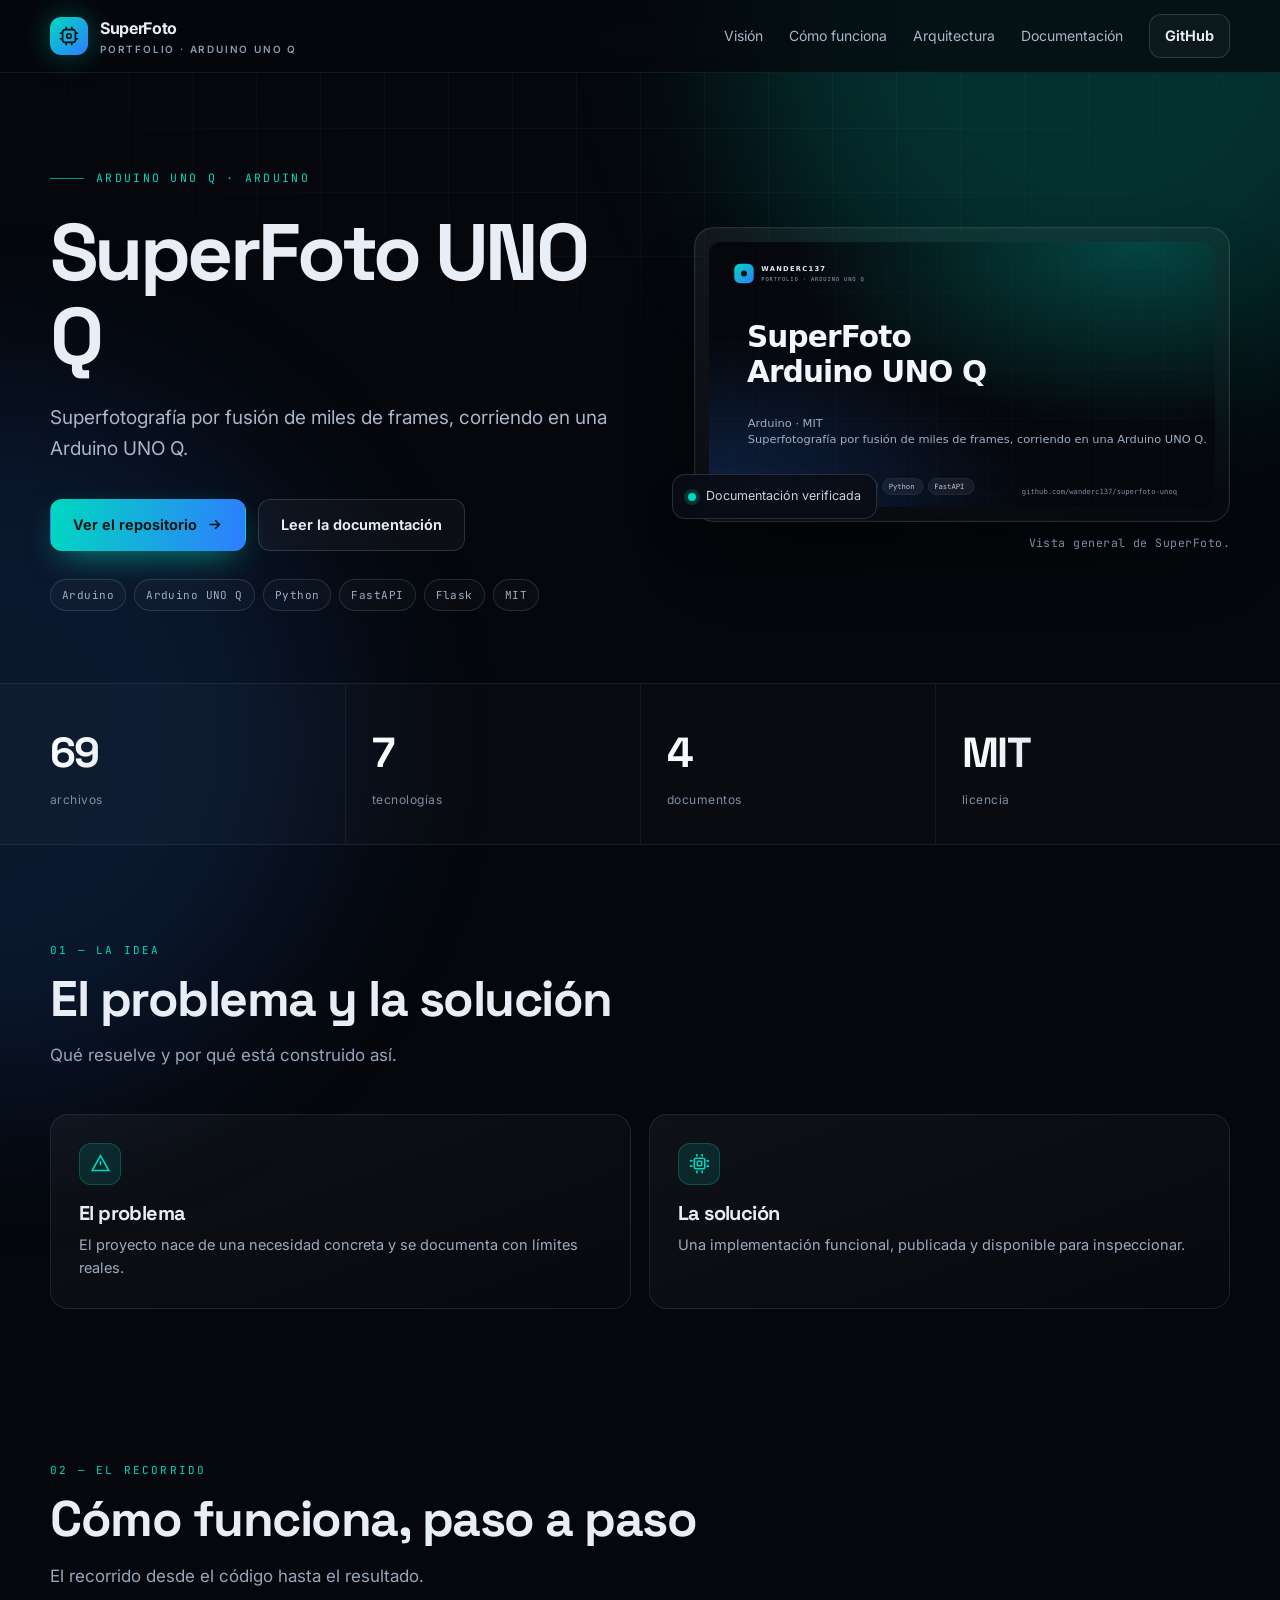
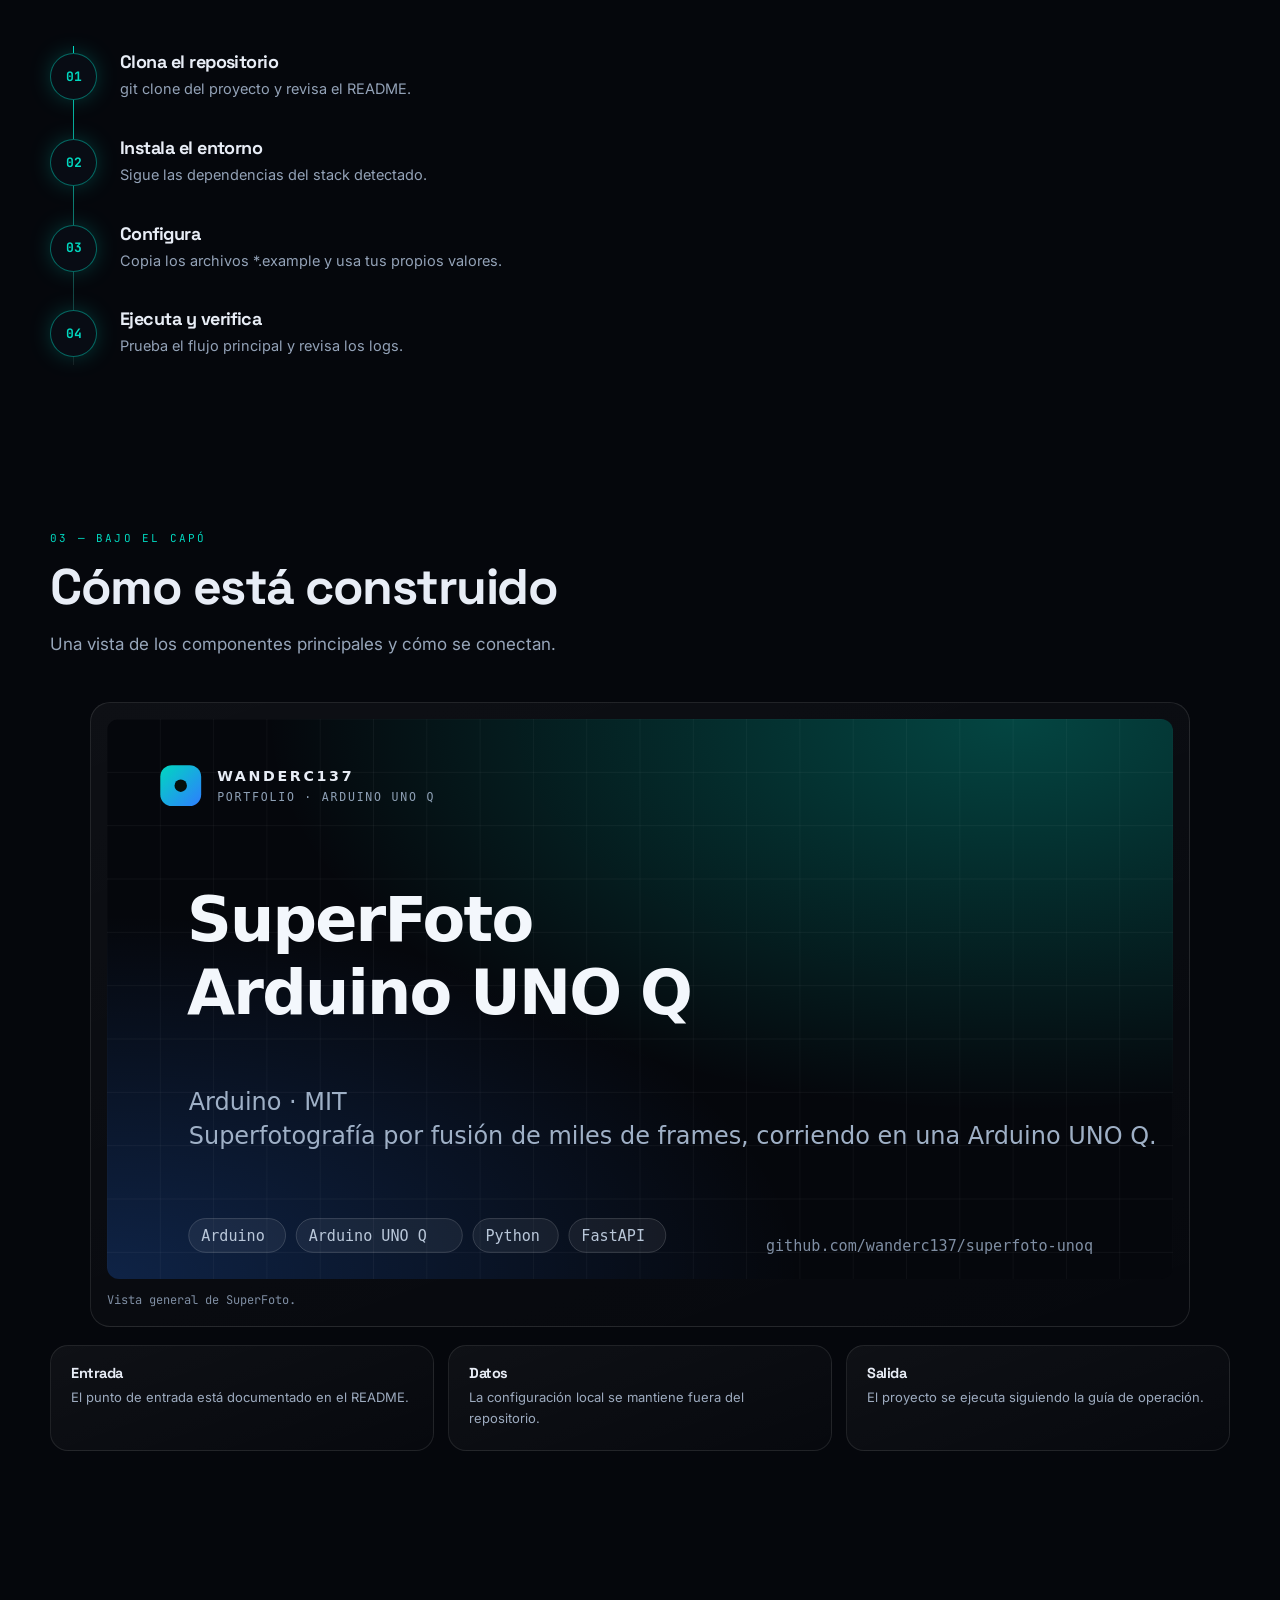
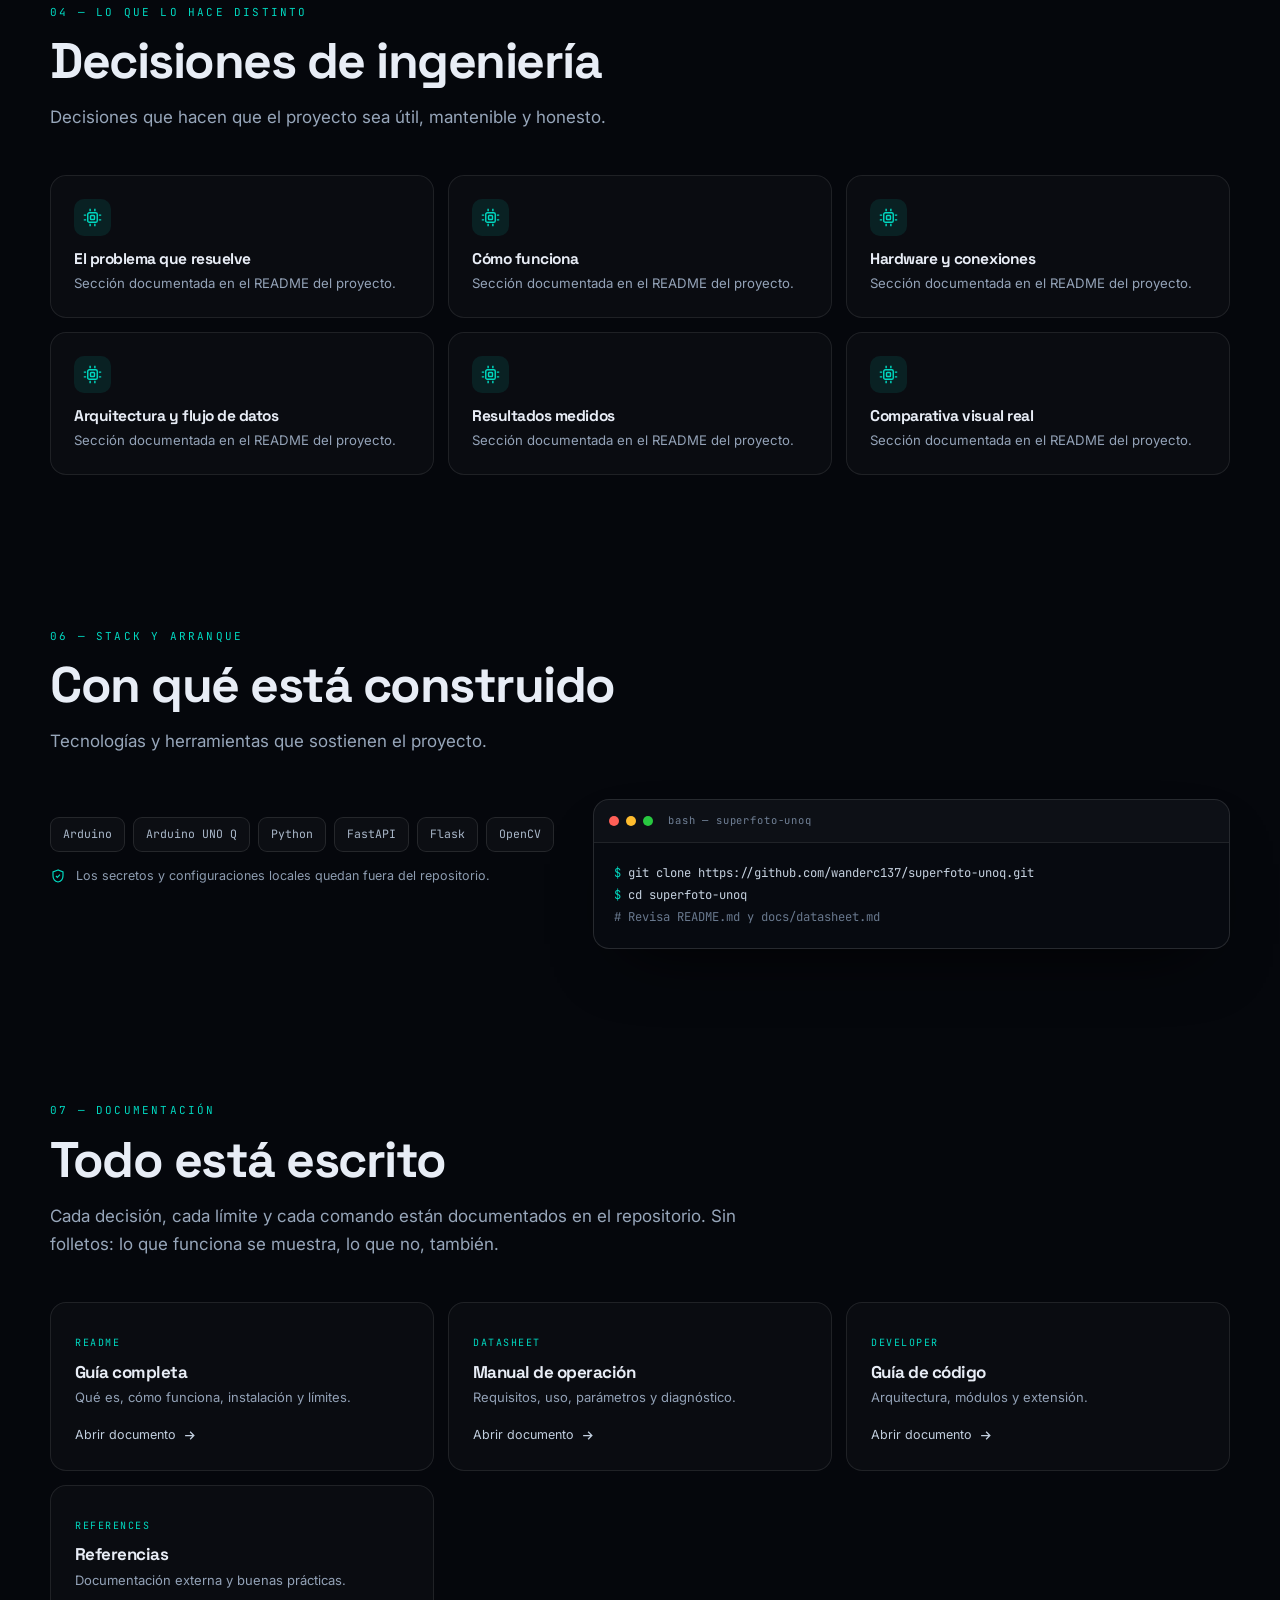
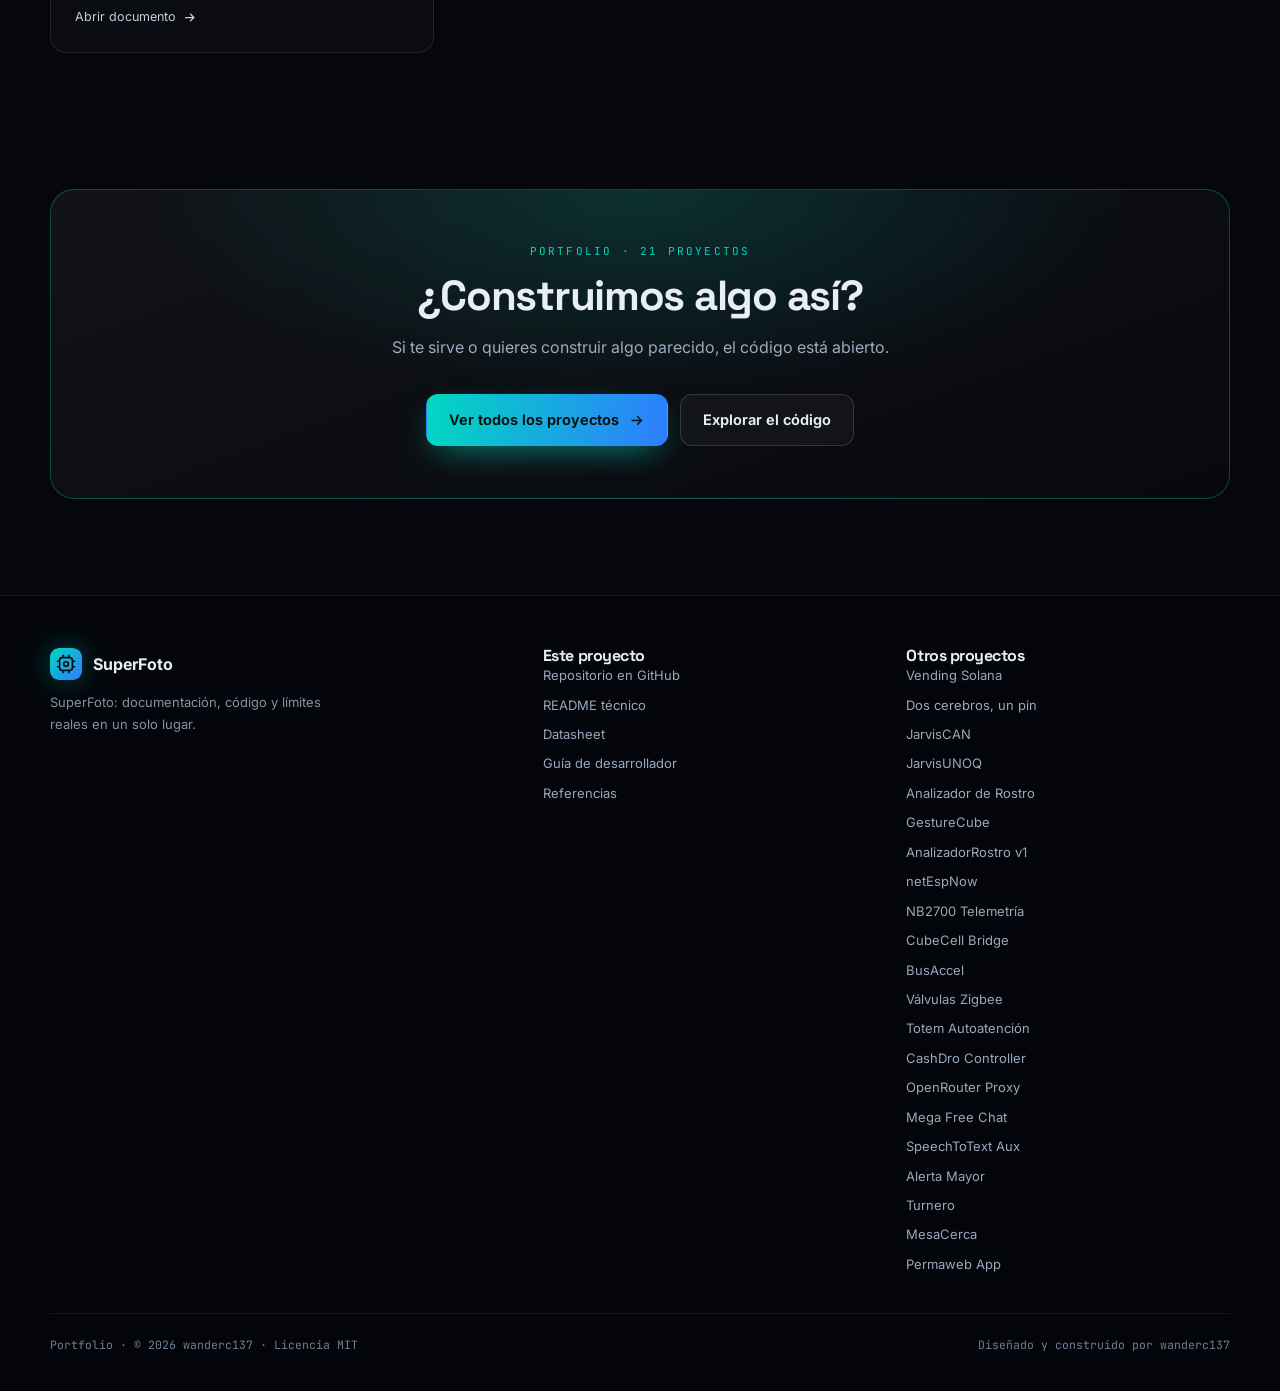
==== docs/index.html @ d6bd8f5e "docs: guía completa, sitio de presentación y licencia MIT" ====
<!doctype html>
<html lang="es">
<head>
<meta charset="utf-8">
<meta name="viewport" content="width=device-width, initial-scale=1">
<title>SuperFoto UNO Q · SuperFoto</title>
<meta name="description" content="Superfotografía por fusión de miles de frames, corriendo en una Arduino UNO Q.">
<meta name="author" content="wanderc137">
<meta property="og:type" content="website">
<meta property="og:title" content="SuperFoto UNO Q · SuperFoto">
<meta property="og:description" content="Superfotografía por fusión de miles de frames, corriendo en una Arduino UNO Q.">
<meta property="og:url" content="https://wanderc137.github.io/superfoto-unoq/">
<meta property="og:image" content="https://wanderc137.github.io/superfoto-unoq/assets/og.png">
<meta name="twitter:card" content="summary_large_image">
<meta name="twitter:title" content="SuperFoto UNO Q · SuperFoto">
<meta name="twitter:description" content="Superfotografía por fusión de miles de frames, corriendo en una Arduino UNO Q.">
<meta name="twitter:image" content="https://wanderc137.github.io/superfoto-unoq/assets/og.png">
<link rel="icon" href="data:image/svg+xml,<svg xmlns='http://www.w3.org/2000/svg' viewBox='0 0 100 100'><rect width='100' height='100' rx='22' fill='%2305070c'/><rect x='22' y='22' width='56' height='56' rx='12' fill='none' stroke='%2300D8C0' stroke-width='7'/><circle cx='50' cy='50' r='9' fill='%2300D8C0'/></svg>">
<link rel="preconnect" href="https://fonts.googleapis.com">
<link rel="preconnect" href="https://fonts.gstatic.com" crossorigin>
<link href="https://fonts.googleapis.com/css2?family=Inter:wght@400;500;600;700&family=JetBrains+Mono:wght@400;500;600&family=Space+Grotesk:wght@500;600;700&display=swap" rel="stylesheet">
<style>
*,*::before,*::after{box-sizing:border-box}
html{scroll-behavior:smooth;scrollbar-width:none}
::-webkit-scrollbar{width:0;height:0}
::-webkit-scrollbar-track{background:#05070c}
::-webkit-scrollbar-thumb{background:#2a3448;border-radius:999px;border:2px solid #05070c}
::-webkit-scrollbar-thumb:hover{background:#3a4a66}
body{
  margin:0;background:#05070c;color:#e8edf6;
  font-family:'Inter',system-ui,-apple-system,'Segoe UI',sans-serif;
  font-size:16px;line-height:1.65;-webkit-font-smoothing:antialiased;
  overflow-x:hidden;
}
::selection{background:var(--accent);color:#04110c}
a{color:inherit;text-decoration:none}
img{max-width:100%;display:block}
h1,h2,h3,h4{font-family:'Space Grotesk','Inter',sans-serif;line-height:1.05;letter-spacing:-.03em;margin:0}
p{margin:0}
.mono{font-family:'JetBrains Mono',ui-monospace,SFMono-Regular,Menlo,monospace}
.wrap{width:min(1180px,calc(100% - 48px));margin:0 auto}
.grid-overlay{
  position:fixed;inset:0;z-index:0;pointer-events:none;
  background-image:linear-gradient(rgba(255,255,255,.035) 1px,transparent 1px),linear-gradient(90deg,rgba(255,255,255,.035) 1px,transparent 1px);
  background-size:64px 64px;
  mask-image:radial-gradient(ellipse 80% 60% at 50% 0%,#000 30%,transparent 78%);
  -webkit-mask-image:radial-gradient(ellipse 80% 60% at 50% 0%,#000 30%,transparent 78%);
}
.glow{
  position:fixed;z-index:0;pointer-events:none;filter:blur(90px);opacity:.20;
  width:720px;height:720px;border-radius:50%;
}
.glow.one{top:-340px;right:-180px;background:var(--accent)}
.glow.two{top:380px;left:-380px;background:var(--accent2);opacity:.14}
.nav{
  position:sticky;top:0;z-index:50;
  backdrop-filter:blur(18px);-webkit-backdrop-filter:blur(18px);
  background:rgba(5,7,12,.72);border-bottom:1px solid rgba(255,255,255,.07);
}
.nav-inner{display:flex;align-items:center;justify-content:space-between;height:72px}
.brand{display:flex;align-items:center;gap:12px;font-weight:700;letter-spacing:-.02em}
.brand-mark{
  width:38px;height:38px;border-radius:11px;display:grid;place-items:center;
  background:linear-gradient(135deg,var(--accent),var(--accent2));color:#05100c;
  box-shadow:0 0 30px color-mix(in srgb,var(--accent) 35%,transparent);
}
.brand-mark svg{width:22px;height:22px;stroke:#05100c;fill:none;stroke-width:1.8}
.brand small{display:block;font-size:10px;letter-spacing:.18em;color:#8b9ab0;font-weight:600;text-transform:uppercase}
.nav-links{display:flex;align-items:center;gap:26px;font-size:14px;color:#a9b6c8}
.nav-links a:hover{color:#fff}
.btn{
  display:inline-flex;align-items:center;justify-content:center;gap:9px;
  padding:13px 22px;border-radius:12px;font-weight:650;font-size:14.5px;
  border:1px solid transparent;transition:transform .2s ease,box-shadow .2s ease,background .2s ease;
  white-space:nowrap;
}
.btn:hover{transform:translateY(-2px)}
.btn-primary{
  background:linear-gradient(100deg,var(--accent),var(--accent2));color:#04110c;
  box-shadow:0 12px 34px -12px color-mix(in srgb,var(--accent) 70%,transparent);
}
.btn-primary:hover{box-shadow:0 18px 44px -12px color-mix(in srgb,var(--accent) 80%,transparent)}
.btn-ghost{background:rgba(255,255,255,.035);border-color:rgba(255,255,255,.14);color:#e8edf6}
.btn-ghost:hover{background:rgba(255,255,255,.07)}
.btn svg{width:17px;height:17px;stroke:currentColor;fill:none;stroke-width:2}
.hero{position:relative;z-index:1;padding:96px 0 72px}
.hero-grid{display:grid;grid-template-columns:1.04fr .96fr;gap:64px;align-items:center}
.eyebrow{
  font-family:'JetBrains Mono',monospace;font-size:11.5px;letter-spacing:.2em;
  text-transform:uppercase;color:var(--accent);display:flex;align-items:center;gap:12px;margin-bottom:22px;
}
.eyebrow::before{content:"";width:34px;height:1px;background:var(--accent);opacity:.7}
h1{font-size:clamp(42px,6.4vw,80px);font-weight:700;letter-spacing:-.045em}
.grad{background:linear-gradient(100deg,var(--accent),var(--accent2));-webkit-background-clip:text;background-clip:text;color:transparent}
.lead{font-size:clamp(17px,1.5vw,19px);color:#aab7c9;margin-top:24px;max-width:60ch}
.hero-actions{display:flex;flex-wrap:wrap;gap:12px;margin-top:34px}
.hero-badges{display:flex;flex-wrap:wrap;gap:8px;margin-top:28px}
.badge{
  font-family:'JetBrains Mono',monospace;font-size:11px;letter-spacing:.04em;
  padding:6px 11px;border-radius:999px;border:1px solid rgba(255,255,255,.12);
  color:#9fb0c4;background:rgba(255,255,255,.025);
}
.hero-visual{position:relative}
.visual-frame{
  border:1px solid rgba(255,255,255,.11);border-radius:20px;overflow:hidden;
  background:linear-gradient(160deg,rgba(255,255,255,.055),rgba(255,255,255,.012));
  box-shadow:0 40px 90px -40px rgba(0,0,0,.9),0 0 0 1px rgba(255,255,255,.02) inset;
  padding:14px;
}
.visual-frame img{border-radius:12px;width:100%}
.visual-caption{font-size:11.5px;color:#7f8ea3;margin-top:12px;text-align:right;font-family:'JetBrains Mono',monospace;letter-spacing:.04em}
.float-chip{
  position:absolute;left:-22px;bottom:34px;display:flex;align-items:center;gap:10px;
  background:rgba(9,13,21,.92);border:1px solid rgba(255,255,255,.14);border-radius:13px;
  padding:11px 15px;font-size:12.5px;color:#c7d3e2;backdrop-filter:blur(10px);
  box-shadow:0 20px 50px -20px #000;
}
.float-chip b{color:var(--accent);font-family:'Space Grotesk',sans-serif;font-size:16px}
.live-dot{width:8px;height:8px;border-radius:50%;background:var(--accent);box-shadow:0 0 0 4px color-mix(in srgb,var(--accent) 18%,transparent);animation:pulse 2.4s infinite}
@keyframes pulse{0%,100%{opacity:1}50%{opacity:.35}}
/* vending kiosk */
.kiosk{
  border:1px solid rgba(255,255,255,.13);border-radius:22px;padding:18px;
  background:linear-gradient(165deg,#0b1019,#070a11 60%,#0a0f18);
  box-shadow:0 45px 100px -45px #000,0 0 0 1px rgba(255,255,255,.02) inset;
}
.kiosk-head{display:flex;align-items:center;gap:9px;font-family:'JetBrains Mono',monospace;font-size:10.5px;letter-spacing:.12em;color:#8494a9;padding:2px 4px 14px;border-bottom:1px solid rgba(255,255,255,.07)}
.kiosk-head .timer{margin-left:auto;color:var(--accent)}
.kiosk-grid{display:grid;grid-template-columns:1fr 1fr;gap:10px;padding:14px 0}
.prod{background:rgba(255,255,255,.035);border:1px solid rgba(255,255,255,.075);border-radius:13px;padding:12px;display:flex;align-items:center;gap:11px}
.prod img{width:44px;height:44px;object-fit:contain;filter:drop-shadow(0 6px 10px rgba(0,0,0,.5))}
.prod span{font-size:11.5px;color:#c3cfdd;display:block;line-height:1.25}
.prod b{font-family:'JetBrains Mono',monospace;font-size:11px;color:var(--accent)}
.kiosk-pay{display:flex;align-items:center;gap:12px;border:1px solid color-mix(in srgb,var(--accent) 30%,transparent);background:color-mix(in srgb,var(--accent) 7%,transparent);border-radius:13px;padding:12px 14px}
.kiosk-pay .sol{width:38px;height:38px;border-radius:10px;display:grid;place-items:center;background:linear-gradient(135deg,var(--accent),var(--accent2));color:#04110c;font-size:23px;font-weight:800}
.kiosk-pay small{display:block;font-family:'JetBrains Mono',monospace;font-size:9.5px;letter-spacing:.1em;color:#8ea0b5}
.kiosk-pay strong{font-size:15px}
.kiosk-pay .pill{margin-left:auto;font-family:'JetBrains Mono',monospace;font-size:10px;letter-spacing:.12em;background:var(--accent);color:#04110c;padding:7px 11px;border-radius:8px;font-weight:700}
.stats{position:relative;z-index:1;border-top:1px solid rgba(255,255,255,.07);border-bottom:1px solid rgba(255,255,255,.07);background:rgba(255,255,255,.018)}
.stats-grid{display:grid;grid-template-columns:repeat(4,1fr);gap:0}
.stat{padding:34px 26px;border-left:1px solid rgba(255,255,255,.06)}
.stat:first-child{border-left:0;padding-left:0}
.stat-value{font-family:'Space Grotesk',sans-serif;font-size:clamp(28px,3.4vw,42px);font-weight:700;letter-spacing:-.04em;background:linear-gradient(100deg,#fff,#a9b8cc);-webkit-background-clip:text;background-clip:text;color:transparent}
.stat-label{font-size:12px;color:#7f8ea3;letter-spacing:.04em;margin-top:3px}
.section{position:relative;z-index:1;padding:96px 0}
.section.tight{padding-top:56px}
.section-head{max-width:780px;margin-bottom:44px}
.kicker{font-family:'JetBrains Mono',monospace;font-size:11px;letter-spacing:.2em;text-transform:uppercase;color:var(--accent);margin-bottom:14px}
h2{font-size:clamp(30px,4.1vw,50px);font-weight:700}
.section-sub{color:#97a6ba;font-size:17px;margin-top:16px;max-width:68ch}
.split{display:grid;grid-template-columns:1fr 1fr;gap:18px}
.card{
  border:1px solid rgba(255,255,255,.09);border-radius:18px;padding:28px;
  background:linear-gradient(160deg,rgba(255,255,255,.045),rgba(255,255,255,.012));
}
.card .icon{width:42px;height:42px;border-radius:12px;display:grid;place-items:center;background:color-mix(in srgb,var(--accent) 12%,transparent);border:1px solid color-mix(in srgb,var(--accent) 25%,transparent);margin-bottom:18px}
.card .icon svg{width:21px;height:21px;stroke:var(--accent);fill:none;stroke-width:1.8}
.card h3{font-size:20px;margin-bottom:9px}
.card p{color:#9dabbf;font-size:14.5px}
.timeline{position:relative;margin-top:10px}
.timeline::before{content:"";position:absolute;left:23px;top:12px;bottom:12px;width:1px;background:linear-gradient(var(--accent),rgba(255,255,255,.08))}
.step{display:grid;grid-template-columns:48px 1fr;gap:22px;padding:19px 0;align-items:start}
.step-num{
  width:47px;height:47px;border-radius:50%;display:grid;place-items:center;
  border:1px solid color-mix(in srgb,var(--accent) 45%,transparent);
  background:#080c14;color:var(--accent);font-family:'JetBrains Mono',monospace;font-size:13px;font-weight:700;
  position:relative;z-index:1;box-shadow:0 0 26px -6px color-mix(in srgb,var(--accent) 45%,transparent);
}
.step-body h3{font-size:18px;margin-bottom:5px}
.step-body p{color:#93a2b7;font-size:14.5px;max-width:78ch}
.figure{
  border:1px solid rgba(255,255,255,.1);border-radius:20px;padding:16px;
  background:linear-gradient(160deg,rgba(255,255,255,.04),rgba(255,255,255,.008));
}
.figure img{width:100%;border-radius:12px}
.figure figcaption{font-size:12px;color:#7f8ea3;margin-top:12px;font-family:'JetBrains Mono',monospace}
.arch-points{display:grid;grid-template-columns:repeat(3,1fr);gap:14px;margin-top:18px}
.arch-points .card{padding:20px}
.arch-points .card h4{font-size:14.5px;margin-bottom:5px}
.arch-points .card p{font-size:13px}
.features{display:grid;grid-template-columns:repeat(3,1fr);gap:14px}
.feature{border:1px solid rgba(255,255,255,.085);border-radius:16px;padding:23px;background:rgba(255,255,255,.022);transition:border-color .2s,background .2s,transform .2s}
.feature:hover{border-color:color-mix(in srgb,var(--accent) 38%,transparent);background:rgba(255,255,255,.038);transform:translateY(-3px)}
.feature .icon{width:37px;height:37px;border-radius:10px;display:grid;place-items:center;background:color-mix(in srgb,var(--accent) 10%,transparent);margin-bottom:15px}
.feature .icon svg{width:19px;height:19px;stroke:var(--accent);fill:none;stroke-width:1.8}
.feature h3{font-size:15.5px;margin-bottom:6px}
.feature p{font-size:13.2px;color:#94a3b8;line-height:1.55}
.stack-grid{display:grid;grid-template-columns:.9fr 1.1fr;gap:22px;align-items:start}
.chips{display:flex;flex-wrap:wrap;gap:8px;margin-top:18px}
.chip{font-family:'JetBrains Mono',monospace;font-size:11.5px;padding:7px 12px;border-radius:9px;border:1px solid rgba(255,255,255,.1);background:rgba(255,255,255,.03);color:#aab8ca}
.terminal{border:1px solid rgba(255,255,255,.13);border-radius:16px;overflow:hidden;background:#070a10;box-shadow:0 30px 70px -35px #000}
.terminal-bar{display:flex;align-items:center;gap:7px;padding:12px 15px;border-bottom:1px solid rgba(255,255,255,.08);background:rgba(255,255,255,.025)}
.terminal-bar i{width:10px;height:10px;border-radius:50%;background:#ff5f57;display:block}
.terminal-bar i:nth-child(2){background:#febc2e}
.terminal-bar i:nth-child(3){background:#28c840}
.terminal-bar span{margin-left:8px;font-family:'JetBrains Mono',monospace;font-size:10.5px;color:#718197;letter-spacing:.08em}
.terminal pre{margin:0;padding:20px;overflow:auto;font-family:'JetBrains Mono',monospace;font-size:12.2px;line-height:1.8;color:#c6d2e0}
.terminal .p{color:var(--accent)}
.terminal .c{color:#68788d}
.note{display:flex;gap:10px;align-items:flex-start;margin-top:14px;font-size:12.5px;color:#8d9cb0;line-height:1.55}
.note svg{width:16px;height:16px;stroke:var(--accent);fill:none;stroke-width:1.8;flex:0 0 auto;margin-top:2px}
.docs-grid{display:grid;grid-template-columns:repeat(3,1fr);gap:14px}
.doc-card{display:block;border:1px solid rgba(255,255,255,.09);border-radius:16px;padding:24px;background:rgba(255,255,255,.022);transition:border-color .2s,transform .2s,background .2s}
.doc-card:hover{border-color:color-mix(in srgb,var(--accent) 40%,transparent);transform:translateY(-3px);background:rgba(255,255,255,.04)}
.doc-card .tag{font-family:'JetBrains Mono',monospace;font-size:10px;letter-spacing:.15em;color:var(--accent);text-transform:uppercase}
.doc-card h3{font-size:17px;margin:10px 0 6px}
.doc-card p{font-size:13px;color:#93a2b7}
.doc-card .arrow{display:flex;align-items:center;gap:6px;margin-top:16px;font-size:12.5px;color:#c2cfdf}
.doc-card .arrow svg{width:15px;height:15px;stroke:currentColor;fill:none;stroke-width:2;transition:transform .2s}
.doc-card:hover .arrow svg{transform:translateX(4px)}
.gallery{display:grid;grid-template-columns:1fr 1fr;gap:16px}
.gallery .figure{margin:0}
.cta{position:relative;z-index:1;padding:40px 0 96px}
.cta-card{
  border-radius:24px;padding:52px;text-align:center;position:relative;overflow:hidden;
  border:1px solid color-mix(in srgb,var(--accent) 30%,transparent);
  background:
    radial-gradient(700px 300px at 50% 0%,color-mix(in srgb,var(--accent) 16%,transparent),transparent 70%),
    linear-gradient(160deg,rgba(255,255,255,.05),rgba(255,255,255,.012));
}
.cta-card h2{font-size:clamp(28px,3.7vw,42px)}
.cta-card p{color:#9dabbf;max-width:62ch;margin:16px auto 0}
.cta-card .hero-actions{justify-content:center}
footer{position:relative;z-index:1;border-top:1px solid rgba(255,255,255,.08);padding:52px 0 36px;background:rgba(4,6,10,.6)}
.foot-grid{display:grid;grid-template-columns:1.4fr 1fr 1fr;gap:40px}
.foot-brand{display:flex;align-items:center;gap:11px;font-weight:700;margin-bottom:12px}
.foot-brand .brand-mark{width:32px;height:32px;border-radius:9px}
.foot-p{font-size:13px;color:#8493a7;max-width:38ch}
.foot h4{font-family:'JetBrains Mono',monospace;font-size:10.5px;letter-spacing:.16em;text-transform:uppercase;color:#718197;margin-bottom:13px;font-weight:500}
.foot-links{display:flex;flex-direction:column;gap:8px;font-size:13px;color:#9aa9bc}
.foot-links a:hover{color:#fff}
.foot-bottom{display:flex;justify-content:space-between;gap:20px;flex-wrap:wrap;border-top:1px solid rgba(255,255,255,.07);margin-top:38px;padding-top:22px;font-size:11.5px;color:#6f7f93;font-family:'JetBrains Mono',monospace}
.reveal{opacity:1;transform:none;transition:opacity .7s ease,transform .7s ease}
.reveal.in{opacity:1;transform:none}
@media (prefers-reduced-motion:reduce){.reveal{opacity:1;transform:none;transition:none}.live-dot{animation:none}html{scroll-behavior:auto}}
@media (max-width:980px){
  .hero-grid,.split,.stack-grid,.gallery{grid-template-columns:1fr}
  .hero{padding-top:64px}
  .hero-visual{order:-1}
  .features{grid-template-columns:1fr 1fr}
  .arch-points{grid-template-columns:1fr}
  .stats-grid{grid-template-columns:1fr 1fr}
  .stat:nth-child(3){border-left:0;padding-left:0}
  .stat{border-top:1px solid rgba(255,255,255,.06)}
  .stat:nth-child(-n+2){border-top:0}
  .docs-grid{grid-template-columns:1fr}
  .foot-grid{grid-template-columns:1fr 1fr}
  .nav-links{display:none}
}
@media (max-width:620px){
  .wrap{width:calc(100% - 32px)}
  .features{grid-template-columns:1fr}
  .stats-grid{grid-template-columns:1fr 1fr}
  .stat{padding:24px 16px}
  .cta-card{padding:34px 22px}
  .float-chip{left:8px;bottom:16px}
  .foot-grid{grid-template-columns:1fr}
  .section{padding:72px 0}
}
</style>
</head>
<body style="--accent:#00D8C0;--accent2:#2E7DFF">
<div class="grid-overlay"></div>
<div class="glow one"></div>
<div class="glow two"></div>

<header class="nav">
  <div class="wrap nav-inner">
    <a class="brand" href="#top">
      <span class="brand-mark"><svg viewBox="0 0 24 24"><rect x="5" y="5" width="14" height="14" rx="3"/><path d="M9 2v3M15 2v3M9 19v3M15 19v3M2 9h3M2 15h3M19 9h3M19 15h3"/><circle cx="12" cy="12" r="2.5"/></svg></span>
      <span>SuperFoto<small>Portfolio · Arduino UNO Q</small></span>
    </a>
    <nav class="nav-links" aria-label="Navegación">
      <a href="#problema">Visión</a>
      <a href="#como">Cómo funciona</a>
      <a href="#arquitectura">Arquitectura</a>
      <a href="#docs">Documentación</a>
      <a class="btn btn-ghost" style="padding:9px 15px" href="https://github.com/wanderc137/superfoto-unoq" target="_blank" rel="noopener">GitHub</a>
    </nav>
  </div>
</header>

<main id="top">
<section class="hero">
  <div class="wrap hero-grid">
    <div class="hero-copy">
      <div class="eyebrow">Arduino UNO Q · Arduino</div>
      <h1>SuperFoto UNO Q</h1>
      <p class="lead">Superfotografía por fusión de miles de frames, corriendo en una Arduino UNO Q.</p>
      <div class="hero-actions">
        <a class="btn btn-primary" href="https://github.com/wanderc137/superfoto-unoq" target="_blank" rel="noopener">Ver el repositorio <svg viewBox="0 0 24 24"><path d="M5 12h14M13 6l6 6-6 6"/></svg></a>
        <a class="btn btn-ghost" href="https://github.com/wanderc137/superfoto-unoq#readme" target="_blank" rel="noopener">Leer la documentación</a>
      </div>
      <div class="hero-badges"><span class="badge">Arduino</span><span class="badge">Arduino UNO Q</span><span class="badge">Python</span><span class="badge">FastAPI</span><span class="badge">Flask</span><span class="badge">MIT</span></div>
    </div>
    <div class="hero-visual">
      <div class="visual-frame"><img src="assets/og.svg" alt="Arquitectura de SuperFoto"></div>
      <div class="visual-caption">Vista general de SuperFoto.</div>
      <div class="float-chip"><span class="live-dot"></span>Documentación verificada</div>
    </div>
  </div>
</section>

<section class="stats"><div class="wrap stats-grid"><div class="stat"><div class="stat-value">69</div><div class="stat-label">archivos</div></div><div class="stat"><div class="stat-value">7</div><div class="stat-label">tecnologías</div></div><div class="stat"><div class="stat-value">4</div><div class="stat-label">documentos</div></div><div class="stat"><div class="stat-value">MIT</div><div class="stat-label">licencia</div></div></div></section>

<section class="section" id="problema">
  <div class="wrap">
    <div class="section-head reveal">
      <div class="kicker">01 — La idea</div>
      <h2>El problema y la solución</h2>
      <p class="section-sub">Qué resuelve y por qué está construido así.</p>
    </div>
    <div class="split">
      <div class="card reveal"><div class="icon"><svg viewBox="0 0 24 24" aria-hidden="true"><path d="M12 3 2.5 20h19L12 3Z"/><path d="M12 9v5M12 17v.01"/></svg></div><h3>El problema</h3><p>El proyecto nace de una necesidad concreta y se documenta con límites reales.</p></div>
      <div class="card reveal"><div class="icon"><svg viewBox="0 0 24 24" aria-hidden="true"><rect x="6" y="6" width="12" height="12" rx="2"/><path d="M9 1v3M15 1v3M9 20v3M15 20v3M1 9h3M1 15h3M20 9h3M20 15h3"/><rect x="9.5" y="9.5" width="5" height="5" rx="1"/></svg></div><h3>La solución</h3><p>Una implementación funcional, publicada y disponible para inspeccionar.</p></div>
    </div>
  </div>
</section>

<section class="section tight" id="como">
  <div class="wrap">
    <div class="section-head reveal">
      <div class="kicker">02 — El recorrido</div>
      <h2>Cómo funciona, paso a paso</h2>
      <p class="section-sub">El recorrido desde el código hasta el resultado.</p>
    </div>
    <div class="timeline reveal"><div class="step"><div class="step-num">01</div><div class="step-body"><h3>Clona el repositorio</h3><p>git clone del proyecto y revisa el README.</p></div></div><div class="step"><div class="step-num">02</div><div class="step-body"><h3>Instala el entorno</h3><p>Sigue las dependencias del stack detectado.</p></div></div><div class="step"><div class="step-num">03</div><div class="step-body"><h3>Configura</h3><p>Copia los archivos *.example y usa tus propios valores.</p></div></div><div class="step"><div class="step-num">04</div><div class="step-body"><h3>Ejecuta y verifica</h3><p>Prueba el flujo principal y revisa los logs.</p></div></div></div>
  </div>
</section>

<section class="section tight" id="arquitectura">
  <div class="wrap">
    <div class="section-head reveal">
      <div class="kicker">03 — Bajo el capó</div>
      <h2>Cómo está construido</h2>
      <p class="section-sub">Una vista de los componentes principales y cómo se conectan.</p>
    </div>
    <figure class="figure reveal"><img src="assets/og.svg" alt="Arquitectura de SuperFoto" loading="lazy"><figcaption>Vista general de SuperFoto.</figcaption></figure>
    <div class="arch-points reveal"><div class="card"><h4>Entrada</h4><p>El punto de entrada está documentado en el README.</p></div><div class="card"><h4>Datos</h4><p>La configuración local se mantiene fuera del repositorio.</p></div><div class="card"><h4>Salida</h4><p>El proyecto se ejecuta siguiendo la guía de operación.</p></div></div>
  </div>
</section>

<section class="section tight">
  <div class="wrap">
    <div class="section-head reveal">
      <div class="kicker">04 — Lo que lo hace distinto</div>
      <h2>Decisiones de ingeniería</h2>
      <p class="section-sub">Decisiones que hacen que el proyecto sea útil, mantenible y honesto.</p>
    </div>
    <div class="features reveal"><div class="feature"><div class="icon"><svg viewBox="0 0 24 24" aria-hidden="true"><rect x="6" y="6" width="12" height="12" rx="2"/><path d="M9 1v3M15 1v3M9 20v3M15 20v3M1 9h3M1 15h3M20 9h3M20 15h3"/><rect x="9.5" y="9.5" width="5" height="5" rx="1"/></svg></div><h3>El problema que resuelve</h3><p>Sección documentada en el README del proyecto.</p></div><div class="feature"><div class="icon"><svg viewBox="0 0 24 24" aria-hidden="true"><rect x="6" y="6" width="12" height="12" rx="2"/><path d="M9 1v3M15 1v3M9 20v3M15 20v3M1 9h3M1 15h3M20 9h3M20 15h3"/><rect x="9.5" y="9.5" width="5" height="5" rx="1"/></svg></div><h3>Cómo funciona</h3><p>Sección documentada en el README del proyecto.</p></div><div class="feature"><div class="icon"><svg viewBox="0 0 24 24" aria-hidden="true"><rect x="6" y="6" width="12" height="12" rx="2"/><path d="M9 1v3M15 1v3M9 20v3M15 20v3M1 9h3M1 15h3M20 9h3M20 15h3"/><rect x="9.5" y="9.5" width="5" height="5" rx="1"/></svg></div><h3>Hardware y conexiones</h3><p>Sección documentada en el README del proyecto.</p></div><div class="feature"><div class="icon"><svg viewBox="0 0 24 24" aria-hidden="true"><rect x="6" y="6" width="12" height="12" rx="2"/><path d="M9 1v3M15 1v3M9 20v3M15 20v3M1 9h3M1 15h3M20 9h3M20 15h3"/><rect x="9.5" y="9.5" width="5" height="5" rx="1"/></svg></div><h3>Arquitectura y flujo de datos</h3><p>Sección documentada en el README del proyecto.</p></div><div class="feature"><div class="icon"><svg viewBox="0 0 24 24" aria-hidden="true"><rect x="6" y="6" width="12" height="12" rx="2"/><path d="M9 1v3M15 1v3M9 20v3M15 20v3M1 9h3M1 15h3M20 9h3M20 15h3"/><rect x="9.5" y="9.5" width="5" height="5" rx="1"/></svg></div><h3>Resultados medidos</h3><p>Sección documentada en el README del proyecto.</p></div><div class="feature"><div class="icon"><svg viewBox="0 0 24 24" aria-hidden="true"><rect x="6" y="6" width="12" height="12" rx="2"/><path d="M9 1v3M15 1v3M9 20v3M15 20v3M1 9h3M1 15h3M20 9h3M20 15h3"/><rect x="9.5" y="9.5" width="5" height="5" rx="1"/></svg></div><h3>Comparativa visual real</h3><p>Sección documentada en el README del proyecto.</p></div></div>
  </div>
</section>



<section class="section tight">
  <div class="wrap">
    <div class="section-head reveal">
      <div class="kicker">06 — Stack y arranque</div>
      <h2>Con qué está construido</h2>
      <p class="section-sub">Tecnologías y herramientas que sostienen el proyecto.</p>
    </div>
    <div class="stack-grid">
      <div class="reveal">
        <div class="chips"><span class="chip">Arduino</span><span class="chip">Arduino UNO Q</span><span class="chip">Python</span><span class="chip">FastAPI</span><span class="chip">Flask</span><span class="chip">OpenCV</span></div>
        <div class="note"><svg viewBox="0 0 24 24" aria-hidden="true"><path d="M12 3 4.5 6v5.5c0 4.6 3.2 8.4 7.5 9.5 4.3-1.1 7.5-4.9 7.5-9.5V6L12 3Z"/><path d="m9 12 2 2 4-4"/></svg><span>Los secretos y configuraciones locales quedan fuera del repositorio.</span></div>
      </div>
      <div class="terminal reveal">
        <div class="terminal-bar"><i></i><i></i><i></i><span>bash — superfoto-unoq</span></div>
        <pre><span class="p">$</span> git clone https://github.com/wanderc137/superfoto-unoq.git
<span class="p">$</span> cd superfoto-unoq
<span class="c"># Revisa README.md y docs/datasheet.md</span></pre>
      </div>
    </div>
  </div>
</section>

<section class="section tight" id="docs">
  <div class="wrap">
    <div class="section-head reveal">
      <div class="kicker">07 — Documentación</div>
      <h2>Todo está escrito</h2>
      <p class="section-sub">Cada decisión, cada límite y cada comando están documentados en el repositorio. Sin folletos: lo que funciona se muestra, lo que no, también.</p>
    </div>
    <div class="docs-grid reveal"><a class="doc-card" href="https://github.com/wanderc137/superfoto-unoq/blob/main/README.md" target="_blank" rel="noopener"><span class="tag">README</span><h3>Guía completa</h3><p>Qué es, cómo funciona, instalación y límites.</p><span class="arrow">Abrir documento <svg viewBox="0 0 24 24"><path d="M5 12h14M13 6l6 6-6 6"/></svg></span></a><a class="doc-card" href="https://github.com/wanderc137/superfoto-unoq/blob/main/docs/datasheet.md" target="_blank" rel="noopener"><span class="tag">DATASHEET</span><h3>Manual de operación</h3><p>Requisitos, uso, parámetros y diagnóstico.</p><span class="arrow">Abrir documento <svg viewBox="0 0 24 24"><path d="M5 12h14M13 6l6 6-6 6"/></svg></span></a><a class="doc-card" href="https://github.com/wanderc137/superfoto-unoq/blob/main/docs/developer.md" target="_blank" rel="noopener"><span class="tag">DEVELOPER</span><h3>Guía de código</h3><p>Arquitectura, módulos y extensión.</p><span class="arrow">Abrir documento <svg viewBox="0 0 24 24"><path d="M5 12h14M13 6l6 6-6 6"/></svg></span></a><a class="doc-card" href="https://github.com/wanderc137/superfoto-unoq/blob/main/docs/REFERENCES.md" target="_blank" rel="noopener"><span class="tag">REFERENCES</span><h3>Referencias</h3><p>Documentación externa y buenas prácticas.</p><span class="arrow">Abrir documento <svg viewBox="0 0 24 24"><path d="M5 12h14M13 6l6 6-6 6"/></svg></span></a></div>
  </div>
</section>

<section class="cta">
  <div class="wrap">
    <div class="cta-card reveal">
      <div class="kicker" style="justify-content:center">Portfolio · 21 proyectos</div>
      <h2>¿Construimos algo así?</h2>
      <p>Si te sirve o quieres construir algo parecido, el código está abierto.</p>
      <div class="hero-actions">
        <a class="btn btn-primary" href="https://wanderc137.github.io/" target="_blank" rel="noopener">Ver todos los proyectos <svg viewBox="0 0 24 24"><path d="M5 12h14M13 6l6 6-6 6"/></svg></a>
        <a class="btn btn-ghost" href="https://github.com/wanderc137/superfoto-unoq" target="_blank" rel="noopener">Explorar el código</a>
      </div>
    </div>
  </div>
</section>
</main>

<footer>
  <div class="wrap">
    <div class="foot-grid">
      <div>
        <div class="foot-brand"><span class="brand-mark"><svg viewBox="0 0 24 24"><rect x="5" y="5" width="14" height="14" rx="3"/><path d="M9 2v3M15 2v3M9 19v3M15 19v3M2 9h3M2 15h3M19 9h3M19 15h3"/><circle cx="12" cy="12" r="2.5"/></svg></span>SuperFoto</div>
        <p class="foot-p">SuperFoto: documentación, código y límites reales en un solo lugar.</p>
      </div>
      <div>
        <h4>Este proyecto</h4>
        <div class="foot-links">
          <a href="https://github.com/wanderc137/superfoto-unoq" target="_blank" rel="noopener">Repositorio en GitHub</a>
          <a href="https://github.com/wanderc137/superfoto-unoq/blob/main/README.md" target="_blank" rel="noopener">README técnico</a>
          <a href="https://github.com/wanderc137/superfoto-unoq/blob/main/docs/datasheet.md" target="_blank" rel="noopener">Datasheet</a>
          <a href="https://github.com/wanderc137/superfoto-unoq/blob/main/docs/developer.md" target="_blank" rel="noopener">Guía de desarrollador</a>
          <a href="https://github.com/wanderc137/superfoto-unoq/blob/main/docs/REFERENCES.md" target="_blank" rel="noopener">Referencias</a>
        </div>
      </div>
      <div>
        <h4>Otros proyectos</h4>
        <div class="foot-links"><a href="https://wanderc137.github.io/vending-solana-unoq/">Vending Solana</a><a href="https://wanderc137.github.io/UnoQ/">Dos cerebros, un pin</a><a href="https://wanderc137.github.io/JarvisCAN/">JarvisCAN</a><a href="https://wanderc137.github.io/JarvisUNOQ/">JarvisUNOQ</a><a href="https://wanderc137.github.io/AnalizadorRostroUNOQ-v2/">Analizador de Rostro</a><a href="https://wanderc137.github.io/GestureCubeUNOQ/">GestureCube</a><a href="https://wanderc137.github.io/AnalizadorRostroUNOQ/">AnalizadorRostro v1</a><a href="https://wanderc137.github.io/netEspNow-v1.4/">netEspNow</a><a href="https://wanderc137.github.io/nb2700-telemetria/">NB2700 Telemetría</a><a href="https://wanderc137.github.io/CubeCell-LoRaWAN-Node-v1.3/">CubeCell Bridge</a><a href="https://wanderc137.github.io/BusAccel-8266-v4/">BusAccel</a><a href="https://wanderc137.github.io/valvulas-zigbee/">Válvulas Zigbee</a><a href="https://wanderc137.github.io/TotemAutoatencion/">Totem Autoatención</a><a href="https://wanderc137.github.io/CashDroController/">CashDro Controller</a><a href="https://wanderc137.github.io/proxy-openrouter-ia-chinas/">OpenRouter Proxy</a><a href="https://wanderc137.github.io/mega-free-chat/">Mega Free Chat</a><a href="https://wanderc137.github.io/SpeechToTextAuxPy/">SpeechToText Aux</a><a href="https://wanderc137.github.io/teleAsistenciaV1.3/">Alerta Mayor</a><a href="https://wanderc137.github.io/turnero/">Turnero</a><a href="https://wanderc137.github.io/mesacerca/">MesaCerca</a><a href="https://wanderc137.github.io/permaweb-app/">Permaweb App</a></div>
      </div>
    </div>
    <div class="foot-bottom">
      <span><a href="https://wanderc137.github.io/">Portfolio</a> · © 2026 wanderc137 · Licencia MIT</span>
      <span>Diseñado y construido por wanderc137</span>
    </div>
  </div>
</footer>

<script>
(function(){
  var io = new IntersectionObserver(function(entries){
    entries.forEach(function(entry){
      if (entry.isIntersecting) {
        entry.target.classList.add('in');
        io.unobserve(entry.target);
      }
    });
  }, {threshold: 0.12});
  document.querySelectorAll('.reveal').forEach(function(el){ io.observe(el); });
})();
</script>
</body>
</html>
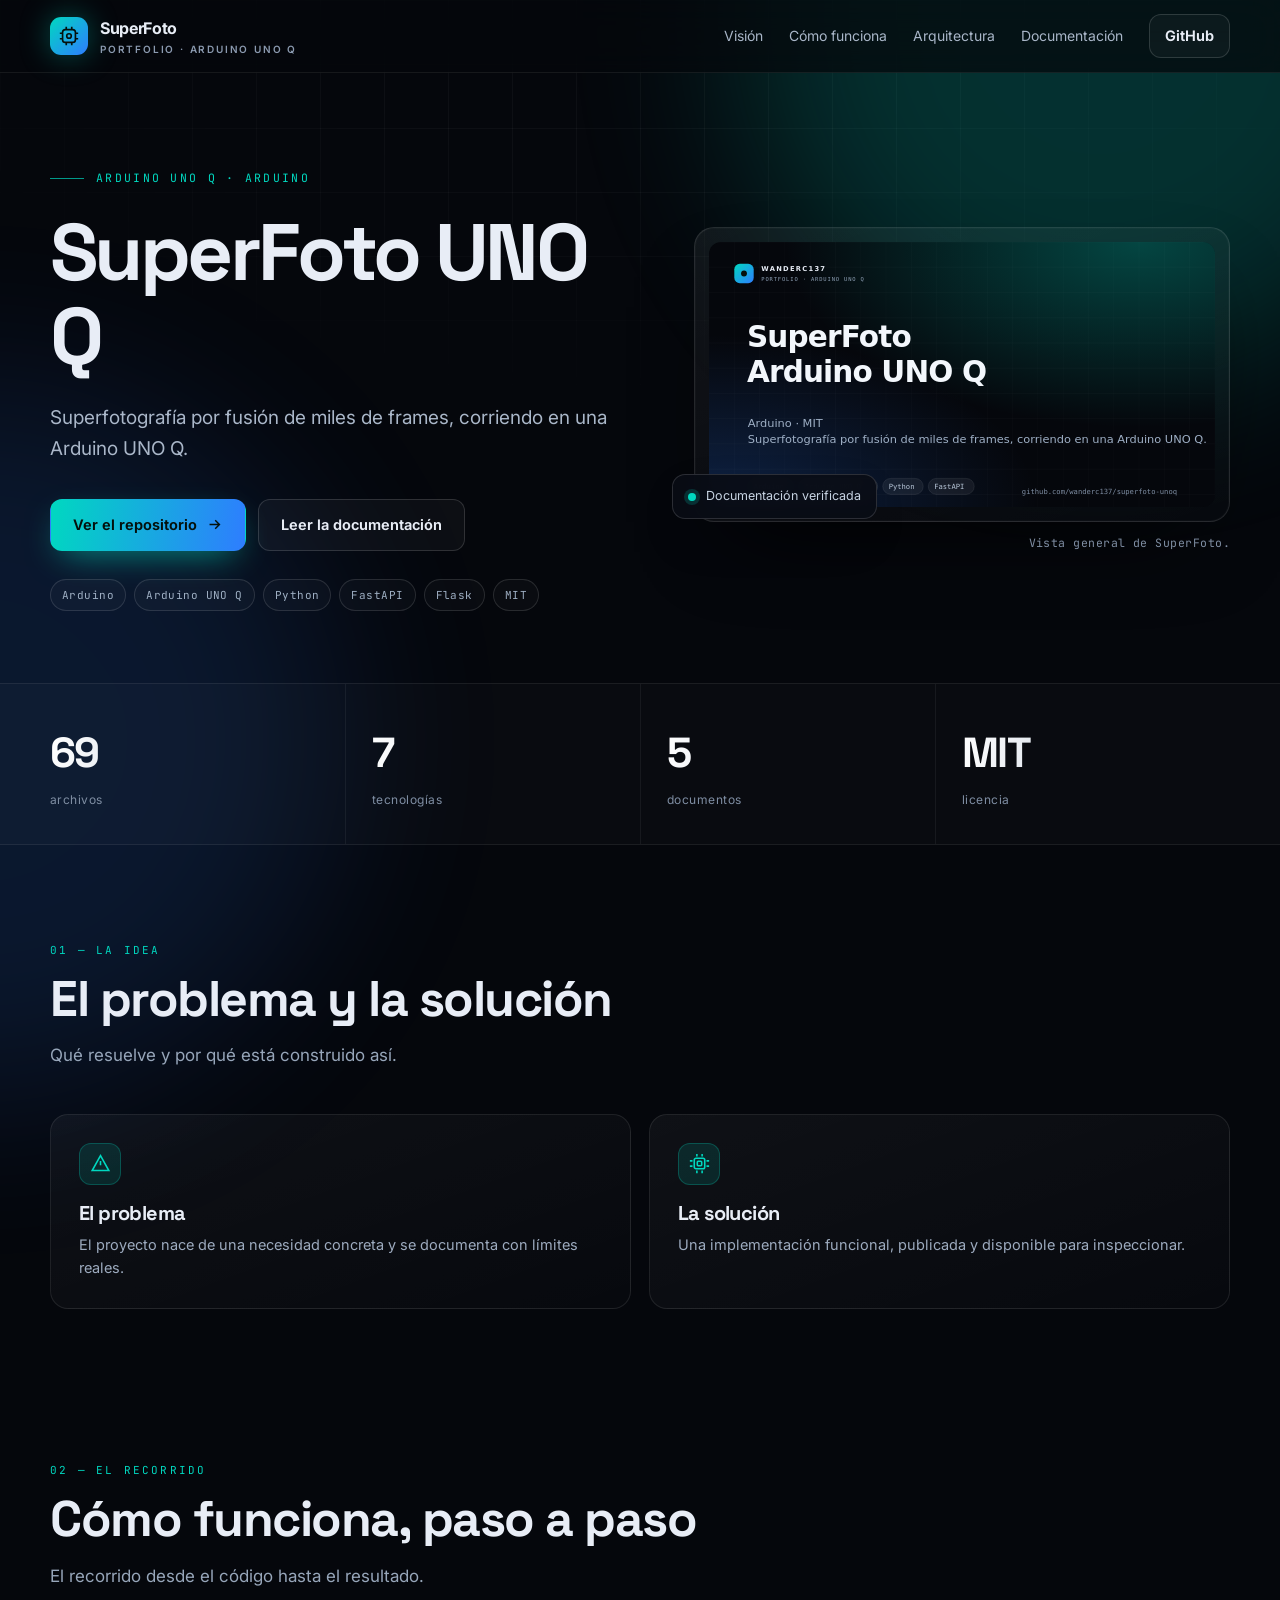
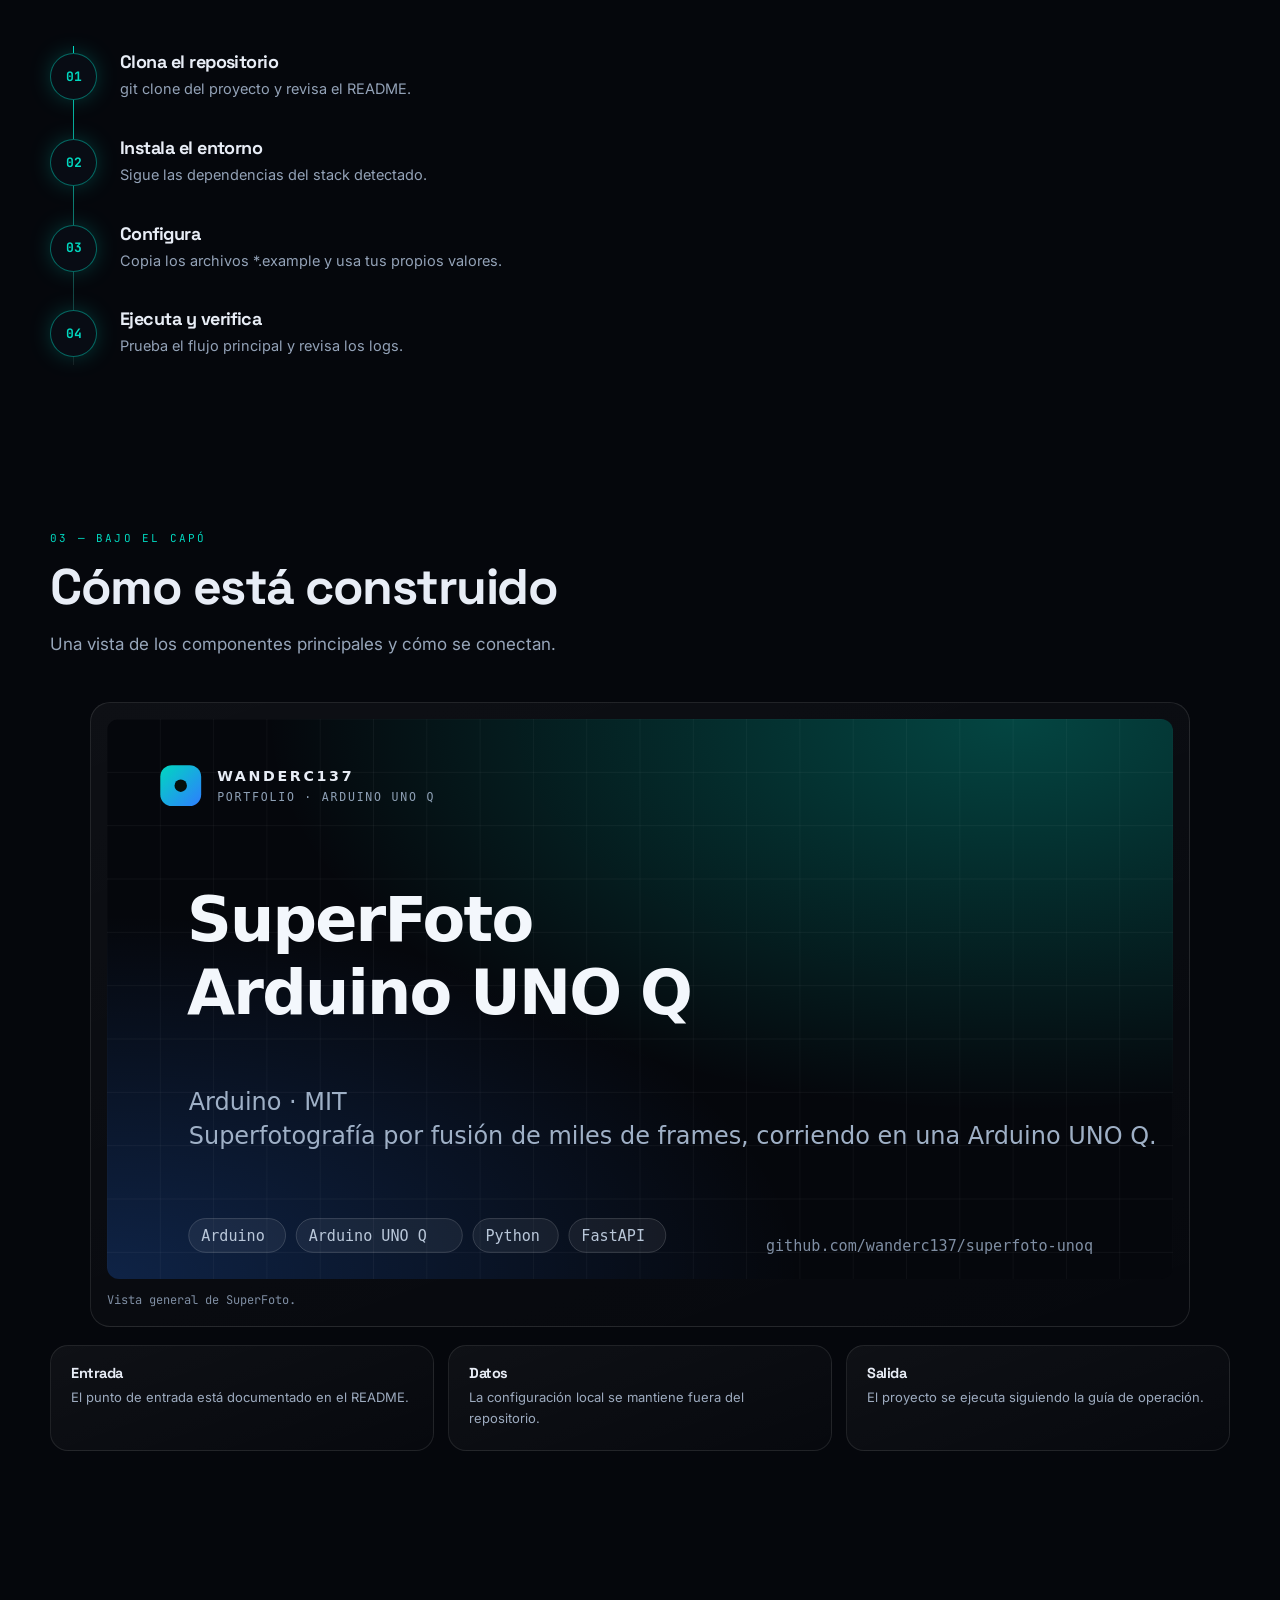
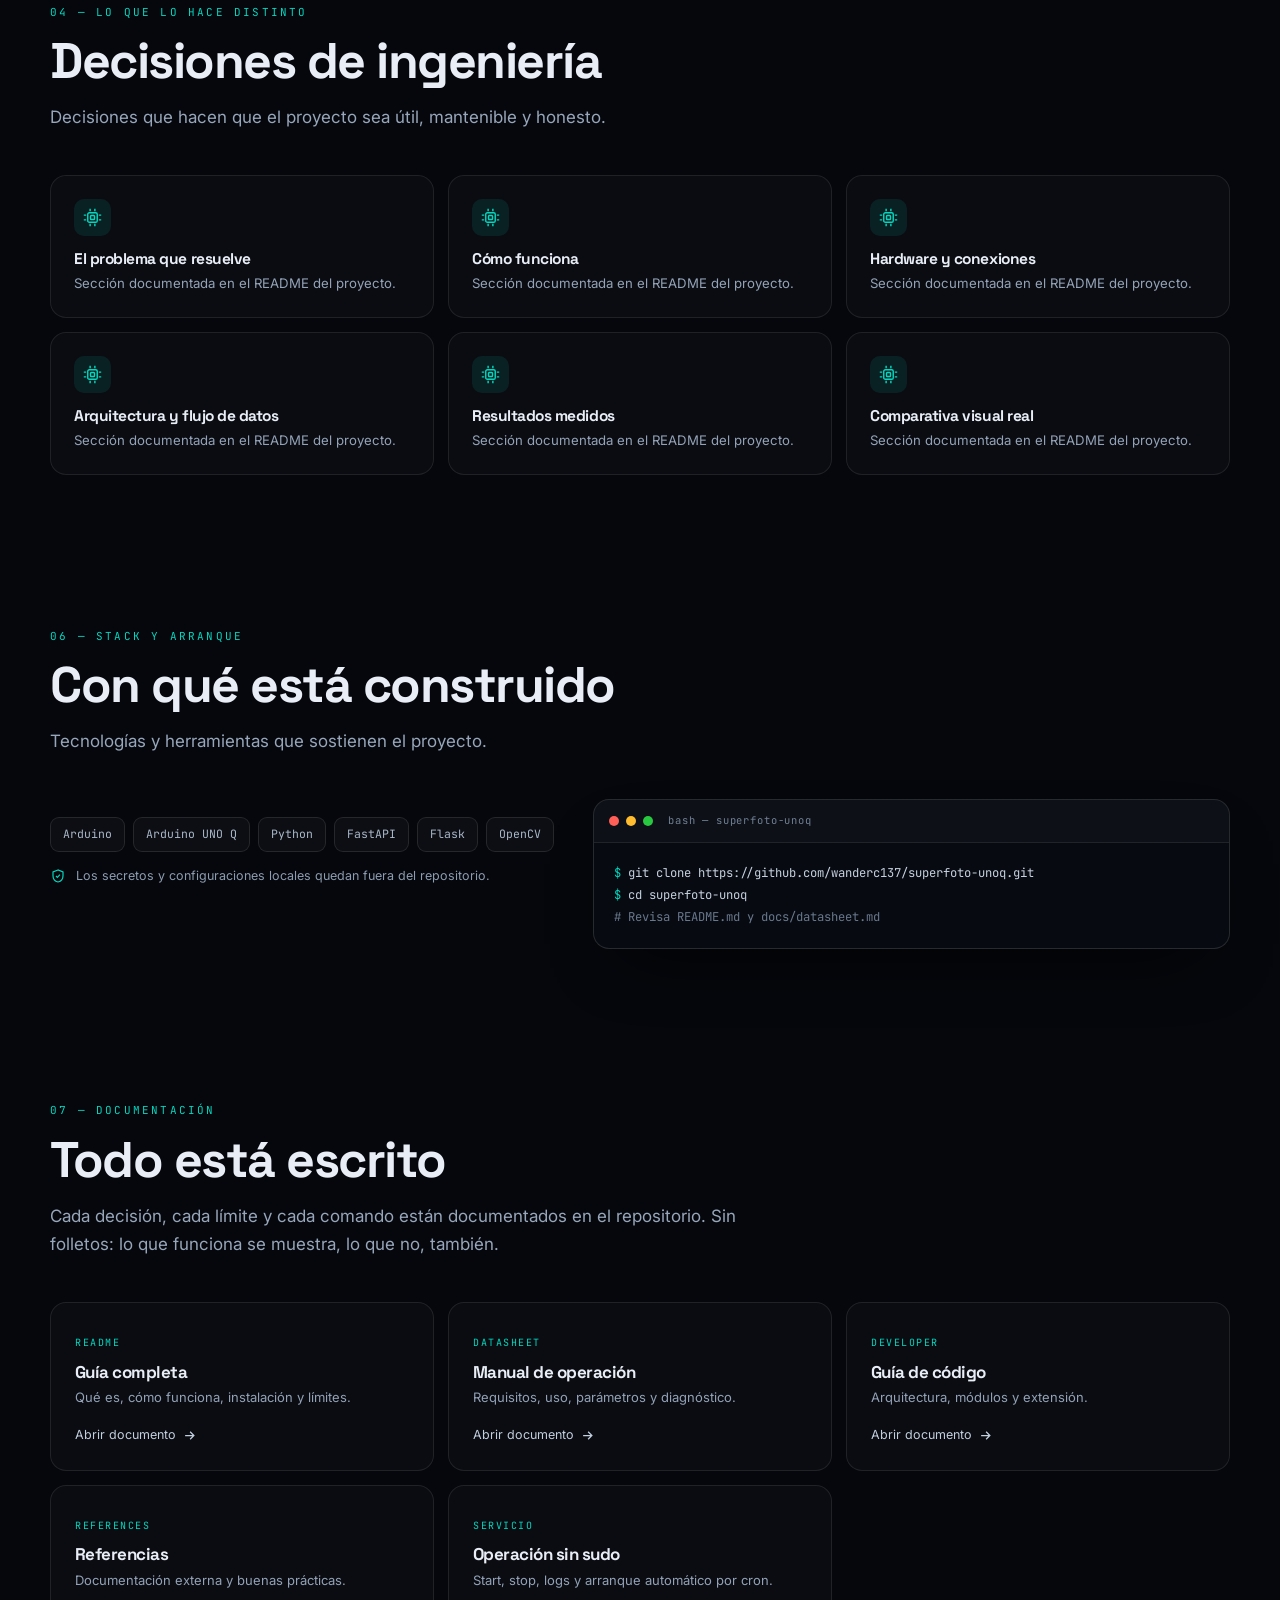
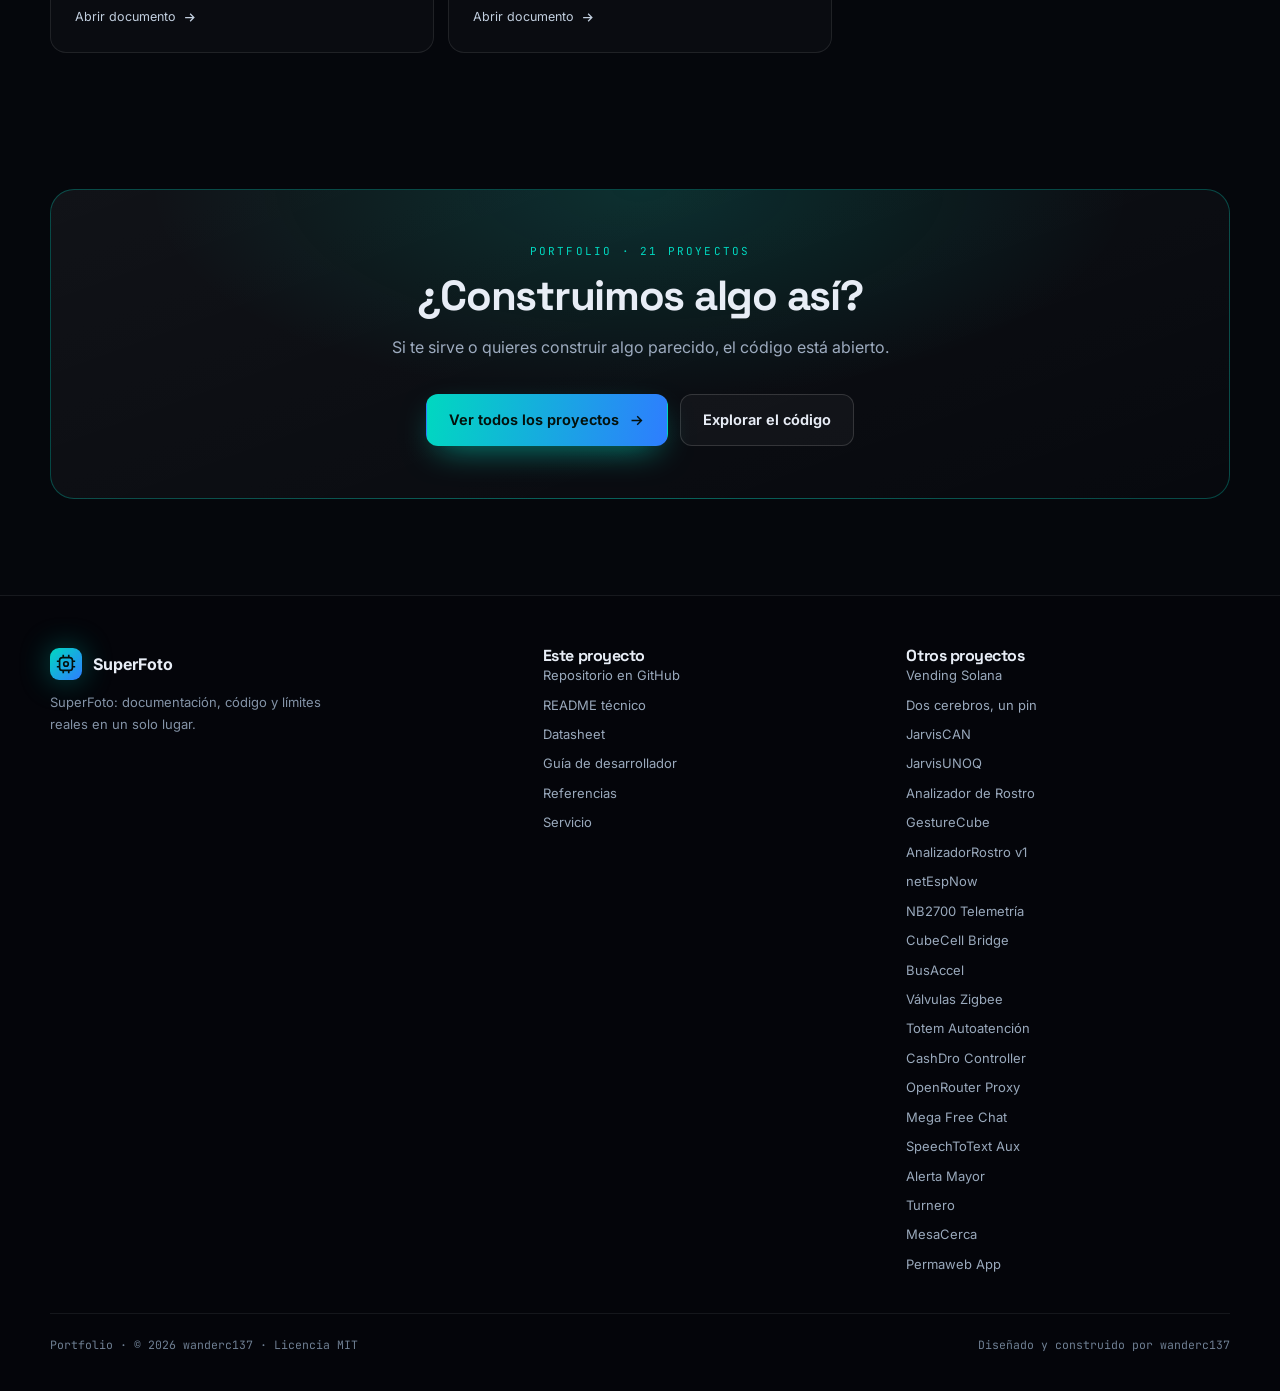
==== commit a2339715: "Servicio sin sudo: script start/stop, arranque por cron y documentacion completa" ====
--- a/docs/index.html
+++ b/docs/index.html
@@ -301,7 +301,7 @@
   </div>
 </section>
 
-<section class="stats"><div class="wrap stats-grid"><div class="stat"><div class="stat-value">69</div><div class="stat-label">archivos</div></div><div class="stat"><div class="stat-value">7</div><div class="stat-label">tecnologías</div></div><div class="stat"><div class="stat-value">4</div><div class="stat-label">documentos</div></div><div class="stat"><div class="stat-value">MIT</div><div class="stat-label">licencia</div></div></div></section>
+<section class="stats"><div class="wrap stats-grid"><div class="stat"><div class="stat-value">69</div><div class="stat-label">archivos</div></div><div class="stat"><div class="stat-value">7</div><div class="stat-label">tecnologías</div></div><div class="stat"><div class="stat-value">5</div><div class="stat-label">documentos</div></div><div class="stat"><div class="stat-value">MIT</div><div class="stat-label">licencia</div></div></div></section>
 
 <section class="section" id="problema">
   <div class="wrap">
@@ -382,7 +382,7 @@
       <h2>Todo está escrito</h2>
       <p class="section-sub">Cada decisión, cada límite y cada comando están documentados en el repositorio. Sin folletos: lo que funciona se muestra, lo que no, también.</p>
     </div>
-    <div class="docs-grid reveal"><a class="doc-card" href="https://github.com/wanderc137/superfoto-unoq/blob/main/README.md" target="_blank" rel="noopener"><span class="tag">README</span><h3>Guía completa</h3><p>Qué es, cómo funciona, instalación y límites.</p><span class="arrow">Abrir documento <svg viewBox="0 0 24 24"><path d="M5 12h14M13 6l6 6-6 6"/></svg></span></a><a class="doc-card" href="https://github.com/wanderc137/superfoto-unoq/blob/main/docs/datasheet.md" target="_blank" rel="noopener"><span class="tag">DATASHEET</span><h3>Manual de operación</h3><p>Requisitos, uso, parámetros y diagnóstico.</p><span class="arrow">Abrir documento <svg viewBox="0 0 24 24"><path d="M5 12h14M13 6l6 6-6 6"/></svg></span></a><a class="doc-card" href="https://github.com/wanderc137/superfoto-unoq/blob/main/docs/developer.md" target="_blank" rel="noopener"><span class="tag">DEVELOPER</span><h3>Guía de código</h3><p>Arquitectura, módulos y extensión.</p><span class="arrow">Abrir documento <svg viewBox="0 0 24 24"><path d="M5 12h14M13 6l6 6-6 6"/></svg></span></a><a class="doc-card" href="https://github.com/wanderc137/superfoto-unoq/blob/main/docs/REFERENCES.md" target="_blank" rel="noopener"><span class="tag">REFERENCES</span><h3>Referencias</h3><p>Documentación externa y buenas prácticas.</p><span class="arrow">Abrir documento <svg viewBox="0 0 24 24"><path d="M5 12h14M13 6l6 6-6 6"/></svg></span></a></div>
+    <div class="docs-grid reveal"><a class="doc-card" href="https://github.com/wanderc137/superfoto-unoq/blob/main/README.md" target="_blank" rel="noopener"><span class="tag">README</span><h3>Guía completa</h3><p>Qué es, cómo funciona, instalación y límites.</p><span class="arrow">Abrir documento <svg viewBox="0 0 24 24"><path d="M5 12h14M13 6l6 6-6 6"/></svg></span></a><a class="doc-card" href="https://github.com/wanderc137/superfoto-unoq/blob/main/docs/datasheet.md" target="_blank" rel="noopener"><span class="tag">DATASHEET</span><h3>Manual de operación</h3><p>Requisitos, uso, parámetros y diagnóstico.</p><span class="arrow">Abrir documento <svg viewBox="0 0 24 24"><path d="M5 12h14M13 6l6 6-6 6"/></svg></span></a><a class="doc-card" href="https://github.com/wanderc137/superfoto-unoq/blob/main/docs/developer.md" target="_blank" rel="noopener"><span class="tag">DEVELOPER</span><h3>Guía de código</h3><p>Arquitectura, módulos y extensión.</p><span class="arrow">Abrir documento <svg viewBox="0 0 24 24"><path d="M5 12h14M13 6l6 6-6 6"/></svg></span></a><a class="doc-card" href="https://github.com/wanderc137/superfoto-unoq/blob/main/docs/REFERENCES.md" target="_blank" rel="noopener"><span class="tag">REFERENCES</span><h3>Referencias</h3><p>Documentación externa y buenas prácticas.</p><span class="arrow">Abrir documento <svg viewBox="0 0 24 24"><path d="M5 12h14M13 6l6 6-6 6"/></svg></span></a><a class="doc-card" href="https://github.com/wanderc137/superfoto-unoq/blob/main/docs/servicio.md" target="_blank" rel="noopener"><span class="tag">SERVICIO</span><h3>Operación sin sudo</h3><p>Start, stop, logs y arranque automático por cron.</p><span class="arrow">Abrir documento <svg viewBox="0 0 24 24"><path d="M5 12h14M13 6l6 6-6 6"/></svg></span></a></div>
   </div>
 </section>
 
@@ -416,6 +416,7 @@
           <a href="https://github.com/wanderc137/superfoto-unoq/blob/main/docs/datasheet.md" target="_blank" rel="noopener">Datasheet</a>
           <a href="https://github.com/wanderc137/superfoto-unoq/blob/main/docs/developer.md" target="_blank" rel="noopener">Guía de desarrollador</a>
           <a href="https://github.com/wanderc137/superfoto-unoq/blob/main/docs/REFERENCES.md" target="_blank" rel="noopener">Referencias</a>
+          <a href="https://github.com/wanderc137/superfoto-unoq/blob/main/docs/servicio.md" target="_blank" rel="noopener">Servicio</a>
         </div>
       </div>
       <div>
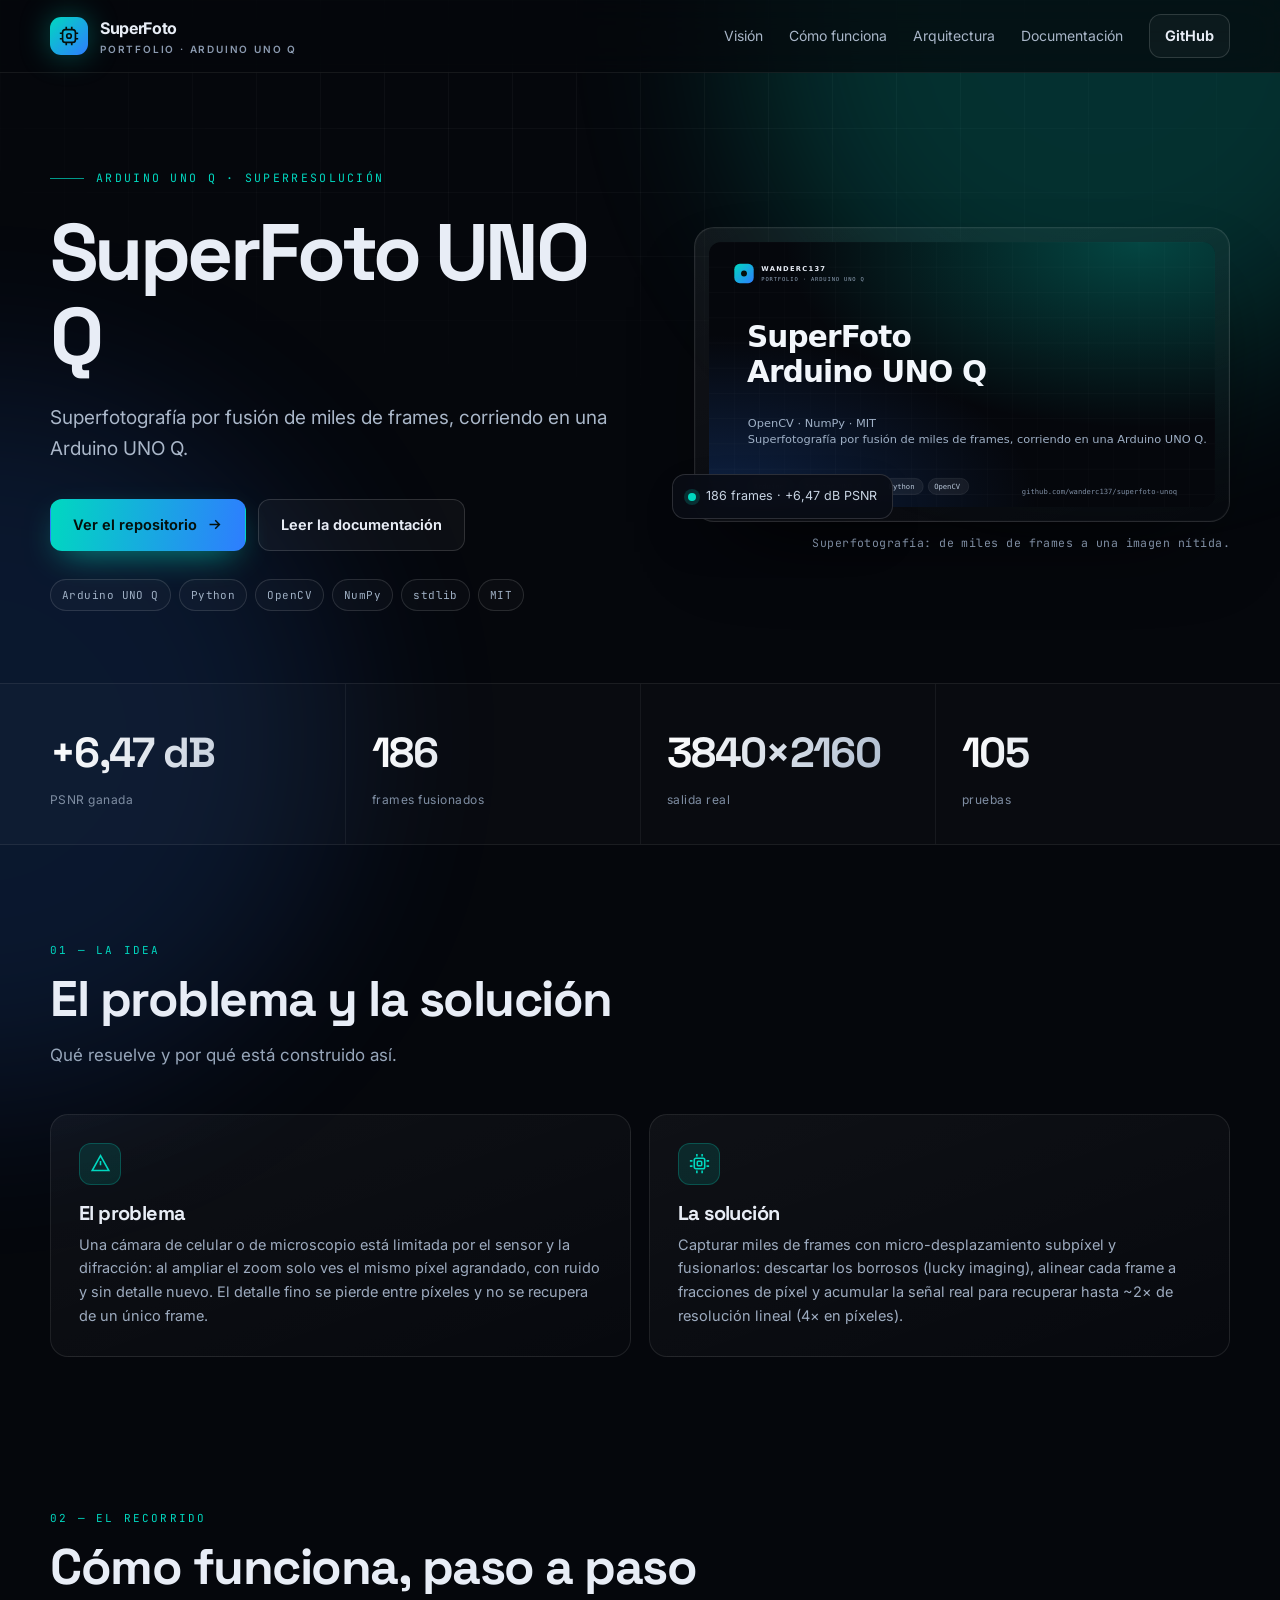
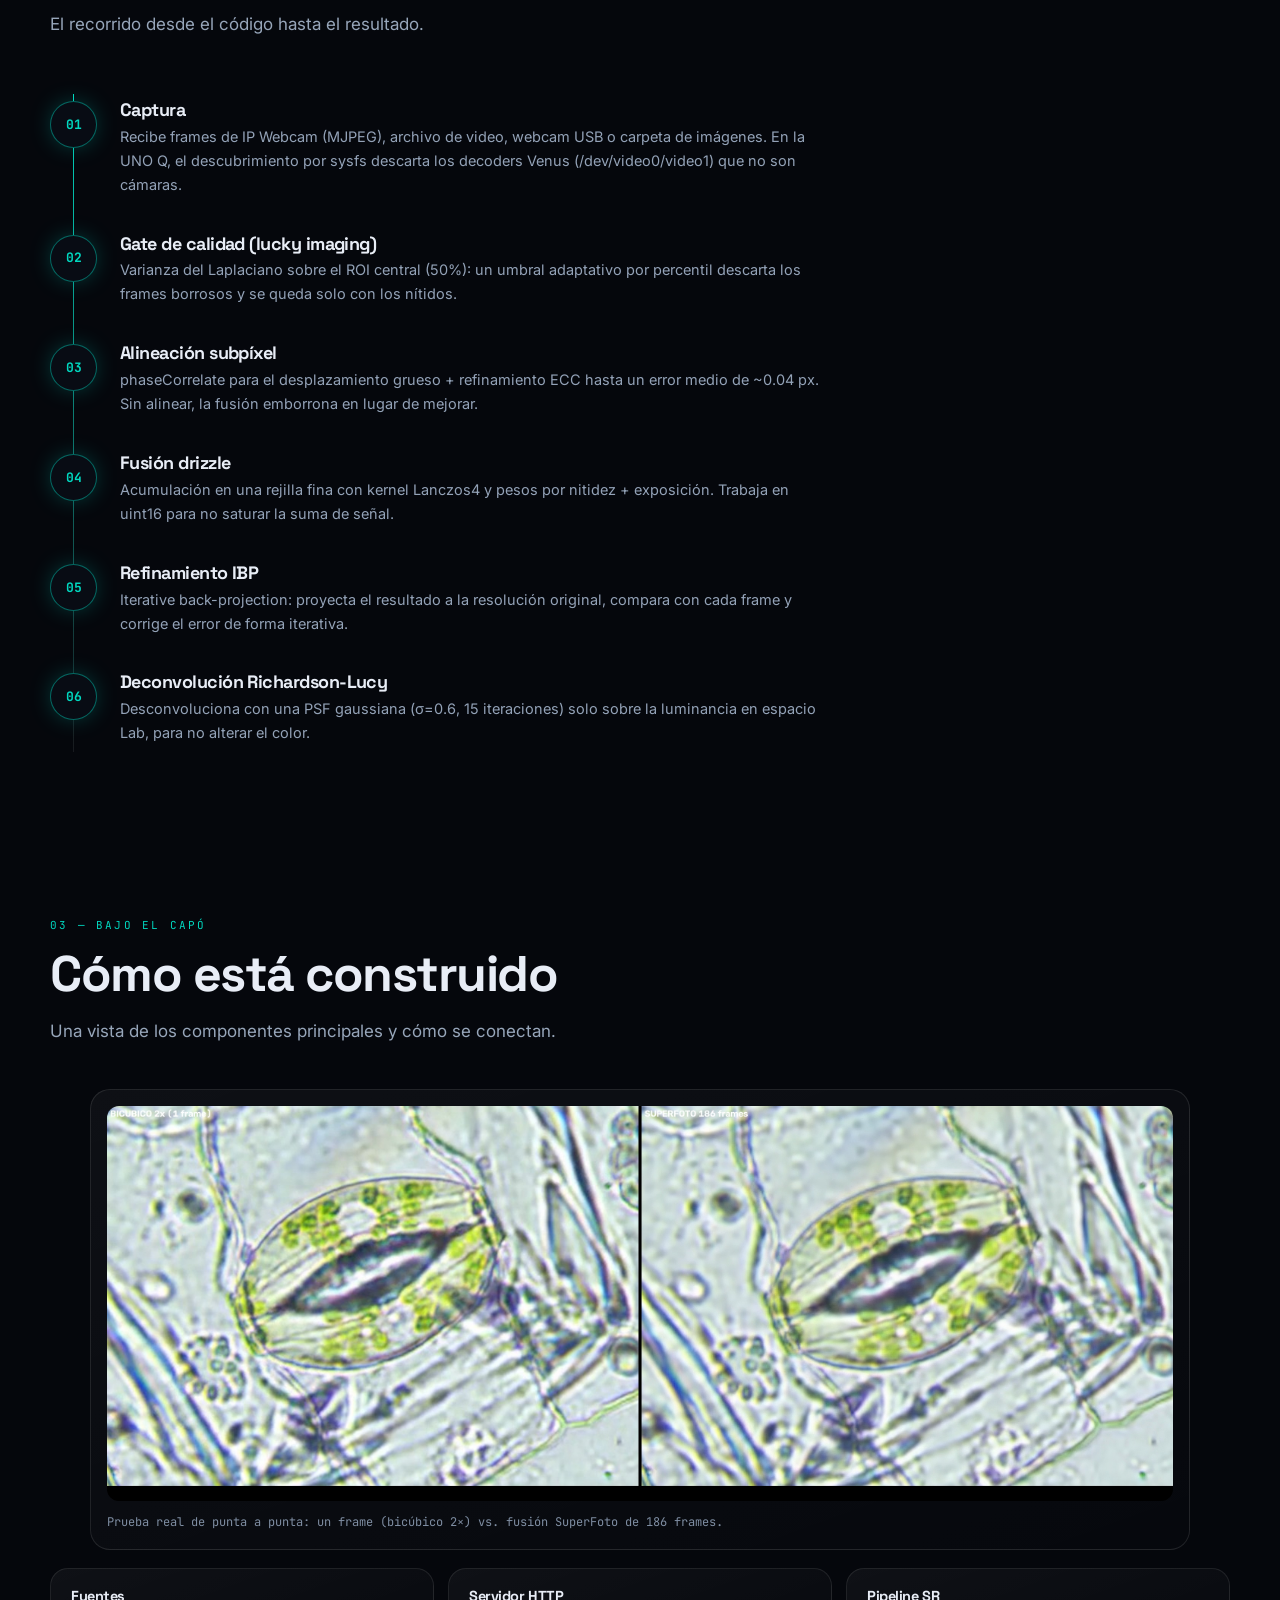
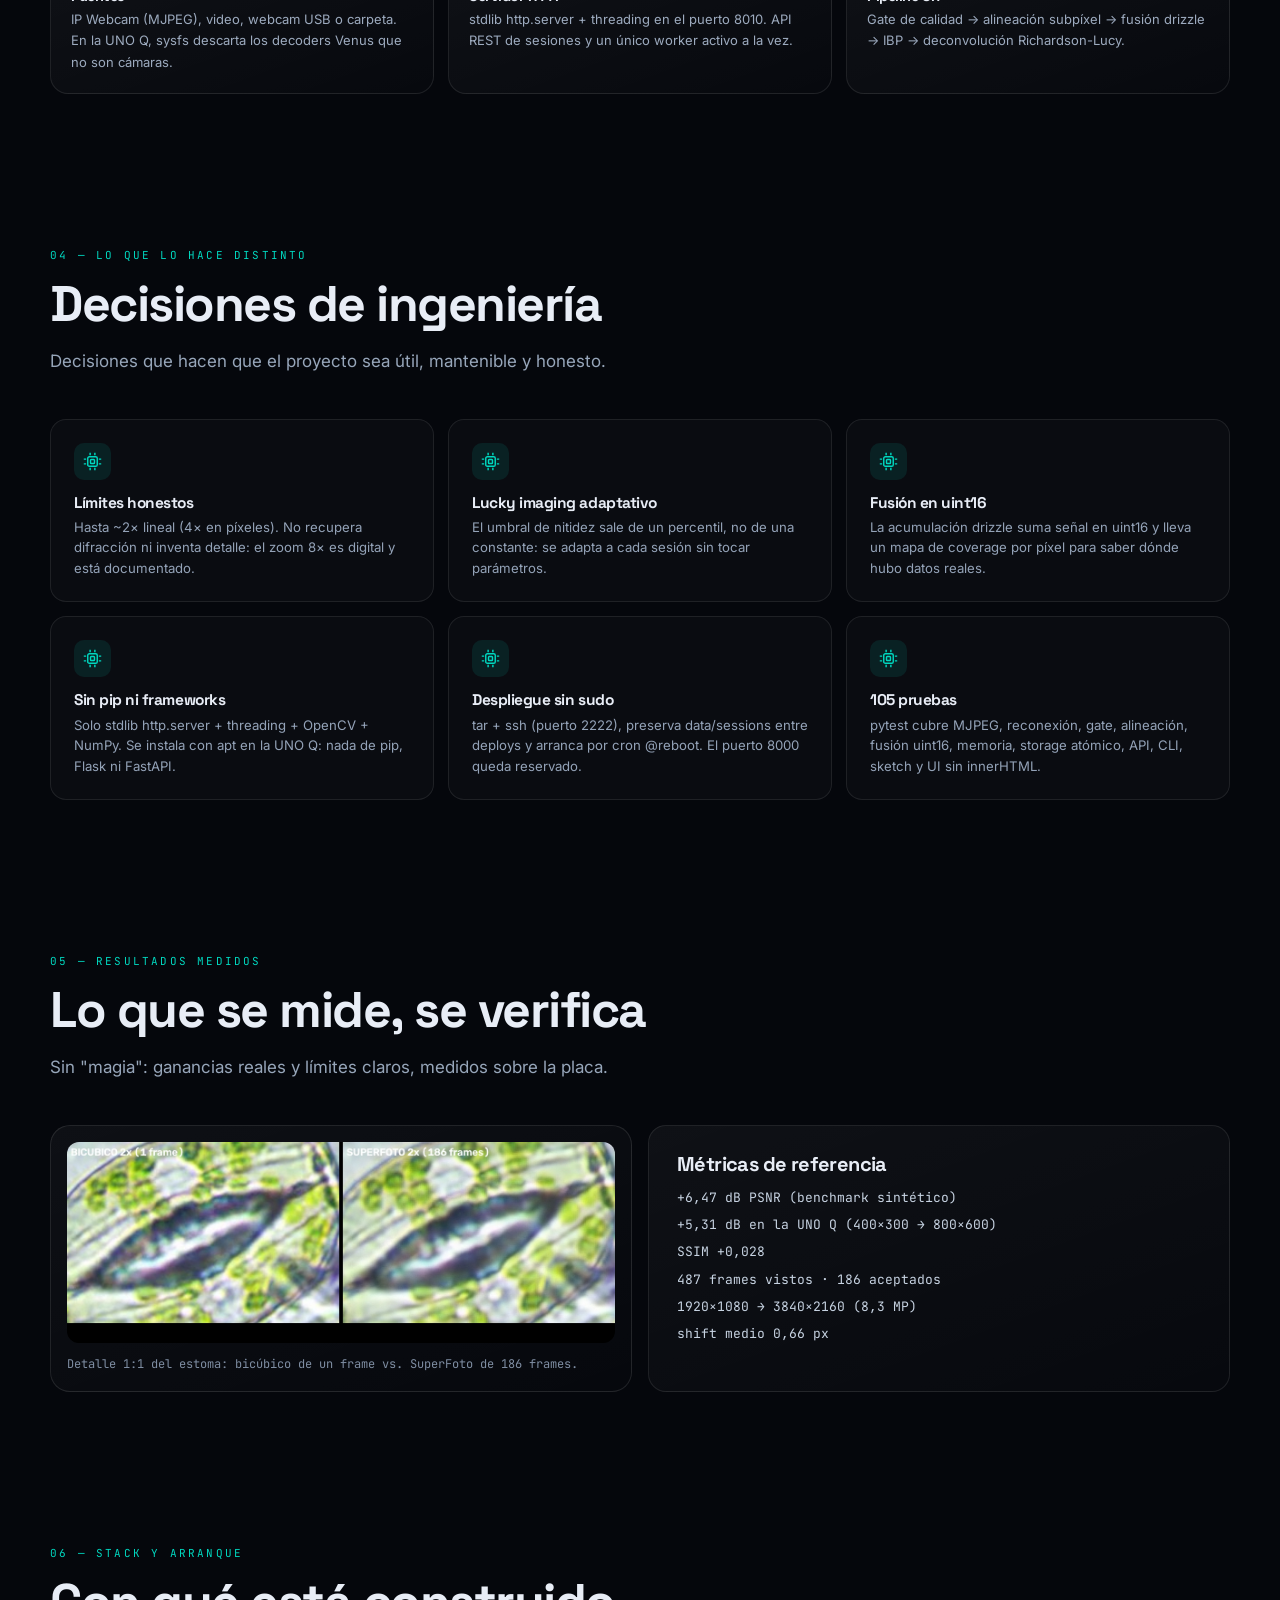
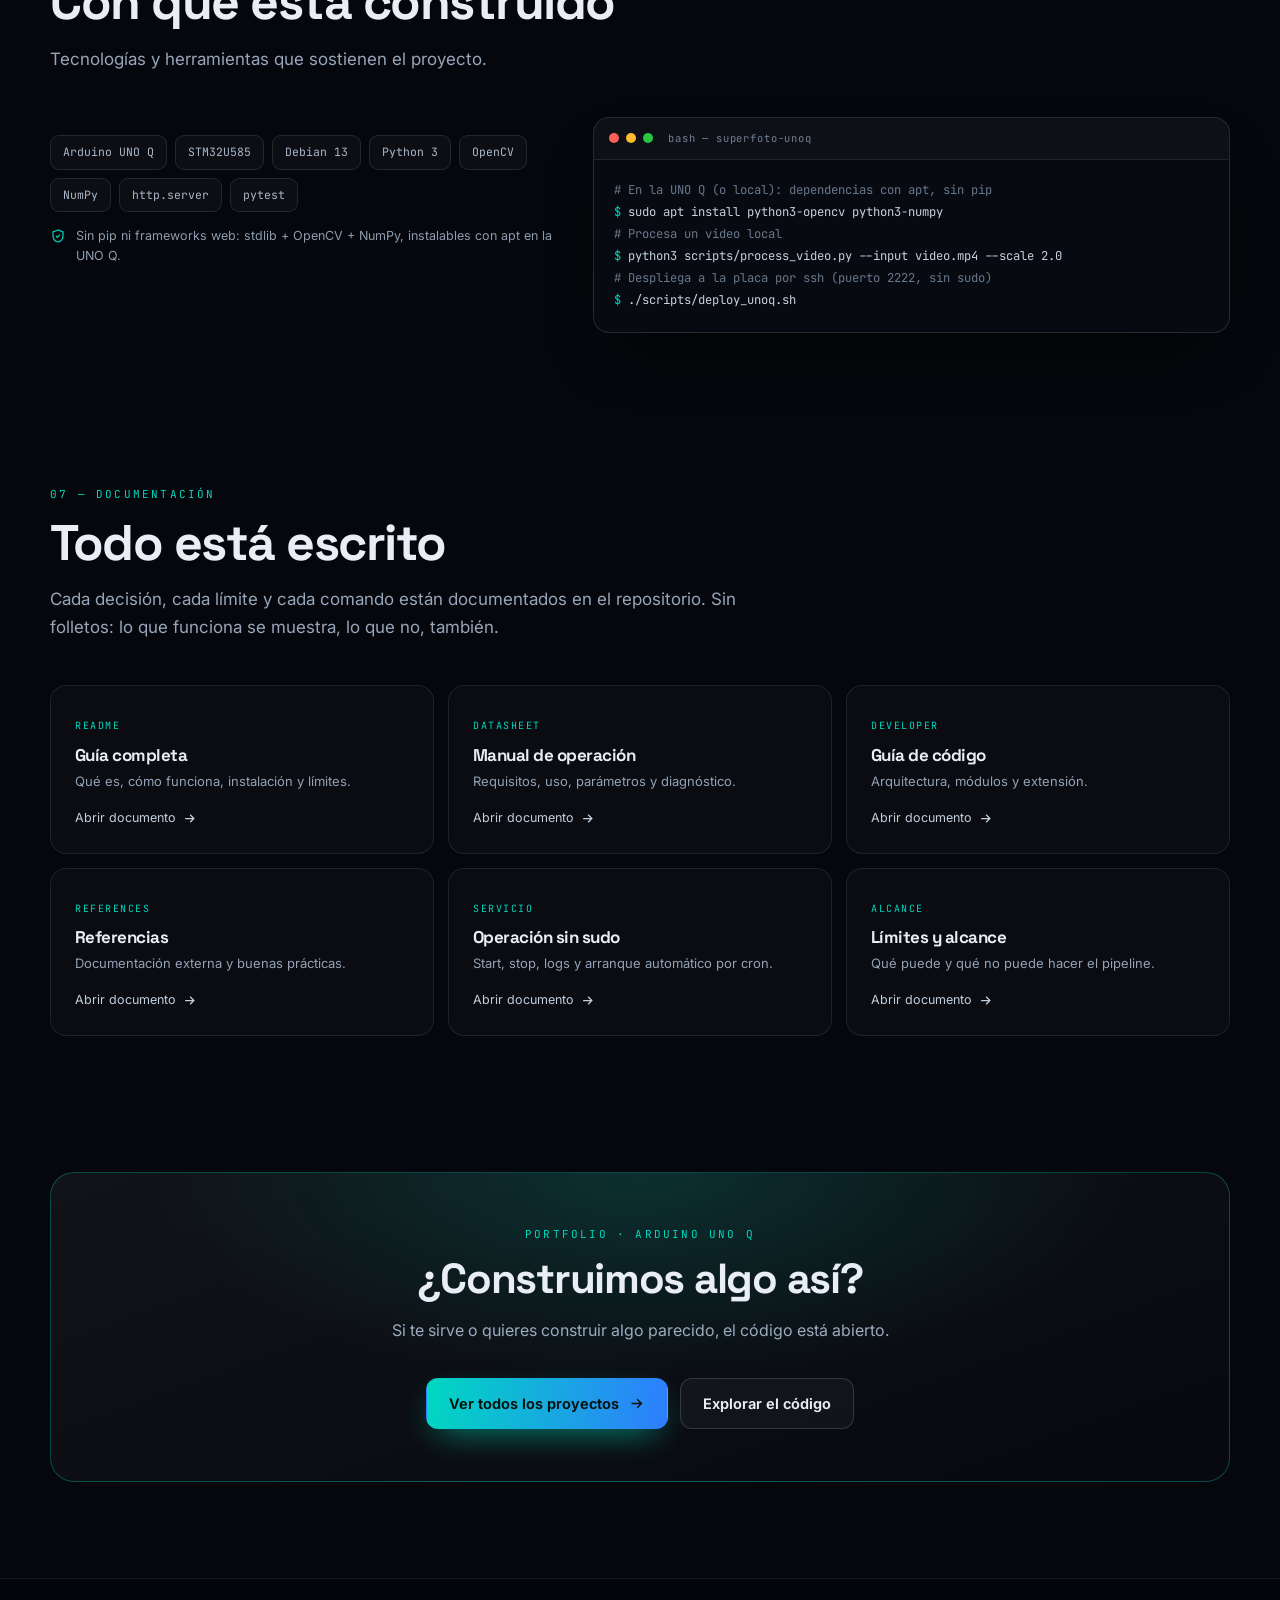
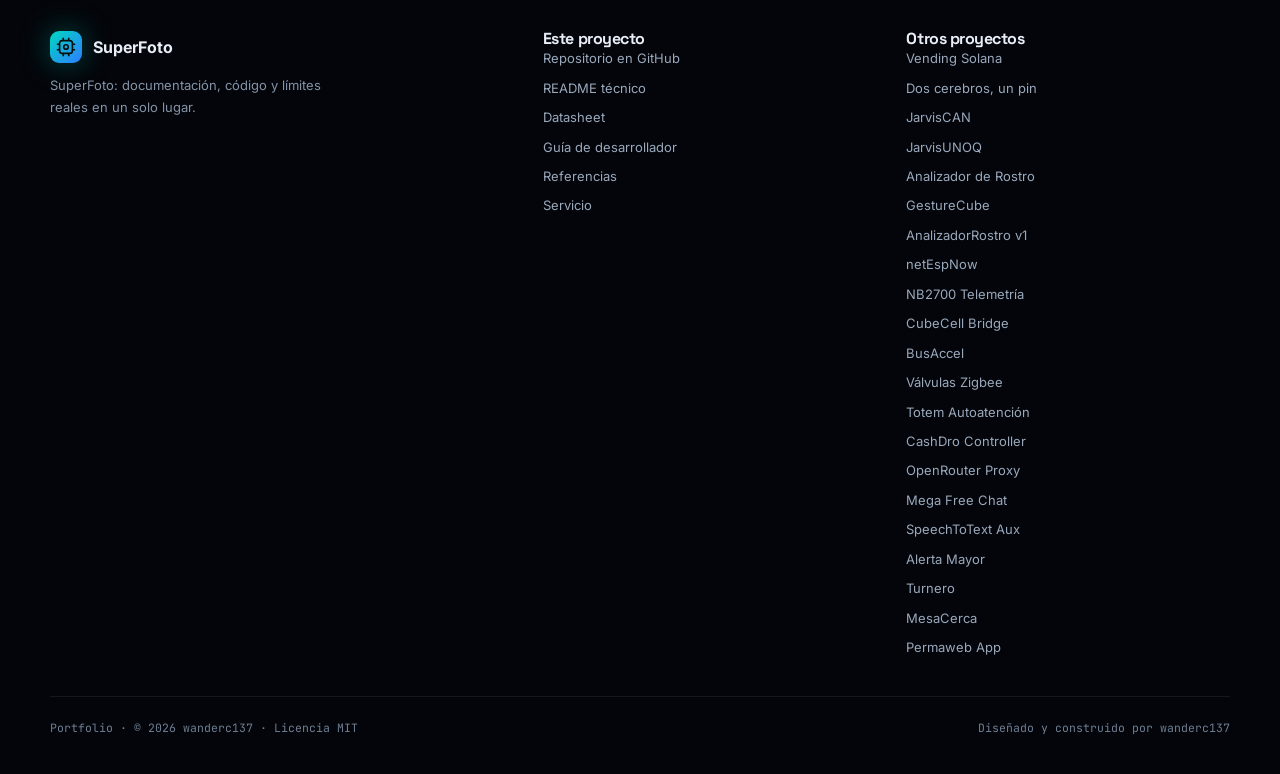
==== commit c2cdf8da: "docs: contenido real de SuperFoto en la página y og:image, y licencia MIT corregida" ====
--- a/docs/index.html
+++ b/docs/index.html
@@ -284,24 +284,24 @@
 <section class="hero">
   <div class="wrap hero-grid">
     <div class="hero-copy">
-      <div class="eyebrow">Arduino UNO Q · Arduino</div>
+      <div class="eyebrow">Arduino UNO Q · Superresolución</div>
       <h1>SuperFoto UNO Q</h1>
       <p class="lead">Superfotografía por fusión de miles de frames, corriendo en una Arduino UNO Q.</p>
       <div class="hero-actions">
         <a class="btn btn-primary" href="https://github.com/wanderc137/superfoto-unoq" target="_blank" rel="noopener">Ver el repositorio <svg viewBox="0 0 24 24"><path d="M5 12h14M13 6l6 6-6 6"/></svg></a>
         <a class="btn btn-ghost" href="https://github.com/wanderc137/superfoto-unoq#readme" target="_blank" rel="noopener">Leer la documentación</a>
       </div>
-      <div class="hero-badges"><span class="badge">Arduino</span><span class="badge">Arduino UNO Q</span><span class="badge">Python</span><span class="badge">FastAPI</span><span class="badge">Flask</span><span class="badge">MIT</span></div>
+      <div class="hero-badges"><span class="badge">Arduino UNO Q</span><span class="badge">Python</span><span class="badge">OpenCV</span><span class="badge">NumPy</span><span class="badge">stdlib</span><span class="badge">MIT</span></div>
     </div>
     <div class="hero-visual">
-      <div class="visual-frame"><img src="assets/og.svg" alt="Arquitectura de SuperFoto"></div>
-      <div class="visual-caption">Vista general de SuperFoto.</div>
-      <div class="float-chip"><span class="live-dot"></span>Documentación verificada</div>
-    </div>
-  </div>
-</section>
-
-<section class="stats"><div class="wrap stats-grid"><div class="stat"><div class="stat-value">69</div><div class="stat-label">archivos</div></div><div class="stat"><div class="stat-value">7</div><div class="stat-label">tecnologías</div></div><div class="stat"><div class="stat-value">5</div><div class="stat-label">documentos</div></div><div class="stat"><div class="stat-value">MIT</div><div class="stat-label">licencia</div></div></div></section>
+      <div class="visual-frame"><img src="assets/og.svg" alt="SuperFoto UNO Q — superresolución por fusión de frames"></div>
+      <div class="visual-caption">Superfotografía: de miles de frames a una imagen nítida.</div>
+      <div class="float-chip"><span class="live-dot"></span>186 frames · +6,47 dB PSNR</div>
+    </div>
+  </div>
+</section>
+
+<section class="stats"><div class="wrap stats-grid"><div class="stat"><div class="stat-value">+6,47 dB</div><div class="stat-label">PSNR ganada</div></div><div class="stat"><div class="stat-value">186</div><div class="stat-label">frames fusionados</div></div><div class="stat"><div class="stat-value">3840×2160</div><div class="stat-label">salida real</div></div><div class="stat"><div class="stat-value">105</div><div class="stat-label">pruebas</div></div></div></section>
 
 <section class="section" id="problema">
   <div class="wrap">
@@ -311,8 +311,8 @@
       <p class="section-sub">Qué resuelve y por qué está construido así.</p>
     </div>
     <div class="split">
-      <div class="card reveal"><div class="icon"><svg viewBox="0 0 24 24" aria-hidden="true"><path d="M12 3 2.5 20h19L12 3Z"/><path d="M12 9v5M12 17v.01"/></svg></div><h3>El problema</h3><p>El proyecto nace de una necesidad concreta y se documenta con límites reales.</p></div>
-      <div class="card reveal"><div class="icon"><svg viewBox="0 0 24 24" aria-hidden="true"><rect x="6" y="6" width="12" height="12" rx="2"/><path d="M9 1v3M15 1v3M9 20v3M15 20v3M1 9h3M1 15h3M20 9h3M20 15h3"/><rect x="9.5" y="9.5" width="5" height="5" rx="1"/></svg></div><h3>La solución</h3><p>Una implementación funcional, publicada y disponible para inspeccionar.</p></div>
+      <div class="card reveal"><div class="icon"><svg viewBox="0 0 24 24" aria-hidden="true"><path d="M12 3 2.5 20h19L12 3Z"/><path d="M12 9v5M12 17v.01"/></svg></div><h3>El problema</h3><p>Una cámara de celular o de microscopio está limitada por el sensor y la difracción: al ampliar el zoom solo ves el mismo píxel agrandado, con ruido y sin detalle nuevo. El detalle fino se pierde entre píxeles y no se recupera de un único frame.</p></div>
+      <div class="card reveal"><div class="icon"><svg viewBox="0 0 24 24" aria-hidden="true"><rect x="6" y="6" width="12" height="12" rx="2"/><path d="M9 1v3M15 1v3M9 20v3M15 20v3M1 9h3M1 15h3M20 9h3M20 15h3"/><rect x="9.5" y="9.5" width="5" height="5" rx="1"/></svg></div><h3>La solución</h3><p>Capturar miles de frames con micro-desplazamiento subpíxel y fusionarlos: descartar los borrosos (lucky imaging), alinear cada frame a fracciones de píxel y acumular la señal real para recuperar hasta ~2× de resolución lineal (4× en píxeles).</p></div>
     </div>
   </div>
 </section>
@@ -324,7 +324,7 @@
       <h2>Cómo funciona, paso a paso</h2>
       <p class="section-sub">El recorrido desde el código hasta el resultado.</p>
     </div>
-    <div class="timeline reveal"><div class="step"><div class="step-num">01</div><div class="step-body"><h3>Clona el repositorio</h3><p>git clone del proyecto y revisa el README.</p></div></div><div class="step"><div class="step-num">02</div><div class="step-body"><h3>Instala el entorno</h3><p>Sigue las dependencias del stack detectado.</p></div></div><div class="step"><div class="step-num">03</div><div class="step-body"><h3>Configura</h3><p>Copia los archivos *.example y usa tus propios valores.</p></div></div><div class="step"><div class="step-num">04</div><div class="step-body"><h3>Ejecuta y verifica</h3><p>Prueba el flujo principal y revisa los logs.</p></div></div></div>
+    <div class="timeline reveal"><div class="step"><div class="step-num">01</div><div class="step-body"><h3>Captura</h3><p>Recibe frames de IP Webcam (MJPEG), archivo de video, webcam USB o carpeta de imágenes. En la UNO Q, el descubrimiento por sysfs descarta los decoders Venus (/dev/video0/video1) que no son cámaras.</p></div></div><div class="step"><div class="step-num">02</div><div class="step-body"><h3>Gate de calidad (lucky imaging)</h3><p>Varianza del Laplaciano sobre el ROI central (50%): un umbral adaptativo por percentil descarta los frames borrosos y se queda solo con los nítidos.</p></div></div><div class="step"><div class="step-num">03</div><div class="step-body"><h3>Alineación subpíxel</h3><p>phaseCorrelate para el desplazamiento grueso + refinamiento ECC hasta un error medio de ~0.04 px. Sin alinear, la fusión emborrona en lugar de mejorar.</p></div></div><div class="step"><div class="step-num">04</div><div class="step-body"><h3>Fusión drizzle</h3><p>Acumulación en una rejilla fina con kernel Lanczos4 y pesos por nitidez + exposición. Trabaja en uint16 para no saturar la suma de señal.</p></div></div><div class="step"><div class="step-num">05</div><div class="step-body"><h3>Refinamiento IBP</h3><p>Iterative back-projection: proyecta el resultado a la resolución original, compara con cada frame y corrige el error de forma iterativa.</p></div></div><div class="step"><div class="step-num">06</div><div class="step-body"><h3>Deconvolución Richardson-Lucy</h3><p>Desconvoluciona con una PSF gaussiana (σ=0.6, 15 iteraciones) solo sobre la luminancia en espacio Lab, para no alterar el color.</p></div></div></div>
   </div>
 </section>
 
@@ -335,8 +335,8 @@
       <h2>Cómo está construido</h2>
       <p class="section-sub">Una vista de los componentes principales y cómo se conectan.</p>
     </div>
-    <figure class="figure reveal"><img src="assets/og.svg" alt="Arquitectura de SuperFoto" loading="lazy"><figcaption>Vista general de SuperFoto.</figcaption></figure>
-    <div class="arch-points reveal"><div class="card"><h4>Entrada</h4><p>El punto de entrada está documentado en el README.</p></div><div class="card"><h4>Datos</h4><p>La configuración local se mantiene fuera del repositorio.</p></div><div class="card"><h4>Salida</h4><p>El proyecto se ejecuta siguiendo la guía de operación.</p></div></div>
+    <figure class="figure reveal"><img src="img/compare_stoma.jpg" alt="Prueba real: un frame bicúbico vs. fusión de 186 frames" loading="lazy"><figcaption>Prueba real de punta a punta: un frame (bicúbico 2×) vs. fusión SuperFoto de 186 frames.</figcaption></figure>
+    <div class="arch-points reveal"><div class="card"><h4>Fuentes</h4><p>IP Webcam (MJPEG), video, webcam USB o carpeta. En la UNO Q, sysfs descarta los decoders Venus que no son cámaras.</p></div><div class="card"><h4>Servidor HTTP</h4><p>stdlib http.server + threading en el puerto 8010. API REST de sesiones y un único worker activo a la vez.</p></div><div class="card"><h4>Pipeline SR</h4><p>Gate de calidad → alineación subpíxel → fusión drizzle → IBP → deconvolución Richardson-Lucy.</p></div></div>
   </div>
 </section>
 
@@ -347,11 +347,23 @@
       <h2>Decisiones de ingeniería</h2>
       <p class="section-sub">Decisiones que hacen que el proyecto sea útil, mantenible y honesto.</p>
     </div>
-    <div class="features reveal"><div class="feature"><div class="icon"><svg viewBox="0 0 24 24" aria-hidden="true"><rect x="6" y="6" width="12" height="12" rx="2"/><path d="M9 1v3M15 1v3M9 20v3M15 20v3M1 9h3M1 15h3M20 9h3M20 15h3"/><rect x="9.5" y="9.5" width="5" height="5" rx="1"/></svg></div><h3>El problema que resuelve</h3><p>Sección documentada en el README del proyecto.</p></div><div class="feature"><div class="icon"><svg viewBox="0 0 24 24" aria-hidden="true"><rect x="6" y="6" width="12" height="12" rx="2"/><path d="M9 1v3M15 1v3M9 20v3M15 20v3M1 9h3M1 15h3M20 9h3M20 15h3"/><rect x="9.5" y="9.5" width="5" height="5" rx="1"/></svg></div><h3>Cómo funciona</h3><p>Sección documentada en el README del proyecto.</p></div><div class="feature"><div class="icon"><svg viewBox="0 0 24 24" aria-hidden="true"><rect x="6" y="6" width="12" height="12" rx="2"/><path d="M9 1v3M15 1v3M9 20v3M15 20v3M1 9h3M1 15h3M20 9h3M20 15h3"/><rect x="9.5" y="9.5" width="5" height="5" rx="1"/></svg></div><h3>Hardware y conexiones</h3><p>Sección documentada en el README del proyecto.</p></div><div class="feature"><div class="icon"><svg viewBox="0 0 24 24" aria-hidden="true"><rect x="6" y="6" width="12" height="12" rx="2"/><path d="M9 1v3M15 1v3M9 20v3M15 20v3M1 9h3M1 15h3M20 9h3M20 15h3"/><rect x="9.5" y="9.5" width="5" height="5" rx="1"/></svg></div><h3>Arquitectura y flujo de datos</h3><p>Sección documentada en el README del proyecto.</p></div><div class="feature"><div class="icon"><svg viewBox="0 0 24 24" aria-hidden="true"><rect x="6" y="6" width="12" height="12" rx="2"/><path d="M9 1v3M15 1v3M9 20v3M15 20v3M1 9h3M1 15h3M20 9h3M20 15h3"/><rect x="9.5" y="9.5" width="5" height="5" rx="1"/></svg></div><h3>Resultados medidos</h3><p>Sección documentada en el README del proyecto.</p></div><div class="feature"><div class="icon"><svg viewBox="0 0 24 24" aria-hidden="true"><rect x="6" y="6" width="12" height="12" rx="2"/><path d="M9 1v3M15 1v3M9 20v3M15 20v3M1 9h3M1 15h3M20 9h3M20 15h3"/><rect x="9.5" y="9.5" width="5" height="5" rx="1"/></svg></div><h3>Comparativa visual real</h3><p>Sección documentada en el README del proyecto.</p></div></div>
-  </div>
-</section>
-
-
+    <div class="features reveal"><div class="feature"><div class="icon"><svg viewBox="0 0 24 24" aria-hidden="true"><rect x="6" y="6" width="12" height="12" rx="2"/><path d="M9 1v3M15 1v3M9 20v3M15 20v3M1 9h3M1 15h3M20 9h3M20 15h3"/><rect x="9.5" y="9.5" width="5" height="5" rx="1"/></svg></div><h3>Límites honestos</h3><p>Hasta ~2× lineal (4× en píxeles). No recupera difracción ni inventa detalle: el zoom 8× es digital y está documentado.</p></div><div class="feature"><div class="icon"><svg viewBox="0 0 24 24" aria-hidden="true"><rect x="6" y="6" width="12" height="12" rx="2"/><path d="M9 1v3M15 1v3M9 20v3M15 20v3M1 9h3M1 15h3M20 9h3M20 15h3"/><rect x="9.5" y="9.5" width="5" height="5" rx="1"/></svg></div><h3>Lucky imaging adaptativo</h3><p>El umbral de nitidez sale de un percentil, no de una constante: se adapta a cada sesión sin tocar parámetros.</p></div><div class="feature"><div class="icon"><svg viewBox="0 0 24 24" aria-hidden="true"><rect x="6" y="6" width="12" height="12" rx="2"/><path d="M9 1v3M15 1v3M9 20v3M15 20v3M1 9h3M1 15h3M20 9h3M20 15h3"/><rect x="9.5" y="9.5" width="5" height="5" rx="1"/></svg></div><h3>Fusión en uint16</h3><p>La acumulación drizzle suma señal en uint16 y lleva un mapa de coverage por píxel para saber dónde hubo datos reales.</p></div><div class="feature"><div class="icon"><svg viewBox="0 0 24 24" aria-hidden="true"><rect x="6" y="6" width="12" height="12" rx="2"/><path d="M9 1v3M15 1v3M9 20v3M15 20v3M1 9h3M1 15h3M20 9h3M20 15h3"/><rect x="9.5" y="9.5" width="5" height="5" rx="1"/></svg></div><h3>Sin pip ni frameworks</h3><p>Solo stdlib http.server + threading + OpenCV + NumPy. Se instala con apt en la UNO Q: nada de pip, Flask ni FastAPI.</p></div><div class="feature"><div class="icon"><svg viewBox="0 0 24 24" aria-hidden="true"><rect x="6" y="6" width="12" height="12" rx="2"/><path d="M9 1v3M15 1v3M9 20v3M15 20v3M1 9h3M1 15h3M20 9h3M20 15h3"/><rect x="9.5" y="9.5" width="5" height="5" rx="1"/></svg></div><h3>Despliegue sin sudo</h3><p>tar + ssh (puerto 2222), preserva data/sessions entre deploys y arranca por cron @reboot. El puerto 8000 queda reservado.</p></div><div class="feature"><div class="icon"><svg viewBox="0 0 24 24" aria-hidden="true"><rect x="6" y="6" width="12" height="12" rx="2"/><path d="M9 1v3M15 1v3M9 20v3M15 20v3M1 9h3M1 15h3M20 9h3M20 15h3"/><rect x="9.5" y="9.5" width="5" height="5" rx="1"/></svg></div><h3>105 pruebas</h3><p>pytest cubre MJPEG, reconexión, gate, alineación, fusión uint16, memoria, storage atómico, API, CLI, sketch y UI sin innerHTML.</p></div></div>
+  </div>
+</section>
+
+<section class="section tight">
+  <div class="wrap">
+    <div class="section-head reveal">
+      <div class="kicker">05 — Resultados medidos</div>
+      <h2>Lo que se mide, se verifica</h2>
+      <p class="section-sub">Sin "magia": ganancias reales y límites claros, medidos sobre la placa.</p>
+    </div>
+    <div class="gallery reveal">
+      <figure class="figure"><img src="img/compare_stoma_detail.jpg" alt="Detalle 1:1 de la superresolución" loading="lazy"><figcaption>Detalle 1:1 del estoma: bicúbico de un frame vs. SuperFoto de 186 frames.</figcaption></figure>
+      <div class="card"><h3>Métricas de referencia</h3><p style="font-family:'JetBrains Mono',monospace;font-size:13px;line-height:2.1;color:#c7d3e2">+6,47 dB PSNR (benchmark sintético)<br>+5,31 dB en la UNO Q (400×300 → 800×600)<br>SSIM +0,028<br>487 frames vistos · 186 aceptados<br>1920×1080 → 3840×2160 (8,3 MP)<br>shift medio 0,66 px</p></div>
+    </div>
+  </div>
+</section>
 
 <section class="section tight">
   <div class="wrap">
@@ -362,14 +374,17 @@
     </div>
     <div class="stack-grid">
       <div class="reveal">
-        <div class="chips"><span class="chip">Arduino</span><span class="chip">Arduino UNO Q</span><span class="chip">Python</span><span class="chip">FastAPI</span><span class="chip">Flask</span><span class="chip">OpenCV</span></div>
-        <div class="note"><svg viewBox="0 0 24 24" aria-hidden="true"><path d="M12 3 4.5 6v5.5c0 4.6 3.2 8.4 7.5 9.5 4.3-1.1 7.5-4.9 7.5-9.5V6L12 3Z"/><path d="m9 12 2 2 4-4"/></svg><span>Los secretos y configuraciones locales quedan fuera del repositorio.</span></div>
+        <div class="chips"><span class="chip">Arduino UNO Q</span><span class="chip">STM32U585</span><span class="chip">Debian 13</span><span class="chip">Python 3</span><span class="chip">OpenCV</span><span class="chip">NumPy</span><span class="chip">http.server</span><span class="chip">pytest</span></div>
+        <div class="note"><svg viewBox="0 0 24 24" aria-hidden="true"><path d="M12 3 4.5 6v5.5c0 4.6 3.2 8.4 7.5 9.5 4.3-1.1 7.5-4.9 7.5-9.5V6L12 3Z"/><path d="m9 12 2 2 4-4"/></svg><span>Sin pip ni frameworks web: stdlib + OpenCV + NumPy, instalables con apt en la UNO Q.</span></div>
       </div>
       <div class="terminal reveal">
         <div class="terminal-bar"><i></i><i></i><i></i><span>bash — superfoto-unoq</span></div>
-        <pre><span class="p">$</span> git clone https://github.com/wanderc137/superfoto-unoq.git
-<span class="p">$</span> cd superfoto-unoq
-<span class="c"># Revisa README.md y docs/datasheet.md</span></pre>
+        <pre><span class="c"># En la UNO Q (o local): dependencias con apt, sin pip</span>
+<span class="p">$</span> sudo apt install python3-opencv python3-numpy
+<span class="c"># Procesa un video local</span>
+<span class="p">$</span> python3 scripts/process_video.py --input video.mp4 --scale 2.0
+<span class="c"># Despliega a la placa por ssh (puerto 2222, sin sudo)</span>
+<span class="p">$</span> ./scripts/deploy_unoq.sh</pre>
       </div>
     </div>
   </div>
@@ -382,14 +397,14 @@
       <h2>Todo está escrito</h2>
       <p class="section-sub">Cada decisión, cada límite y cada comando están documentados en el repositorio. Sin folletos: lo que funciona se muestra, lo que no, también.</p>
     </div>
-    <div class="docs-grid reveal"><a class="doc-card" href="https://github.com/wanderc137/superfoto-unoq/blob/main/README.md" target="_blank" rel="noopener"><span class="tag">README</span><h3>Guía completa</h3><p>Qué es, cómo funciona, instalación y límites.</p><span class="arrow">Abrir documento <svg viewBox="0 0 24 24"><path d="M5 12h14M13 6l6 6-6 6"/></svg></span></a><a class="doc-card" href="https://github.com/wanderc137/superfoto-unoq/blob/main/docs/datasheet.md" target="_blank" rel="noopener"><span class="tag">DATASHEET</span><h3>Manual de operación</h3><p>Requisitos, uso, parámetros y diagnóstico.</p><span class="arrow">Abrir documento <svg viewBox="0 0 24 24"><path d="M5 12h14M13 6l6 6-6 6"/></svg></span></a><a class="doc-card" href="https://github.com/wanderc137/superfoto-unoq/blob/main/docs/developer.md" target="_blank" rel="noopener"><span class="tag">DEVELOPER</span><h3>Guía de código</h3><p>Arquitectura, módulos y extensión.</p><span class="arrow">Abrir documento <svg viewBox="0 0 24 24"><path d="M5 12h14M13 6l6 6-6 6"/></svg></span></a><a class="doc-card" href="https://github.com/wanderc137/superfoto-unoq/blob/main/docs/REFERENCES.md" target="_blank" rel="noopener"><span class="tag">REFERENCES</span><h3>Referencias</h3><p>Documentación externa y buenas prácticas.</p><span class="arrow">Abrir documento <svg viewBox="0 0 24 24"><path d="M5 12h14M13 6l6 6-6 6"/></svg></span></a><a class="doc-card" href="https://github.com/wanderc137/superfoto-unoq/blob/main/docs/servicio.md" target="_blank" rel="noopener"><span class="tag">SERVICIO</span><h3>Operación sin sudo</h3><p>Start, stop, logs y arranque automático por cron.</p><span class="arrow">Abrir documento <svg viewBox="0 0 24 24"><path d="M5 12h14M13 6l6 6-6 6"/></svg></span></a></div>
+    <div class="docs-grid reveal"><a class="doc-card" href="https://github.com/wanderc137/superfoto-unoq/blob/main/README.md" target="_blank" rel="noopener"><span class="tag">README</span><h3>Guía completa</h3><p>Qué es, cómo funciona, instalación y límites.</p><span class="arrow">Abrir documento <svg viewBox="0 0 24 24"><path d="M5 12h14M13 6l6 6-6 6"/></svg></span></a><a class="doc-card" href="https://github.com/wanderc137/superfoto-unoq/blob/main/docs/datasheet.md" target="_blank" rel="noopener"><span class="tag">DATASHEET</span><h3>Manual de operación</h3><p>Requisitos, uso, parámetros y diagnóstico.</p><span class="arrow">Abrir documento <svg viewBox="0 0 24 24"><path d="M5 12h14M13 6l6 6-6 6"/></svg></span></a><a class="doc-card" href="https://github.com/wanderc137/superfoto-unoq/blob/main/docs/developer.md" target="_blank" rel="noopener"><span class="tag">DEVELOPER</span><h3>Guía de código</h3><p>Arquitectura, módulos y extensión.</p><span class="arrow">Abrir documento <svg viewBox="0 0 24 24"><path d="M5 12h14M13 6l6 6-6 6"/></svg></span></a><a class="doc-card" href="https://github.com/wanderc137/superfoto-unoq/blob/main/docs/REFERENCES.md" target="_blank" rel="noopener"><span class="tag">REFERENCES</span><h3>Referencias</h3><p>Documentación externa y buenas prácticas.</p><span class="arrow">Abrir documento <svg viewBox="0 0 24 24"><path d="M5 12h14M13 6l6 6-6 6"/></svg></span></a><a class="doc-card" href="https://github.com/wanderc137/superfoto-unoq/blob/main/docs/servicio.md" target="_blank" rel="noopener"><span class="tag">SERVICIO</span><h3>Operación sin sudo</h3><p>Start, stop, logs y arranque automático por cron.</p><span class="arrow">Abrir documento <svg viewBox="0 0 24 24"><path d="M5 12h14M13 6l6 6-6 6"/></svg></span></a><a class="doc-card" href="https://github.com/wanderc137/superfoto-unoq/blob/main/docs/limites-y-alcance.md" target="_blank" rel="noopener"><span class="tag">ALCANCE</span><h3>Límites y alcance</h3><p>Qué puede y qué no puede hacer el pipeline.</p><span class="arrow">Abrir documento <svg viewBox="0 0 24 24"><path d="M5 12h14M13 6l6 6-6 6"/></svg></span></a></div>
   </div>
 </section>
 
 <section class="cta">
   <div class="wrap">
     <div class="cta-card reveal">
-      <div class="kicker" style="justify-content:center">Portfolio · 21 proyectos</div>
+      <div class="kicker" style="justify-content:center">Portfolio · Arduino UNO Q</div>
       <h2>¿Construimos algo así?</h2>
       <p>Si te sirve o quieres construir algo parecido, el código está abierto.</p>
       <div class="hero-actions">
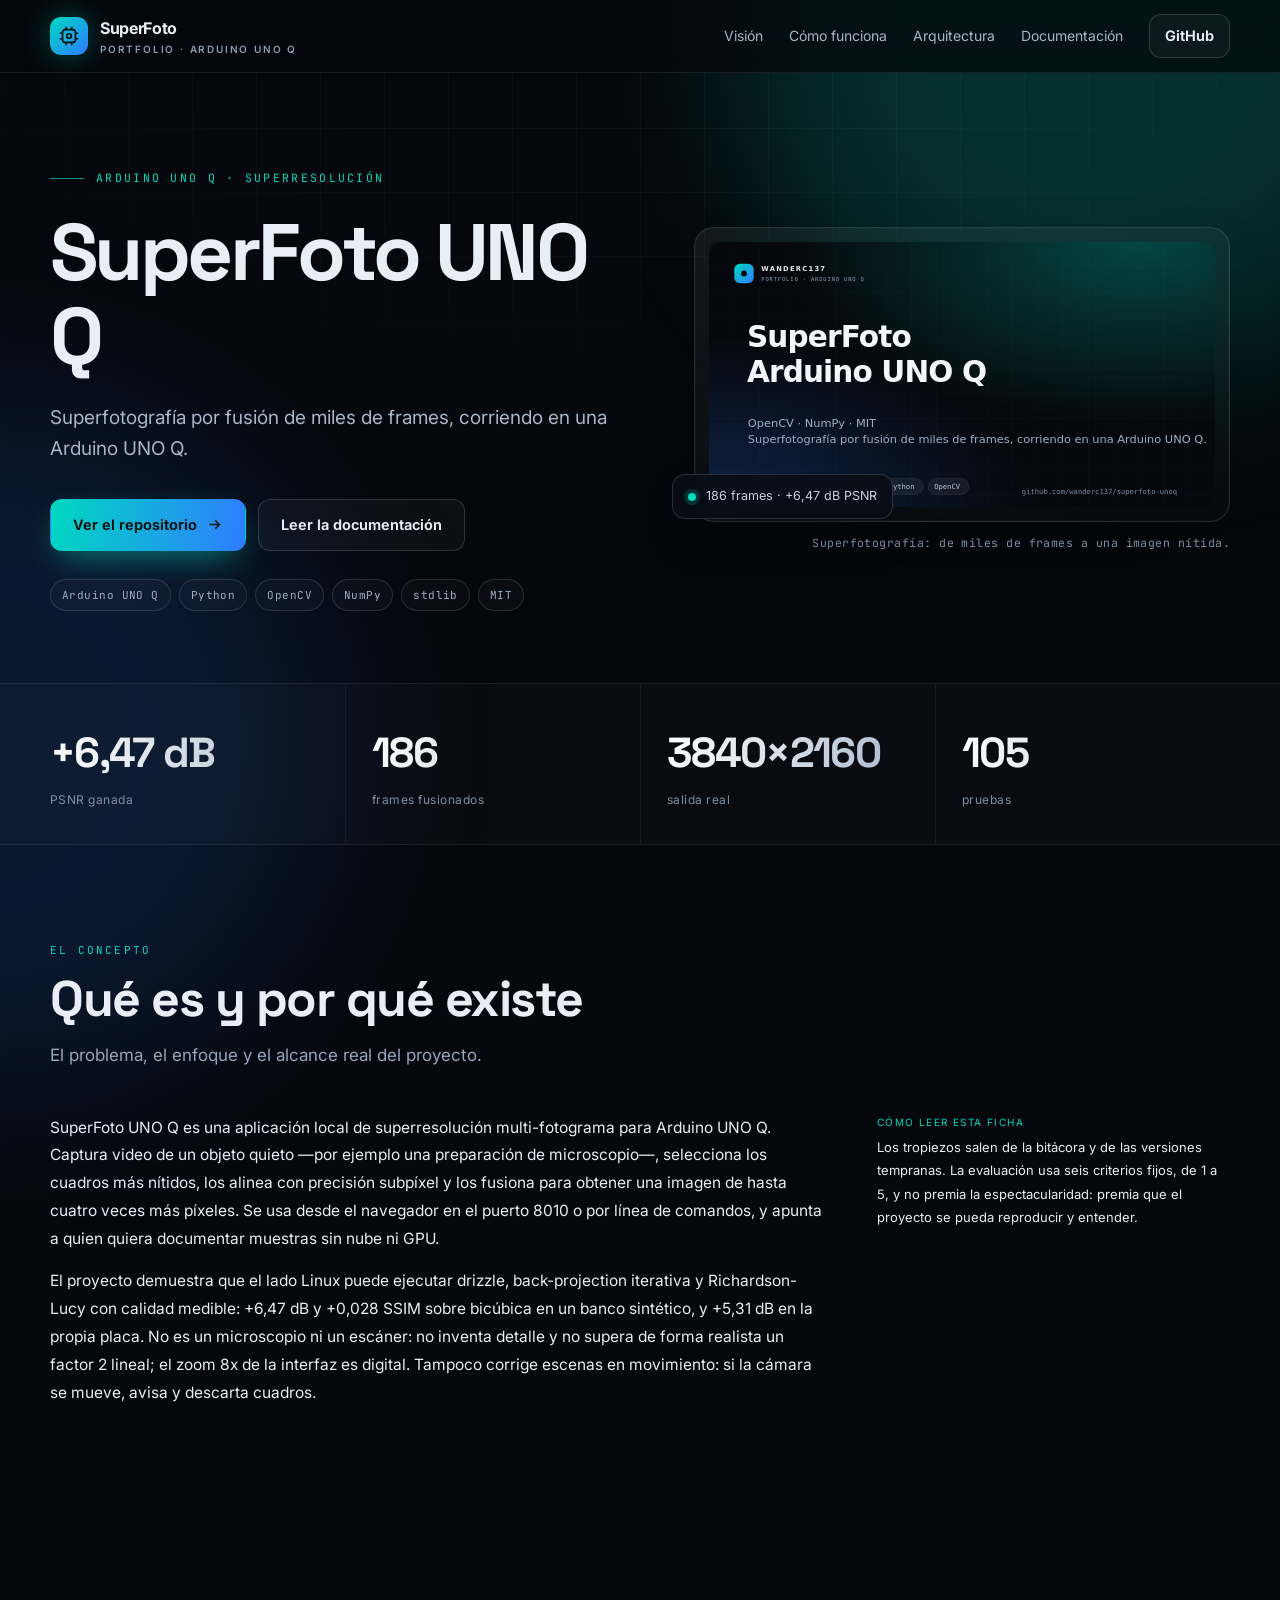
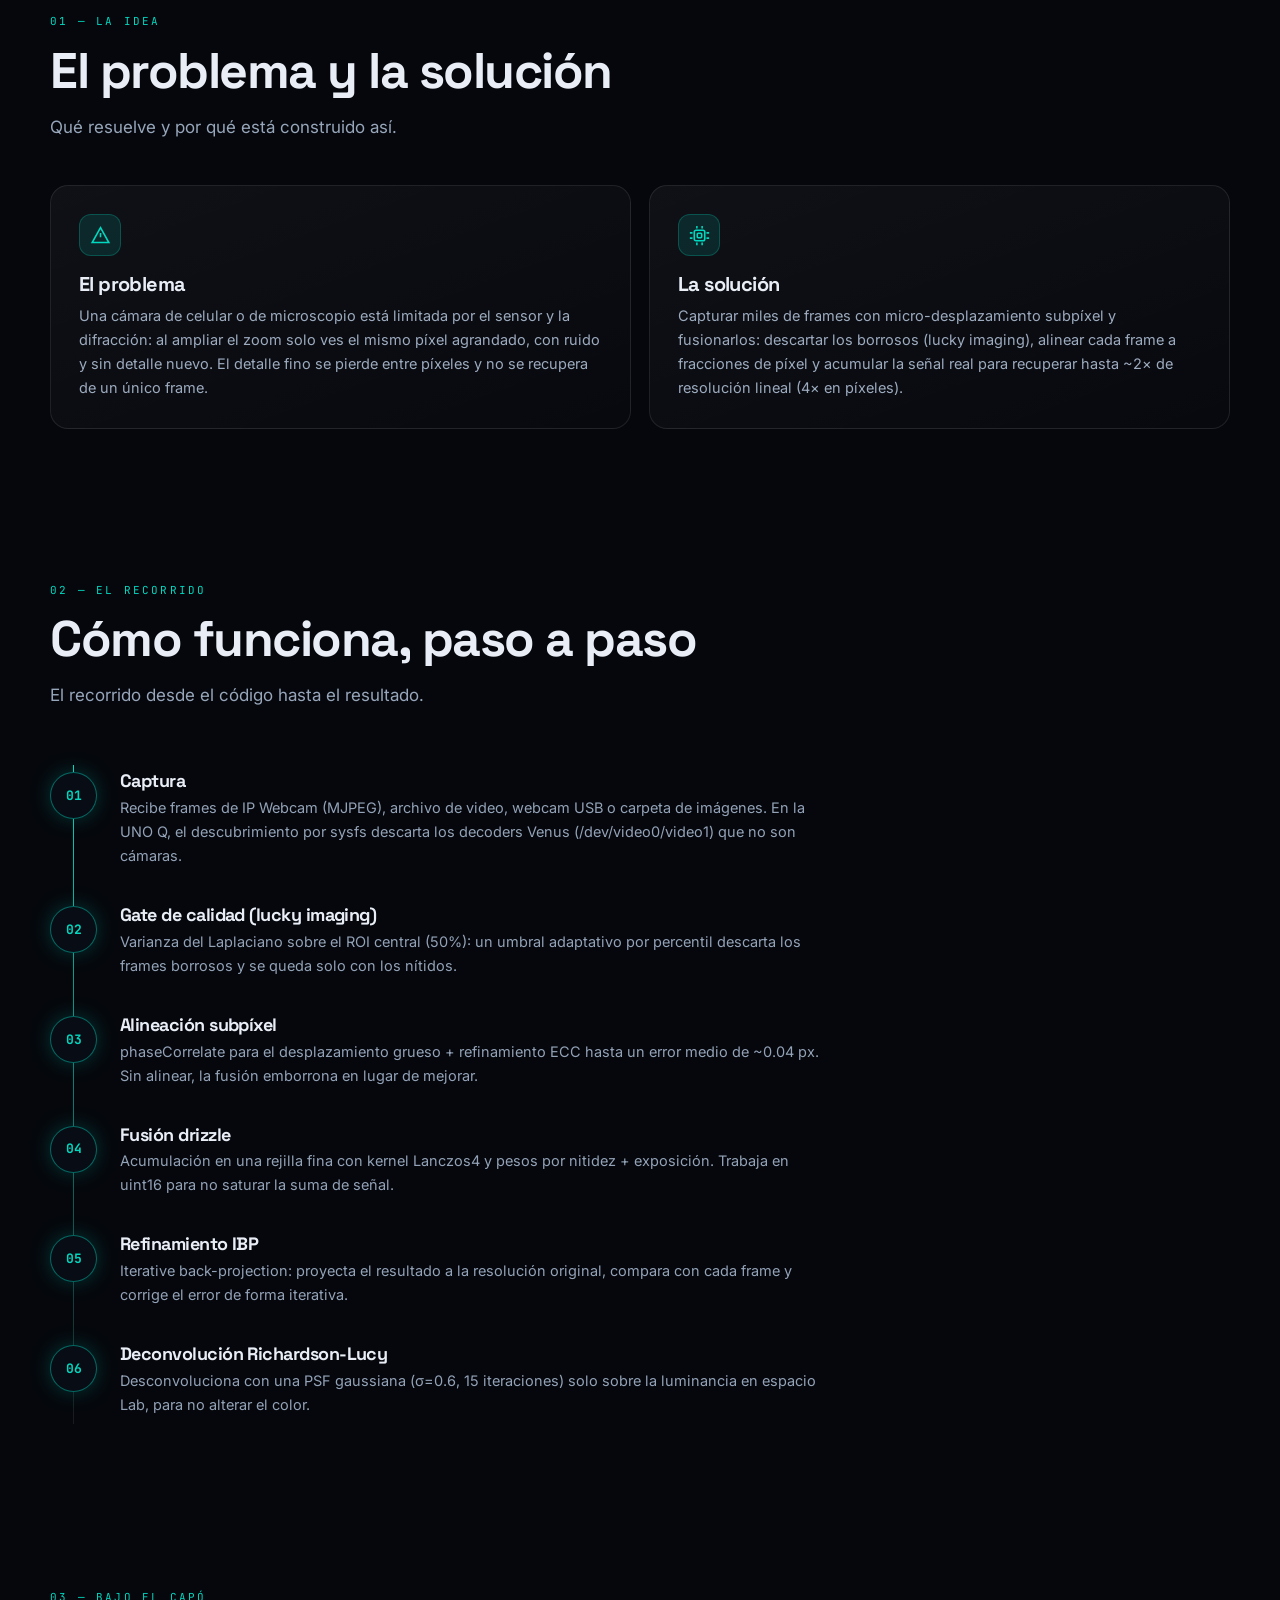
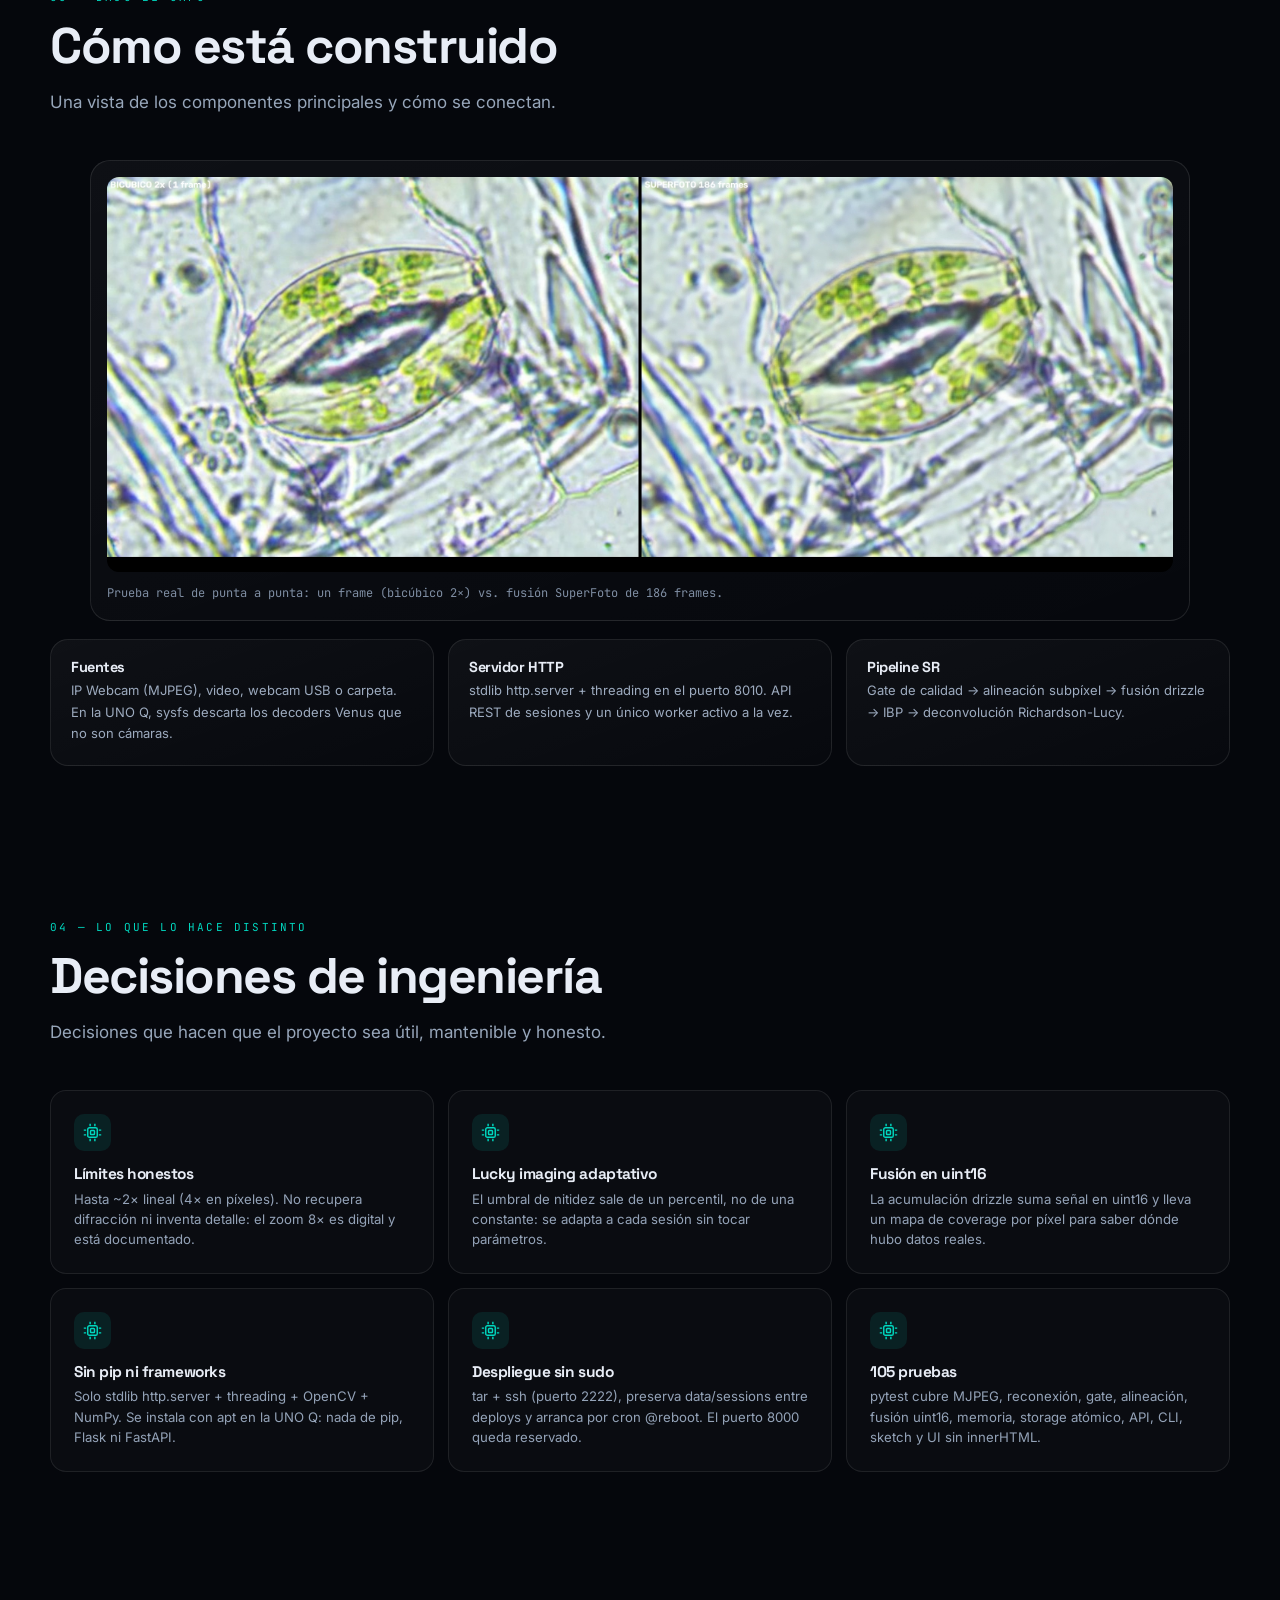
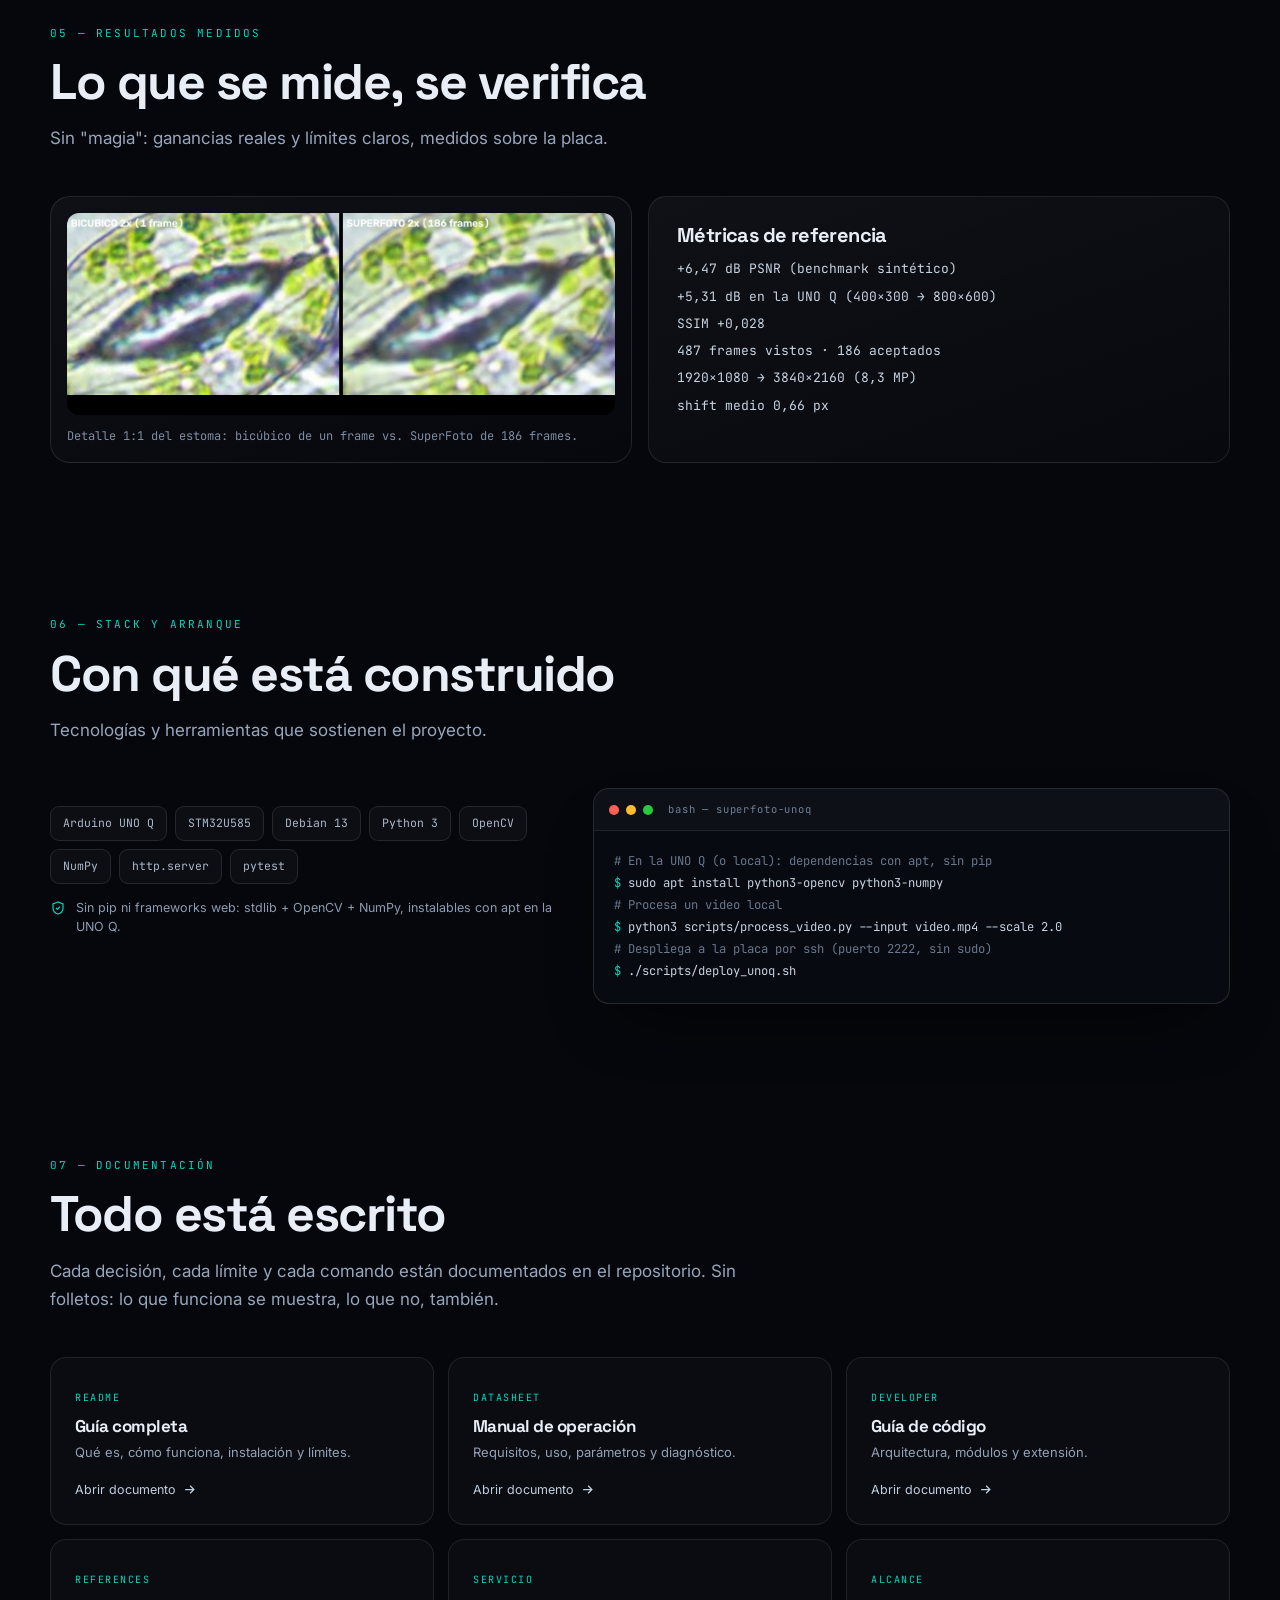
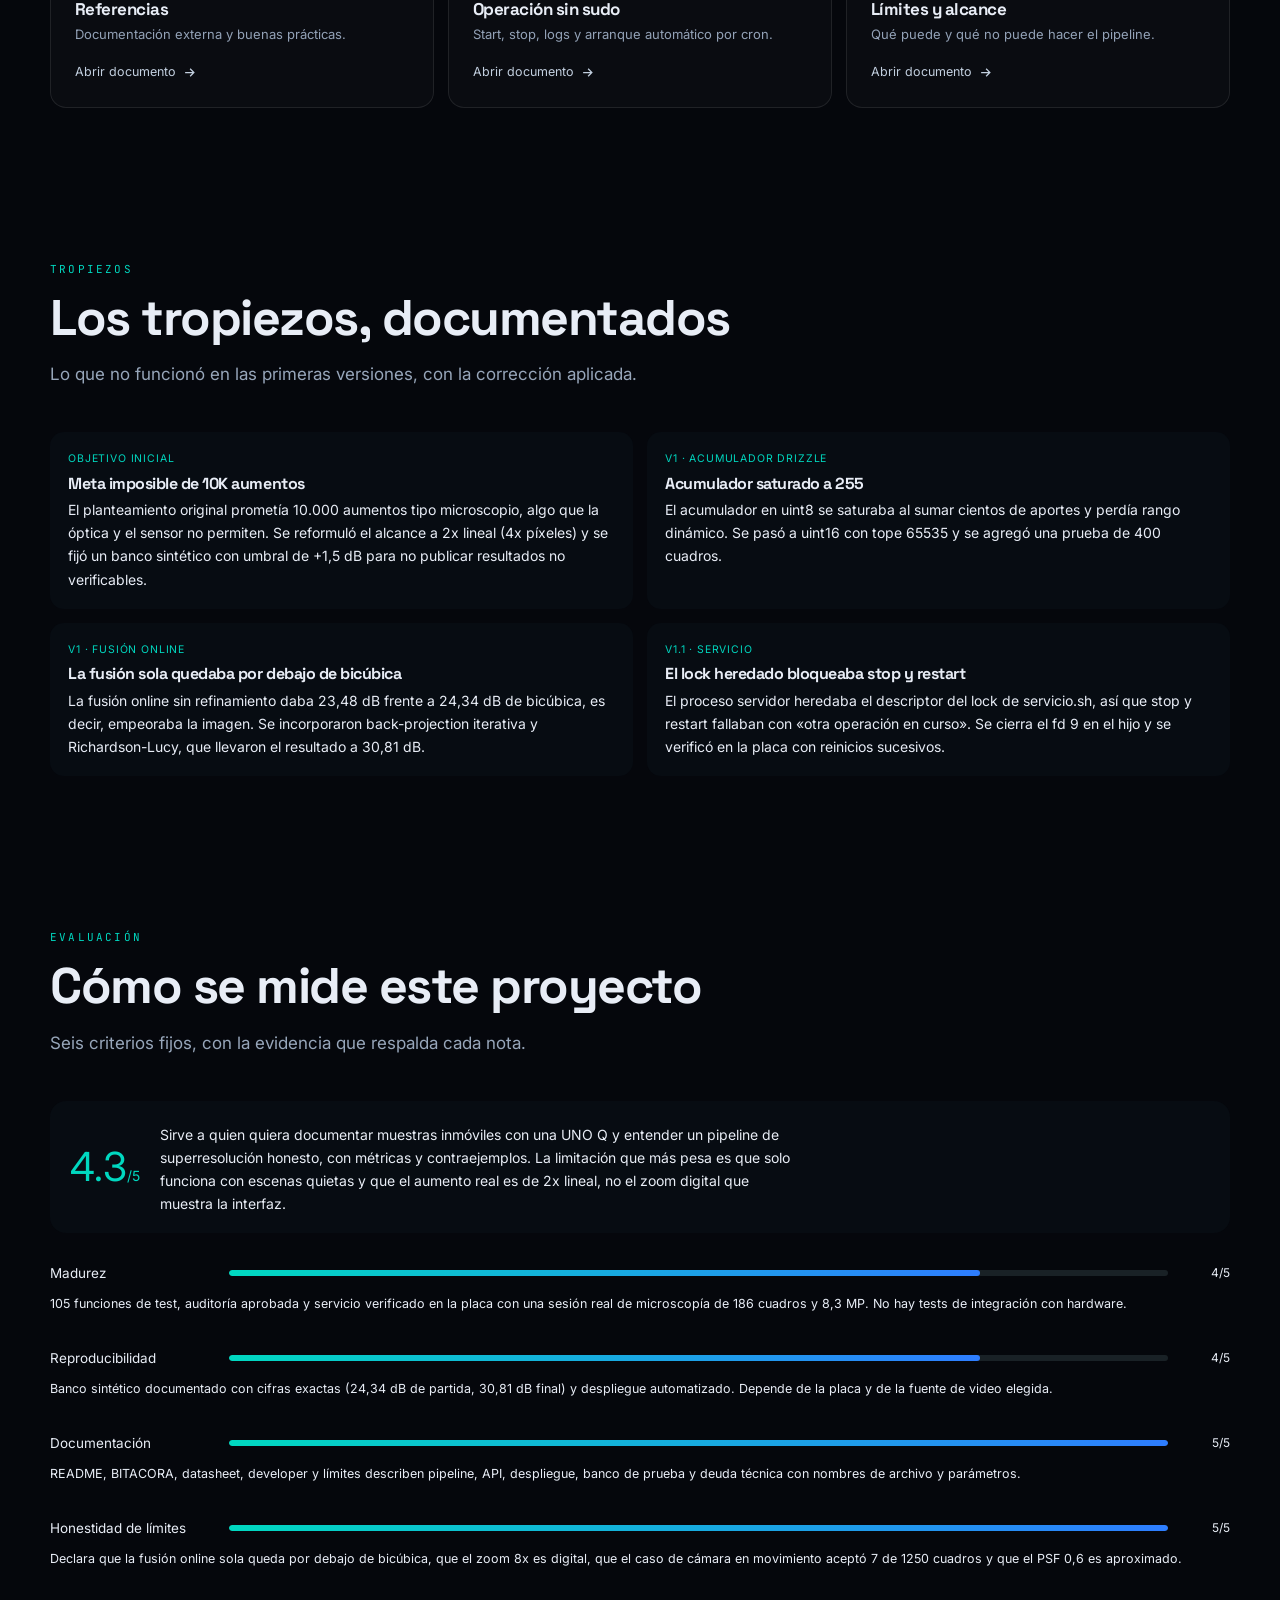
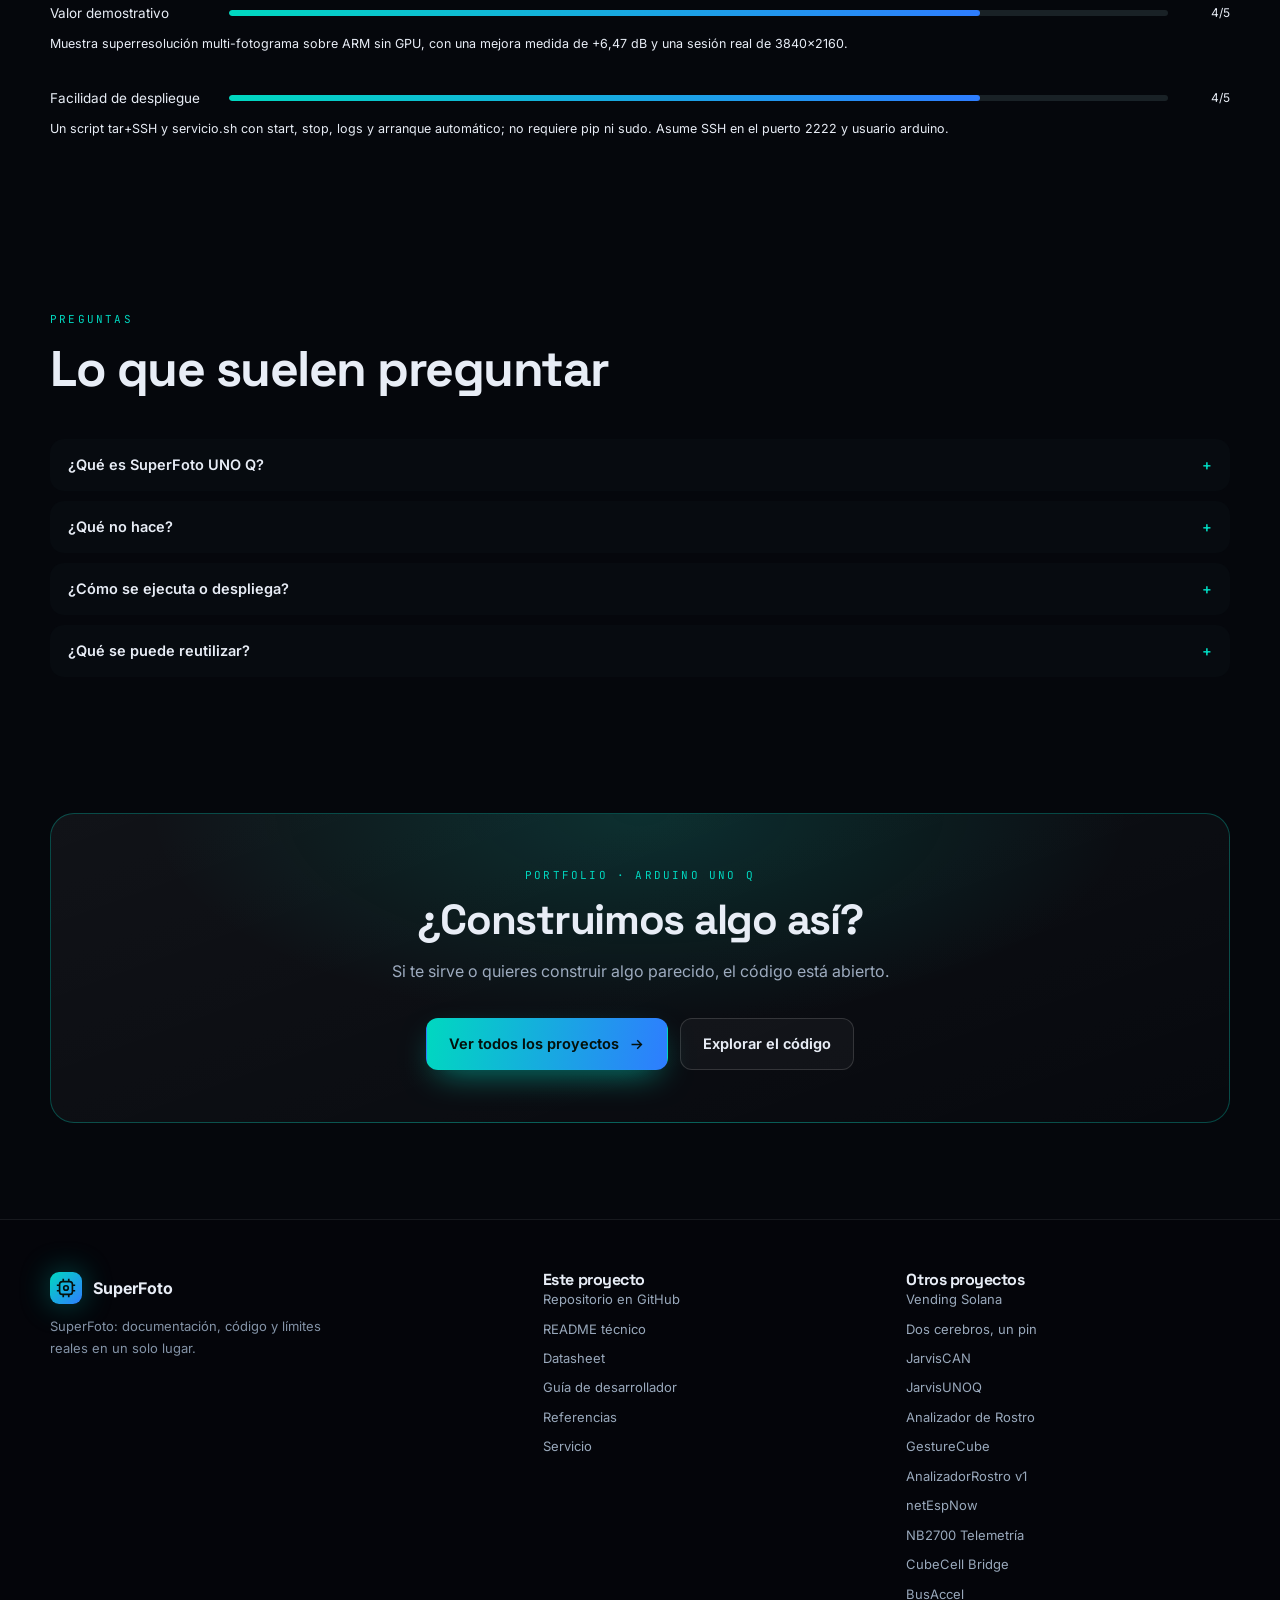
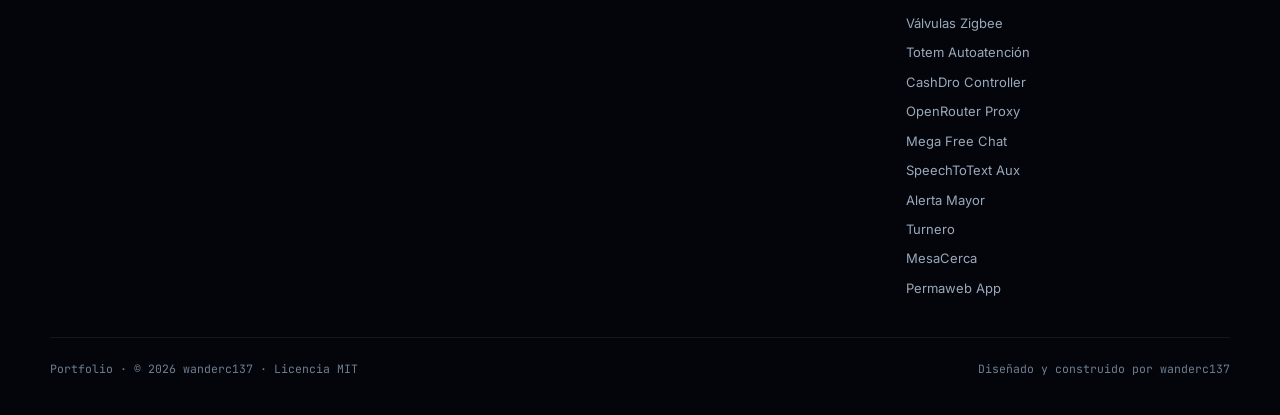
==== commit 7f960187: "docs: README y landing con concepto, tropiezos, evaluación y FAQ" ====
--- a/docs/index.html
+++ b/docs/index.html
@@ -1,24 +1,25 @@
-<!doctype html>
+<!DOCTYPE html>
+
 <html lang="es">
 <head>
-<meta charset="utf-8">
-<meta name="viewport" content="width=device-width, initial-scale=1">
+<meta charset="utf-8"/>
+<meta content="width=device-width, initial-scale=1" name="viewport"/>
 <title>SuperFoto UNO Q · SuperFoto</title>
-<meta name="description" content="Superfotografía por fusión de miles de frames, corriendo en una Arduino UNO Q.">
-<meta name="author" content="wanderc137">
-<meta property="og:type" content="website">
-<meta property="og:title" content="SuperFoto UNO Q · SuperFoto">
-<meta property="og:description" content="Superfotografía por fusión de miles de frames, corriendo en una Arduino UNO Q.">
-<meta property="og:url" content="https://wanderc137.github.io/superfoto-unoq/">
-<meta property="og:image" content="https://wanderc137.github.io/superfoto-unoq/assets/og.png">
-<meta name="twitter:card" content="summary_large_image">
-<meta name="twitter:title" content="SuperFoto UNO Q · SuperFoto">
-<meta name="twitter:description" content="Superfotografía por fusión de miles de frames, corriendo en una Arduino UNO Q.">
-<meta name="twitter:image" content="https://wanderc137.github.io/superfoto-unoq/assets/og.png">
-<link rel="icon" href="data:image/svg+xml,<svg xmlns='http://www.w3.org/2000/svg' viewBox='0 0 100 100'><rect width='100' height='100' rx='22' fill='%2305070c'/><rect x='22' y='22' width='56' height='56' rx='12' fill='none' stroke='%2300D8C0' stroke-width='7'/><circle cx='50' cy='50' r='9' fill='%2300D8C0'/></svg>">
-<link rel="preconnect" href="https://fonts.googleapis.com">
-<link rel="preconnect" href="https://fonts.gstatic.com" crossorigin>
-<link href="https://fonts.googleapis.com/css2?family=Inter:wght@400;500;600;700&family=JetBrains+Mono:wght@400;500;600&family=Space+Grotesk:wght@500;600;700&display=swap" rel="stylesheet">
+<meta content="Superfotografía por fusión de miles de frames, corriendo en una Arduino UNO Q." name="description"/>
+<meta content="wanderc137" name="author"/>
+<meta content="website" property="og:type"/>
+<meta content="SuperFoto UNO Q · SuperFoto" property="og:title"/>
+<meta content="Superfotografía por fusión de miles de frames, corriendo en una Arduino UNO Q." property="og:description"/>
+<meta content="https://wanderc137.github.io/superfoto-unoq/" property="og:url"/>
+<meta content="https://wanderc137.github.io/superfoto-unoq/assets/og.png" property="og:image"/>
+<meta content="summary_large_image" name="twitter:card"/>
+<meta content="SuperFoto UNO Q · SuperFoto" name="twitter:title"/>
+<meta content="Superfotografía por fusión de miles de frames, corriendo en una Arduino UNO Q." name="twitter:description"/>
+<meta content="https://wanderc137.github.io/superfoto-unoq/assets/og.png" name="twitter:image"/>
+<link href="data:image/svg+xml,&lt;svg xmlns='http://www.w3.org/2000/svg' viewBox='0 0 100 100'&gt;&lt;rect width='100' height='100' rx='22' fill='%2305070c'/&gt;&lt;rect x='22' y='22' width='56' height='56' rx='12' fill='none' stroke='%2300D8C0' stroke-width='7'/&gt;&lt;circle cx='50' cy='50' r='9' fill='%2300D8C0'/&gt;&lt;/svg&gt;" rel="icon"/>
+<link href="https://fonts.googleapis.com" rel="preconnect"/>
+<link crossorigin="" href="https://fonts.gstatic.com" rel="preconnect"/>
+<link href="https://fonts.googleapis.com/css2?family=Inter:wght@400;500;600;700&amp;family=JetBrains+Mono:wght@400;500;600&amp;family=Space+Grotesk:wght@500;600;700&amp;display=swap" rel="stylesheet"/>
 <style>
 *,*::before,*::after{box-sizing:border-box}
 html{scroll-behavior:smooth;scrollbar-width:none}
@@ -257,195 +258,214 @@
   .foot-grid{grid-template-columns:1fr}
   .section{padding:72px 0}
 }
+
+.fail-grid{display:grid;grid-template-columns:repeat(2,minmax(0,1fr));gap:14px;margin-top:6px}
+.fail{background:rgba(10,18,24,.55);border:1px solid var(--line);border-radius:14px;padding:18px}
+.fail .v{font-family:var(--mono);font-size:10.5px;letter-spacing:.08em;text-transform:uppercase;color:var(--accent)}
+.fail h3{font-size:16px;margin:8px 0 6px}
+.fail p{font-size:14px;margin:0;color:var(--muted)}
+.rating-head{display:flex;align-items:center;gap:20px;margin:6px 0 18px;padding:18px 20px;border:1px solid var(--line);border-radius:16px;background:rgba(10,18,24,.5)}
+.rating-avg{font-family:var(--mono);font-size:40px;line-height:1;color:var(--accent)}
+.rating-avg small{font-size:14px;color:var(--muted)}
+.rating-head p{margin:4px 0 0;font-size:14px;color:var(--muted);max-width:70ch}
+.rating{display:grid;gap:2px}
+.rating-row{display:grid;grid-template-columns:165px minmax(90px,1fr) 48px;gap:14px;align-items:center;padding:11px 0;border-bottom:1px solid var(--line)}
+.rating-row:last-child{border-bottom:0}
+.rating-name{font-size:13.5px;color:var(--text)}
+.rating-bar{height:6px;border-radius:99px;background:rgba(148,190,200,.14);overflow:hidden}
+.rating-bar span{display:block;height:100%;border-radius:99px;background:linear-gradient(90deg,var(--accent),var(--accent2))}
+.rating-score{font-family:var(--mono);font-size:12px;color:var(--muted);text-align:right}
+.rating-note{grid-column:1/-1;font-size:12.5px;color:var(--muted);margin:-4px 0 8px}
+.faq{display:grid;gap:10px;margin-top:4px}
+.faq details{border:1px solid var(--line);border-radius:14px;padding:14px 18px;background:rgba(10,18,24,.4)}
+.faq summary{cursor:pointer;font-weight:600;font-size:14.5px;list-style:none}
+.faq summary::-webkit-details-marker{display:none}
+.faq summary::after{content:"+";float:right;color:var(--accent);font-family:var(--mono)}
+.faq details[open] summary::after{content:"−"}
+.faq p{margin:10px 0 0;font-size:14px;color:var(--muted);line-height:1.7}
+.concept-grid{display:grid;grid-template-columns:1.35fr .65fr;gap:26px;align-items:start}
+.concept-grid p{font-size:15.5px;color:var(--muted);line-height:1.8;margin:0 0 14px}
+.concept-side{border-left:1px solid var(--line);padding-left:22px}
+.concept-side .k{font-family:var(--mono);font-size:10px;letter-spacing:.14em;text-transform:uppercase;color:var(--accent)}
+.concept-side p{font-size:13px;margin:6px 0 16px}
+@media(max-width:760px){.concept-grid,.fail-grid{grid-template-columns:1fr}.concept-side{border-left:0;padding-left:0}}
+
 </style>
 </head>
 <body style="--accent:#00D8C0;--accent2:#2E7DFF">
 <div class="grid-overlay"></div>
 <div class="glow one"></div>
 <div class="glow two"></div>
-
 <header class="nav">
-  <div class="wrap nav-inner">
-    <a class="brand" href="#top">
-      <span class="brand-mark"><svg viewBox="0 0 24 24"><rect x="5" y="5" width="14" height="14" rx="3"/><path d="M9 2v3M15 2v3M9 19v3M15 19v3M2 9h3M2 15h3M19 9h3M19 15h3"/><circle cx="12" cy="12" r="2.5"/></svg></span>
-      <span>SuperFoto<small>Portfolio · Arduino UNO Q</small></span>
-    </a>
-    <nav class="nav-links" aria-label="Navegación">
-      <a href="#problema">Visión</a>
-      <a href="#como">Cómo funciona</a>
-      <a href="#arquitectura">Arquitectura</a>
-      <a href="#docs">Documentación</a>
-      <a class="btn btn-ghost" style="padding:9px 15px" href="https://github.com/wanderc137/superfoto-unoq" target="_blank" rel="noopener">GitHub</a>
-    </nav>
-  </div>
+<div class="wrap nav-inner">
+<a class="brand" href="#top">
+<span class="brand-mark"><svg viewbox="0 0 24 24"><rect height="14" rx="3" width="14" x="5" y="5"></rect><path d="M9 2v3M15 2v3M9 19v3M15 19v3M2 9h3M2 15h3M19 9h3M19 15h3"></path><circle cx="12" cy="12" r="2.5"></circle></svg></span>
+<span>SuperFoto<small>Portfolio · Arduino UNO Q</small></span>
+</a>
+<nav aria-label="Navegación" class="nav-links">
+<a href="#problema">Visión</a>
+<a href="#como">Cómo funciona</a>
+<a href="#arquitectura">Arquitectura</a>
+<a href="#docs">Documentación</a>
+<a class="btn btn-ghost" href="https://github.com/wanderc137/superfoto-unoq" rel="noopener" style="padding:9px 15px" target="_blank">GitHub</a>
+</nav>
+</div>
 </header>
-
 <main id="top">
 <section class="hero">
-  <div class="wrap hero-grid">
-    <div class="hero-copy">
-      <div class="eyebrow">Arduino UNO Q · Superresolución</div>
-      <h1>SuperFoto UNO Q</h1>
-      <p class="lead">Superfotografía por fusión de miles de frames, corriendo en una Arduino UNO Q.</p>
-      <div class="hero-actions">
-        <a class="btn btn-primary" href="https://github.com/wanderc137/superfoto-unoq" target="_blank" rel="noopener">Ver el repositorio <svg viewBox="0 0 24 24"><path d="M5 12h14M13 6l6 6-6 6"/></svg></a>
-        <a class="btn btn-ghost" href="https://github.com/wanderc137/superfoto-unoq#readme" target="_blank" rel="noopener">Leer la documentación</a>
-      </div>
-      <div class="hero-badges"><span class="badge">Arduino UNO Q</span><span class="badge">Python</span><span class="badge">OpenCV</span><span class="badge">NumPy</span><span class="badge">stdlib</span><span class="badge">MIT</span></div>
-    </div>
-    <div class="hero-visual">
-      <div class="visual-frame"><img src="assets/og.svg" alt="SuperFoto UNO Q — superresolución por fusión de frames"></div>
-      <div class="visual-caption">Superfotografía: de miles de frames a una imagen nítida.</div>
-      <div class="float-chip"><span class="live-dot"></span>186 frames · +6,47 dB PSNR</div>
-    </div>
-  </div>
-</section>
-
-<section class="stats"><div class="wrap stats-grid"><div class="stat"><div class="stat-value">+6,47 dB</div><div class="stat-label">PSNR ganada</div></div><div class="stat"><div class="stat-value">186</div><div class="stat-label">frames fusionados</div></div><div class="stat"><div class="stat-value">3840×2160</div><div class="stat-label">salida real</div></div><div class="stat"><div class="stat-value">105</div><div class="stat-label">pruebas</div></div></div></section>
-
+<div class="wrap hero-grid">
+<div class="hero-copy">
+<div class="eyebrow">Arduino UNO Q · Superresolución</div>
+<h1>SuperFoto UNO Q</h1>
+<p class="lead">Superfotografía por fusión de miles de frames, corriendo en una Arduino UNO Q.</p>
+<div class="hero-actions">
+<a class="btn btn-primary" href="https://github.com/wanderc137/superfoto-unoq" rel="noopener" target="_blank">Ver el repositorio <svg viewbox="0 0 24 24"><path d="M5 12h14M13 6l6 6-6 6"></path></svg></a>
+<a class="btn btn-ghost" href="https://github.com/wanderc137/superfoto-unoq#readme" rel="noopener" target="_blank">Leer la documentación</a>
+</div>
+<div class="hero-badges"><span class="badge">Arduino UNO Q</span><span class="badge">Python</span><span class="badge">OpenCV</span><span class="badge">NumPy</span><span class="badge">stdlib</span><span class="badge">MIT</span></div>
+</div>
+<div class="hero-visual">
+<div class="visual-frame"><img alt="SuperFoto UNO Q — superresolución por fusión de frames" src="assets/og.svg"/></div>
+<div class="visual-caption">Superfotografía: de miles de frames a una imagen nítida.</div>
+<div class="float-chip"><span class="live-dot"></span>186 frames · +6,47 dB PSNR</div>
+</div>
+</div>
+</section>
+<section class="stats"><div class="wrap stats-grid"><div class="stat"><div class="stat-value">+6,47 dB</div><div class="stat-label">PSNR ganada</div></div><div class="stat"><div class="stat-value">186</div><div class="stat-label">frames fusionados</div></div><div class="stat"><div class="stat-value">3840×2160</div><div class="stat-label">salida real</div></div><div class="stat"><div class="stat-value">105</div><div class="stat-label">pruebas</div></div></div></section><section class="section" id="concepto"><div class="wrap"><div class="section-head"><div class="kicker">El concepto</div><h2>Qué es y por qué existe</h2><p class="section-sub">El problema, el enfoque y el alcance real del proyecto.</p></div><div class="concept-grid"><div><p>SuperFoto UNO Q es una aplicación local de superresolución multi-fotograma para Arduino UNO Q. Captura video de un objeto quieto —por ejemplo una preparación de microscopio—, selecciona los cuadros más nítidos, los alinea con precisión subpíxel y los fusiona para obtener una imagen de hasta cuatro veces más píxeles. Se usa desde el navegador en el puerto 8010 o por línea de comandos, y apunta a quien quiera documentar muestras sin nube ni GPU.</p><p>El proyecto demuestra que el lado Linux puede ejecutar drizzle, back-projection iterativa y Richardson-Lucy con calidad medible: +6,47 dB y +0,028 SSIM sobre bicúbica en un banco sintético, y +5,31 dB en la propia placa. No es un microscopio ni un escáner: no inventa detalle y no supera de forma realista un factor 2 lineal; el zoom 8x de la interfaz es digital. Tampoco corrige escenas en movimiento: si la cámara se mueve, avisa y descarta cuadros.</p></div><div class="concept-side"><div class="k">Cómo leer esta ficha</div><p>Los tropiezos salen de la bitácora y de las versiones tempranas. La evaluación usa seis criterios fijos, de 1 a 5, y no premia la espectacularidad: premia que el proyecto se pueda reproducir y entender.</p></div></div></div></section>
 <section class="section" id="problema">
-  <div class="wrap">
-    <div class="section-head reveal">
-      <div class="kicker">01 — La idea</div>
-      <h2>El problema y la solución</h2>
-      <p class="section-sub">Qué resuelve y por qué está construido así.</p>
-    </div>
-    <div class="split">
-      <div class="card reveal"><div class="icon"><svg viewBox="0 0 24 24" aria-hidden="true"><path d="M12 3 2.5 20h19L12 3Z"/><path d="M12 9v5M12 17v.01"/></svg></div><h3>El problema</h3><p>Una cámara de celular o de microscopio está limitada por el sensor y la difracción: al ampliar el zoom solo ves el mismo píxel agrandado, con ruido y sin detalle nuevo. El detalle fino se pierde entre píxeles y no se recupera de un único frame.</p></div>
-      <div class="card reveal"><div class="icon"><svg viewBox="0 0 24 24" aria-hidden="true"><rect x="6" y="6" width="12" height="12" rx="2"/><path d="M9 1v3M15 1v3M9 20v3M15 20v3M1 9h3M1 15h3M20 9h3M20 15h3"/><rect x="9.5" y="9.5" width="5" height="5" rx="1"/></svg></div><h3>La solución</h3><p>Capturar miles de frames con micro-desplazamiento subpíxel y fusionarlos: descartar los borrosos (lucky imaging), alinear cada frame a fracciones de píxel y acumular la señal real para recuperar hasta ~2× de resolución lineal (4× en píxeles).</p></div>
-    </div>
-  </div>
-</section>
-
+<div class="wrap">
+<div class="section-head reveal">
+<div class="kicker">01 — La idea</div>
+<h2>El problema y la solución</h2>
+<p class="section-sub">Qué resuelve y por qué está construido así.</p>
+</div>
+<div class="split">
+<div class="card reveal"><div class="icon"><svg aria-hidden="true" viewbox="0 0 24 24"><path d="M12 3 2.5 20h19L12 3Z"></path><path d="M12 9v5M12 17v.01"></path></svg></div><h3>El problema</h3><p>Una cámara de celular o de microscopio está limitada por el sensor y la difracción: al ampliar el zoom solo ves el mismo píxel agrandado, con ruido y sin detalle nuevo. El detalle fino se pierde entre píxeles y no se recupera de un único frame.</p></div>
+<div class="card reveal"><div class="icon"><svg aria-hidden="true" viewbox="0 0 24 24"><rect height="12" rx="2" width="12" x="6" y="6"></rect><path d="M9 1v3M15 1v3M9 20v3M15 20v3M1 9h3M1 15h3M20 9h3M20 15h3"></path><rect height="5" rx="1" width="5" x="9.5" y="9.5"></rect></svg></div><h3>La solución</h3><p>Capturar miles de frames con micro-desplazamiento subpíxel y fusionarlos: descartar los borrosos (lucky imaging), alinear cada frame a fracciones de píxel y acumular la señal real para recuperar hasta ~2× de resolución lineal (4× en píxeles).</p></div>
+</div>
+</div>
+</section>
 <section class="section tight" id="como">
-  <div class="wrap">
-    <div class="section-head reveal">
-      <div class="kicker">02 — El recorrido</div>
-      <h2>Cómo funciona, paso a paso</h2>
-      <p class="section-sub">El recorrido desde el código hasta el resultado.</p>
-    </div>
-    <div class="timeline reveal"><div class="step"><div class="step-num">01</div><div class="step-body"><h3>Captura</h3><p>Recibe frames de IP Webcam (MJPEG), archivo de video, webcam USB o carpeta de imágenes. En la UNO Q, el descubrimiento por sysfs descarta los decoders Venus (/dev/video0/video1) que no son cámaras.</p></div></div><div class="step"><div class="step-num">02</div><div class="step-body"><h3>Gate de calidad (lucky imaging)</h3><p>Varianza del Laplaciano sobre el ROI central (50%): un umbral adaptativo por percentil descarta los frames borrosos y se queda solo con los nítidos.</p></div></div><div class="step"><div class="step-num">03</div><div class="step-body"><h3>Alineación subpíxel</h3><p>phaseCorrelate para el desplazamiento grueso + refinamiento ECC hasta un error medio de ~0.04 px. Sin alinear, la fusión emborrona en lugar de mejorar.</p></div></div><div class="step"><div class="step-num">04</div><div class="step-body"><h3>Fusión drizzle</h3><p>Acumulación en una rejilla fina con kernel Lanczos4 y pesos por nitidez + exposición. Trabaja en uint16 para no saturar la suma de señal.</p></div></div><div class="step"><div class="step-num">05</div><div class="step-body"><h3>Refinamiento IBP</h3><p>Iterative back-projection: proyecta el resultado a la resolución original, compara con cada frame y corrige el error de forma iterativa.</p></div></div><div class="step"><div class="step-num">06</div><div class="step-body"><h3>Deconvolución Richardson-Lucy</h3><p>Desconvoluciona con una PSF gaussiana (σ=0.6, 15 iteraciones) solo sobre la luminancia en espacio Lab, para no alterar el color.</p></div></div></div>
-  </div>
-</section>
-
+<div class="wrap">
+<div class="section-head reveal">
+<div class="kicker">02 — El recorrido</div>
+<h2>Cómo funciona, paso a paso</h2>
+<p class="section-sub">El recorrido desde el código hasta el resultado.</p>
+</div>
+<div class="timeline reveal"><div class="step"><div class="step-num">01</div><div class="step-body"><h3>Captura</h3><p>Recibe frames de IP Webcam (MJPEG), archivo de video, webcam USB o carpeta de imágenes. En la UNO Q, el descubrimiento por sysfs descarta los decoders Venus (/dev/video0/video1) que no son cámaras.</p></div></div><div class="step"><div class="step-num">02</div><div class="step-body"><h3>Gate de calidad (lucky imaging)</h3><p>Varianza del Laplaciano sobre el ROI central (50%): un umbral adaptativo por percentil descarta los frames borrosos y se queda solo con los nítidos.</p></div></div><div class="step"><div class="step-num">03</div><div class="step-body"><h3>Alineación subpíxel</h3><p>phaseCorrelate para el desplazamiento grueso + refinamiento ECC hasta un error medio de ~0.04 px. Sin alinear, la fusión emborrona en lugar de mejorar.</p></div></div><div class="step"><div class="step-num">04</div><div class="step-body"><h3>Fusión drizzle</h3><p>Acumulación en una rejilla fina con kernel Lanczos4 y pesos por nitidez + exposición. Trabaja en uint16 para no saturar la suma de señal.</p></div></div><div class="step"><div class="step-num">05</div><div class="step-body"><h3>Refinamiento IBP</h3><p>Iterative back-projection: proyecta el resultado a la resolución original, compara con cada frame y corrige el error de forma iterativa.</p></div></div><div class="step"><div class="step-num">06</div><div class="step-body"><h3>Deconvolución Richardson-Lucy</h3><p>Desconvoluciona con una PSF gaussiana (σ=0.6, 15 iteraciones) solo sobre la luminancia en espacio Lab, para no alterar el color.</p></div></div></div>
+</div>
+</section>
 <section class="section tight" id="arquitectura">
-  <div class="wrap">
-    <div class="section-head reveal">
-      <div class="kicker">03 — Bajo el capó</div>
-      <h2>Cómo está construido</h2>
-      <p class="section-sub">Una vista de los componentes principales y cómo se conectan.</p>
-    </div>
-    <figure class="figure reveal"><img src="img/compare_stoma.jpg" alt="Prueba real: un frame bicúbico vs. fusión de 186 frames" loading="lazy"><figcaption>Prueba real de punta a punta: un frame (bicúbico 2×) vs. fusión SuperFoto de 186 frames.</figcaption></figure>
-    <div class="arch-points reveal"><div class="card"><h4>Fuentes</h4><p>IP Webcam (MJPEG), video, webcam USB o carpeta. En la UNO Q, sysfs descarta los decoders Venus que no son cámaras.</p></div><div class="card"><h4>Servidor HTTP</h4><p>stdlib http.server + threading en el puerto 8010. API REST de sesiones y un único worker activo a la vez.</p></div><div class="card"><h4>Pipeline SR</h4><p>Gate de calidad → alineación subpíxel → fusión drizzle → IBP → deconvolución Richardson-Lucy.</p></div></div>
-  </div>
-</section>
-
+<div class="wrap">
+<div class="section-head reveal">
+<div class="kicker">03 — Bajo el capó</div>
+<h2>Cómo está construido</h2>
+<p class="section-sub">Una vista de los componentes principales y cómo se conectan.</p>
+</div>
+<figure class="figure reveal"><img alt="Prueba real: un frame bicúbico vs. fusión de 186 frames" loading="lazy" src="img/compare_stoma.jpg"/><figcaption>Prueba real de punta a punta: un frame (bicúbico 2×) vs. fusión SuperFoto de 186 frames.</figcaption></figure>
+<div class="arch-points reveal"><div class="card"><h4>Fuentes</h4><p>IP Webcam (MJPEG), video, webcam USB o carpeta. En la UNO Q, sysfs descarta los decoders Venus que no son cámaras.</p></div><div class="card"><h4>Servidor HTTP</h4><p>stdlib http.server + threading en el puerto 8010. API REST de sesiones y un único worker activo a la vez.</p></div><div class="card"><h4>Pipeline SR</h4><p>Gate de calidad → alineación subpíxel → fusión drizzle → IBP → deconvolución Richardson-Lucy.</p></div></div>
+</div>
+</section>
 <section class="section tight">
-  <div class="wrap">
-    <div class="section-head reveal">
-      <div class="kicker">04 — Lo que lo hace distinto</div>
-      <h2>Decisiones de ingeniería</h2>
-      <p class="section-sub">Decisiones que hacen que el proyecto sea útil, mantenible y honesto.</p>
-    </div>
-    <div class="features reveal"><div class="feature"><div class="icon"><svg viewBox="0 0 24 24" aria-hidden="true"><rect x="6" y="6" width="12" height="12" rx="2"/><path d="M9 1v3M15 1v3M9 20v3M15 20v3M1 9h3M1 15h3M20 9h3M20 15h3"/><rect x="9.5" y="9.5" width="5" height="5" rx="1"/></svg></div><h3>Límites honestos</h3><p>Hasta ~2× lineal (4× en píxeles). No recupera difracción ni inventa detalle: el zoom 8× es digital y está documentado.</p></div><div class="feature"><div class="icon"><svg viewBox="0 0 24 24" aria-hidden="true"><rect x="6" y="6" width="12" height="12" rx="2"/><path d="M9 1v3M15 1v3M9 20v3M15 20v3M1 9h3M1 15h3M20 9h3M20 15h3"/><rect x="9.5" y="9.5" width="5" height="5" rx="1"/></svg></div><h3>Lucky imaging adaptativo</h3><p>El umbral de nitidez sale de un percentil, no de una constante: se adapta a cada sesión sin tocar parámetros.</p></div><div class="feature"><div class="icon"><svg viewBox="0 0 24 24" aria-hidden="true"><rect x="6" y="6" width="12" height="12" rx="2"/><path d="M9 1v3M15 1v3M9 20v3M15 20v3M1 9h3M1 15h3M20 9h3M20 15h3"/><rect x="9.5" y="9.5" width="5" height="5" rx="1"/></svg></div><h3>Fusión en uint16</h3><p>La acumulación drizzle suma señal en uint16 y lleva un mapa de coverage por píxel para saber dónde hubo datos reales.</p></div><div class="feature"><div class="icon"><svg viewBox="0 0 24 24" aria-hidden="true"><rect x="6" y="6" width="12" height="12" rx="2"/><path d="M9 1v3M15 1v3M9 20v3M15 20v3M1 9h3M1 15h3M20 9h3M20 15h3"/><rect x="9.5" y="9.5" width="5" height="5" rx="1"/></svg></div><h3>Sin pip ni frameworks</h3><p>Solo stdlib http.server + threading + OpenCV + NumPy. Se instala con apt en la UNO Q: nada de pip, Flask ni FastAPI.</p></div><div class="feature"><div class="icon"><svg viewBox="0 0 24 24" aria-hidden="true"><rect x="6" y="6" width="12" height="12" rx="2"/><path d="M9 1v3M15 1v3M9 20v3M15 20v3M1 9h3M1 15h3M20 9h3M20 15h3"/><rect x="9.5" y="9.5" width="5" height="5" rx="1"/></svg></div><h3>Despliegue sin sudo</h3><p>tar + ssh (puerto 2222), preserva data/sessions entre deploys y arranca por cron @reboot. El puerto 8000 queda reservado.</p></div><div class="feature"><div class="icon"><svg viewBox="0 0 24 24" aria-hidden="true"><rect x="6" y="6" width="12" height="12" rx="2"/><path d="M9 1v3M15 1v3M9 20v3M15 20v3M1 9h3M1 15h3M20 9h3M20 15h3"/><rect x="9.5" y="9.5" width="5" height="5" rx="1"/></svg></div><h3>105 pruebas</h3><p>pytest cubre MJPEG, reconexión, gate, alineación, fusión uint16, memoria, storage atómico, API, CLI, sketch y UI sin innerHTML.</p></div></div>
-  </div>
-</section>
-
+<div class="wrap">
+<div class="section-head reveal">
+<div class="kicker">04 — Lo que lo hace distinto</div>
+<h2>Decisiones de ingeniería</h2>
+<p class="section-sub">Decisiones que hacen que el proyecto sea útil, mantenible y honesto.</p>
+</div>
+<div class="features reveal"><div class="feature"><div class="icon"><svg aria-hidden="true" viewbox="0 0 24 24"><rect height="12" rx="2" width="12" x="6" y="6"></rect><path d="M9 1v3M15 1v3M9 20v3M15 20v3M1 9h3M1 15h3M20 9h3M20 15h3"></path><rect height="5" rx="1" width="5" x="9.5" y="9.5"></rect></svg></div><h3>Límites honestos</h3><p>Hasta ~2× lineal (4× en píxeles). No recupera difracción ni inventa detalle: el zoom 8× es digital y está documentado.</p></div><div class="feature"><div class="icon"><svg aria-hidden="true" viewbox="0 0 24 24"><rect height="12" rx="2" width="12" x="6" y="6"></rect><path d="M9 1v3M15 1v3M9 20v3M15 20v3M1 9h3M1 15h3M20 9h3M20 15h3"></path><rect height="5" rx="1" width="5" x="9.5" y="9.5"></rect></svg></div><h3>Lucky imaging adaptativo</h3><p>El umbral de nitidez sale de un percentil, no de una constante: se adapta a cada sesión sin tocar parámetros.</p></div><div class="feature"><div class="icon"><svg aria-hidden="true" viewbox="0 0 24 24"><rect height="12" rx="2" width="12" x="6" y="6"></rect><path d="M9 1v3M15 1v3M9 20v3M15 20v3M1 9h3M1 15h3M20 9h3M20 15h3"></path><rect height="5" rx="1" width="5" x="9.5" y="9.5"></rect></svg></div><h3>Fusión en uint16</h3><p>La acumulación drizzle suma señal en uint16 y lleva un mapa de coverage por píxel para saber dónde hubo datos reales.</p></div><div class="feature"><div class="icon"><svg aria-hidden="true" viewbox="0 0 24 24"><rect height="12" rx="2" width="12" x="6" y="6"></rect><path d="M9 1v3M15 1v3M9 20v3M15 20v3M1 9h3M1 15h3M20 9h3M20 15h3"></path><rect height="5" rx="1" width="5" x="9.5" y="9.5"></rect></svg></div><h3>Sin pip ni frameworks</h3><p>Solo stdlib http.server + threading + OpenCV + NumPy. Se instala con apt en la UNO Q: nada de pip, Flask ni FastAPI.</p></div><div class="feature"><div class="icon"><svg aria-hidden="true" viewbox="0 0 24 24"><rect height="12" rx="2" width="12" x="6" y="6"></rect><path d="M9 1v3M15 1v3M9 20v3M15 20v3M1 9h3M1 15h3M20 9h3M20 15h3"></path><rect height="5" rx="1" width="5" x="9.5" y="9.5"></rect></svg></div><h3>Despliegue sin sudo</h3><p>tar + ssh (puerto 2222), preserva data/sessions entre deploys y arranca por cron @reboot. El puerto 8000 queda reservado.</p></div><div class="feature"><div class="icon"><svg aria-hidden="true" viewbox="0 0 24 24"><rect height="12" rx="2" width="12" x="6" y="6"></rect><path d="M9 1v3M15 1v3M9 20v3M15 20v3M1 9h3M1 15h3M20 9h3M20 15h3"></path><rect height="5" rx="1" width="5" x="9.5" y="9.5"></rect></svg></div><h3>105 pruebas</h3><p>pytest cubre MJPEG, reconexión, gate, alineación, fusión uint16, memoria, storage atómico, API, CLI, sketch y UI sin innerHTML.</p></div></div>
+</div>
+</section>
 <section class="section tight">
-  <div class="wrap">
-    <div class="section-head reveal">
-      <div class="kicker">05 — Resultados medidos</div>
-      <h2>Lo que se mide, se verifica</h2>
-      <p class="section-sub">Sin "magia": ganancias reales y límites claros, medidos sobre la placa.</p>
-    </div>
-    <div class="gallery reveal">
-      <figure class="figure"><img src="img/compare_stoma_detail.jpg" alt="Detalle 1:1 de la superresolución" loading="lazy"><figcaption>Detalle 1:1 del estoma: bicúbico de un frame vs. SuperFoto de 186 frames.</figcaption></figure>
-      <div class="card"><h3>Métricas de referencia</h3><p style="font-family:'JetBrains Mono',monospace;font-size:13px;line-height:2.1;color:#c7d3e2">+6,47 dB PSNR (benchmark sintético)<br>+5,31 dB en la UNO Q (400×300 → 800×600)<br>SSIM +0,028<br>487 frames vistos · 186 aceptados<br>1920×1080 → 3840×2160 (8,3 MP)<br>shift medio 0,66 px</p></div>
-    </div>
-  </div>
-</section>
-
+<div class="wrap">
+<div class="section-head reveal">
+<div class="kicker">05 — Resultados medidos</div>
+<h2>Lo que se mide, se verifica</h2>
+<p class="section-sub">Sin "magia": ganancias reales y límites claros, medidos sobre la placa.</p>
+</div>
+<div class="gallery reveal">
+<figure class="figure"><img alt="Detalle 1:1 de la superresolución" loading="lazy" src="img/compare_stoma_detail.jpg"/><figcaption>Detalle 1:1 del estoma: bicúbico de un frame vs. SuperFoto de 186 frames.</figcaption></figure>
+<div class="card"><h3>Métricas de referencia</h3><p style="font-family:'JetBrains Mono',monospace;font-size:13px;line-height:2.1;color:#c7d3e2">+6,47 dB PSNR (benchmark sintético)<br/>+5,31 dB en la UNO Q (400×300 → 800×600)<br/>SSIM +0,028<br/>487 frames vistos · 186 aceptados<br/>1920×1080 → 3840×2160 (8,3 MP)<br/>shift medio 0,66 px</p></div>
+</div>
+</div>
+</section>
 <section class="section tight">
-  <div class="wrap">
-    <div class="section-head reveal">
-      <div class="kicker">06 — Stack y arranque</div>
-      <h2>Con qué está construido</h2>
-      <p class="section-sub">Tecnologías y herramientas que sostienen el proyecto.</p>
-    </div>
-    <div class="stack-grid">
-      <div class="reveal">
-        <div class="chips"><span class="chip">Arduino UNO Q</span><span class="chip">STM32U585</span><span class="chip">Debian 13</span><span class="chip">Python 3</span><span class="chip">OpenCV</span><span class="chip">NumPy</span><span class="chip">http.server</span><span class="chip">pytest</span></div>
-        <div class="note"><svg viewBox="0 0 24 24" aria-hidden="true"><path d="M12 3 4.5 6v5.5c0 4.6 3.2 8.4 7.5 9.5 4.3-1.1 7.5-4.9 7.5-9.5V6L12 3Z"/><path d="m9 12 2 2 4-4"/></svg><span>Sin pip ni frameworks web: stdlib + OpenCV + NumPy, instalables con apt en la UNO Q.</span></div>
-      </div>
-      <div class="terminal reveal">
-        <div class="terminal-bar"><i></i><i></i><i></i><span>bash — superfoto-unoq</span></div>
-        <pre><span class="c"># En la UNO Q (o local): dependencias con apt, sin pip</span>
+<div class="wrap">
+<div class="section-head reveal">
+<div class="kicker">06 — Stack y arranque</div>
+<h2>Con qué está construido</h2>
+<p class="section-sub">Tecnologías y herramientas que sostienen el proyecto.</p>
+</div>
+<div class="stack-grid">
+<div class="reveal">
+<div class="chips"><span class="chip">Arduino UNO Q</span><span class="chip">STM32U585</span><span class="chip">Debian 13</span><span class="chip">Python 3</span><span class="chip">OpenCV</span><span class="chip">NumPy</span><span class="chip">http.server</span><span class="chip">pytest</span></div>
+<div class="note"><svg aria-hidden="true" viewbox="0 0 24 24"><path d="M12 3 4.5 6v5.5c0 4.6 3.2 8.4 7.5 9.5 4.3-1.1 7.5-4.9 7.5-9.5V6L12 3Z"></path><path d="m9 12 2 2 4-4"></path></svg><span>Sin pip ni frameworks web: stdlib + OpenCV + NumPy, instalables con apt en la UNO Q.</span></div>
+</div>
+<div class="terminal reveal">
+<div class="terminal-bar"><i></i><i></i><i></i><span>bash — superfoto-unoq</span></div>
+<pre><span class="c"># En la UNO Q (o local): dependencias con apt, sin pip</span>
 <span class="p">$</span> sudo apt install python3-opencv python3-numpy
 <span class="c"># Procesa un video local</span>
 <span class="p">$</span> python3 scripts/process_video.py --input video.mp4 --scale 2.0
 <span class="c"># Despliega a la placa por ssh (puerto 2222, sin sudo)</span>
 <span class="p">$</span> ./scripts/deploy_unoq.sh</pre>
-      </div>
-    </div>
-  </div>
-</section>
-
+</div>
+</div>
+</div>
+</section>
 <section class="section tight" id="docs">
-  <div class="wrap">
-    <div class="section-head reveal">
-      <div class="kicker">07 — Documentación</div>
-      <h2>Todo está escrito</h2>
-      <p class="section-sub">Cada decisión, cada límite y cada comando están documentados en el repositorio. Sin folletos: lo que funciona se muestra, lo que no, también.</p>
-    </div>
-    <div class="docs-grid reveal"><a class="doc-card" href="https://github.com/wanderc137/superfoto-unoq/blob/main/README.md" target="_blank" rel="noopener"><span class="tag">README</span><h3>Guía completa</h3><p>Qué es, cómo funciona, instalación y límites.</p><span class="arrow">Abrir documento <svg viewBox="0 0 24 24"><path d="M5 12h14M13 6l6 6-6 6"/></svg></span></a><a class="doc-card" href="https://github.com/wanderc137/superfoto-unoq/blob/main/docs/datasheet.md" target="_blank" rel="noopener"><span class="tag">DATASHEET</span><h3>Manual de operación</h3><p>Requisitos, uso, parámetros y diagnóstico.</p><span class="arrow">Abrir documento <svg viewBox="0 0 24 24"><path d="M5 12h14M13 6l6 6-6 6"/></svg></span></a><a class="doc-card" href="https://github.com/wanderc137/superfoto-unoq/blob/main/docs/developer.md" target="_blank" rel="noopener"><span class="tag">DEVELOPER</span><h3>Guía de código</h3><p>Arquitectura, módulos y extensión.</p><span class="arrow">Abrir documento <svg viewBox="0 0 24 24"><path d="M5 12h14M13 6l6 6-6 6"/></svg></span></a><a class="doc-card" href="https://github.com/wanderc137/superfoto-unoq/blob/main/docs/REFERENCES.md" target="_blank" rel="noopener"><span class="tag">REFERENCES</span><h3>Referencias</h3><p>Documentación externa y buenas prácticas.</p><span class="arrow">Abrir documento <svg viewBox="0 0 24 24"><path d="M5 12h14M13 6l6 6-6 6"/></svg></span></a><a class="doc-card" href="https://github.com/wanderc137/superfoto-unoq/blob/main/docs/servicio.md" target="_blank" rel="noopener"><span class="tag">SERVICIO</span><h3>Operación sin sudo</h3><p>Start, stop, logs y arranque automático por cron.</p><span class="arrow">Abrir documento <svg viewBox="0 0 24 24"><path d="M5 12h14M13 6l6 6-6 6"/></svg></span></a><a class="doc-card" href="https://github.com/wanderc137/superfoto-unoq/blob/main/docs/limites-y-alcance.md" target="_blank" rel="noopener"><span class="tag">ALCANCE</span><h3>Límites y alcance</h3><p>Qué puede y qué no puede hacer el pipeline.</p><span class="arrow">Abrir documento <svg viewBox="0 0 24 24"><path d="M5 12h14M13 6l6 6-6 6"/></svg></span></a></div>
-  </div>
-</section>
-
-<section class="cta">
-  <div class="wrap">
-    <div class="cta-card reveal">
-      <div class="kicker" style="justify-content:center">Portfolio · Arduino UNO Q</div>
-      <h2>¿Construimos algo así?</h2>
-      <p>Si te sirve o quieres construir algo parecido, el código está abierto.</p>
-      <div class="hero-actions">
-        <a class="btn btn-primary" href="https://wanderc137.github.io/" target="_blank" rel="noopener">Ver todos los proyectos <svg viewBox="0 0 24 24"><path d="M5 12h14M13 6l6 6-6 6"/></svg></a>
-        <a class="btn btn-ghost" href="https://github.com/wanderc137/superfoto-unoq" target="_blank" rel="noopener">Explorar el código</a>
-      </div>
-    </div>
-  </div>
+<div class="wrap">
+<div class="section-head reveal">
+<div class="kicker">07 — Documentación</div>
+<h2>Todo está escrito</h2>
+<p class="section-sub">Cada decisión, cada límite y cada comando están documentados en el repositorio. Sin folletos: lo que funciona se muestra, lo que no, también.</p>
+</div>
+<div class="docs-grid reveal"><a class="doc-card" href="https://github.com/wanderc137/superfoto-unoq/blob/main/README.md" rel="noopener" target="_blank"><span class="tag">README</span><h3>Guía completa</h3><p>Qué es, cómo funciona, instalación y límites.</p><span class="arrow">Abrir documento <svg viewbox="0 0 24 24"><path d="M5 12h14M13 6l6 6-6 6"></path></svg></span></a><a class="doc-card" href="https://github.com/wanderc137/superfoto-unoq/blob/main/docs/datasheet.md" rel="noopener" target="_blank"><span class="tag">DATASHEET</span><h3>Manual de operación</h3><p>Requisitos, uso, parámetros y diagnóstico.</p><span class="arrow">Abrir documento <svg viewbox="0 0 24 24"><path d="M5 12h14M13 6l6 6-6 6"></path></svg></span></a><a class="doc-card" href="https://github.com/wanderc137/superfoto-unoq/blob/main/docs/developer.md" rel="noopener" target="_blank"><span class="tag">DEVELOPER</span><h3>Guía de código</h3><p>Arquitectura, módulos y extensión.</p><span class="arrow">Abrir documento <svg viewbox="0 0 24 24"><path d="M5 12h14M13 6l6 6-6 6"></path></svg></span></a><a class="doc-card" href="https://github.com/wanderc137/superfoto-unoq/blob/main/docs/REFERENCES.md" rel="noopener" target="_blank"><span class="tag">REFERENCES</span><h3>Referencias</h3><p>Documentación externa y buenas prácticas.</p><span class="arrow">Abrir documento <svg viewbox="0 0 24 24"><path d="M5 12h14M13 6l6 6-6 6"></path></svg></span></a><a class="doc-card" href="https://github.com/wanderc137/superfoto-unoq/blob/main/docs/servicio.md" rel="noopener" target="_blank"><span class="tag">SERVICIO</span><h3>Operación sin sudo</h3><p>Start, stop, logs y arranque automático por cron.</p><span class="arrow">Abrir documento <svg viewbox="0 0 24 24"><path d="M5 12h14M13 6l6 6-6 6"></path></svg></span></a><a class="doc-card" href="https://github.com/wanderc137/superfoto-unoq/blob/main/docs/limites-y-alcance.md" rel="noopener" target="_blank"><span class="tag">ALCANCE</span><h3>Límites y alcance</h3><p>Qué puede y qué no puede hacer el pipeline.</p><span class="arrow">Abrir documento <svg viewbox="0 0 24 24"><path d="M5 12h14M13 6l6 6-6 6"></path></svg></span></a></div>
+</div>
+</section>
+<section class="section tight"><div class="wrap"><div class="section-head"><div class="kicker">Tropiezos</div><h2>Los tropiezos, documentados</h2><p class="section-sub">Lo que no funcionó en las primeras versiones, con la corrección aplicada.</p></div><div class="fail-grid"><div class="fail"><div class="v">Objetivo inicial</div><h3>Meta imposible de 10K aumentos</h3><p>El planteamiento original prometía 10.000 aumentos tipo microscopio, algo que la óptica y el sensor no permiten. Se reformuló el alcance a 2x lineal (4x píxeles) y se fijó un banco sintético con umbral de +1,5 dB para no publicar resultados no verificables.</p></div><div class="fail"><div class="v">v1 · acumulador drizzle</div><h3>Acumulador saturado a 255</h3><p>El acumulador en uint8 se saturaba al sumar cientos de aportes y perdía rango dinámico. Se pasó a uint16 con tope 65535 y se agregó una prueba de 400 cuadros.</p></div><div class="fail"><div class="v">v1 · fusión online</div><h3>La fusión sola quedaba por debajo de bicúbica</h3><p>La fusión online sin refinamiento daba 23,48 dB frente a 24,34 dB de bicúbica, es decir, empeoraba la imagen. Se incorporaron back-projection iterativa y Richardson-Lucy, que llevaron el resultado a 30,81 dB.</p></div><div class="fail"><div class="v">v1.1 · servicio</div><h3>El lock heredado bloqueaba stop y restart</h3><p>El proceso servidor heredaba el descriptor del lock de servicio.sh, así que stop y restart fallaban con «otra operación en curso». Se cierra el fd 9 en el hijo y se verificó en la placa con reinicios sucesivos.</p></div></div></div></section><section class="section tight"><div class="wrap"><div class="section-head"><div class="kicker">Evaluación</div><h2>Cómo se mide este proyecto</h2><p class="section-sub">Seis criterios fijos, con la evidencia que respalda cada nota.</p></div><div class="rating-head"><div class="rating-avg">4.3<small>/5</small></div><p>Sirve a quien quiera documentar muestras inmóviles con una UNO Q y entender un pipeline de superresolución honesto, con métricas y contraejemplos. La limitación que más pesa es que solo funciona con escenas quietas y que el aumento real es de 2x lineal, no el zoom digital que muestra la interfaz.</p></div><div class="rating"><div class="rating-row"><div class="rating-name">Madurez</div><div class="rating-bar"><span style="width:80%"></span></div><div class="rating-score">4/5</div><div class="rating-note">105 funciones de test, auditoría aprobada y servicio verificado en la placa con una sesión real de microscopía de 186 cuadros y 8,3 MP. No hay tests de integración con hardware.</div></div><div class="rating-row"><div class="rating-name">Reproducibilidad</div><div class="rating-bar"><span style="width:80%"></span></div><div class="rating-score">4/5</div><div class="rating-note">Banco sintético documentado con cifras exactas (24,34 dB de partida, 30,81 dB final) y despliegue automatizado. Depende de la placa y de la fuente de video elegida.</div></div><div class="rating-row"><div class="rating-name">Documentación</div><div class="rating-bar"><span style="width:100%"></span></div><div class="rating-score">5/5</div><div class="rating-note">README, BITACORA, datasheet, developer y límites describen pipeline, API, despliegue, banco de prueba y deuda técnica con nombres de archivo y parámetros.</div></div><div class="rating-row"><div class="rating-name">Honestidad de límites</div><div class="rating-bar"><span style="width:100%"></span></div><div class="rating-score">5/5</div><div class="rating-note">Declara que la fusión online sola queda por debajo de bicúbica, que el zoom 8x es digital, que el caso de cámara en movimiento aceptó 7 de 1250 cuadros y que el PSF 0,6 es aproximado.</div></div><div class="rating-row"><div class="rating-name">Valor demostrativo</div><div class="rating-bar"><span style="width:80%"></span></div><div class="rating-score">4/5</div><div class="rating-note">Muestra superresolución multi-fotograma sobre ARM sin GPU, con una mejora medida de +6,47 dB y una sesión real de 3840x2160.</div></div><div class="rating-row"><div class="rating-name">Facilidad de despliegue</div><div class="rating-bar"><span style="width:80%"></span></div><div class="rating-score">4/5</div><div class="rating-note">Un script tar+SSH y servicio.sh con start, stop, logs y arranque automático; no requiere pip ni sudo. Asume SSH en el puerto 2222 y usuario arduino.</div></div></div></div></section><section class="section tight"><div class="wrap"><div class="section-head"><div class="kicker">Preguntas</div><h2>Lo que suelen preguntar</h2></div><div class="faq"><details><summary>¿Qué es SuperFoto UNO Q?</summary><p>Es una aplicación local de superresolución multi-fotograma que corre en el lado Linux de la Arduino UNO Q. Captura video de un objeto inmóvil, selecciona los cuadros más nítidos, los alinea y los fusiona para obtener una imagen de hasta 4 veces más píxeles.</p></details><details><summary>¿Qué no hace?</summary><p>No es un microscopio, un escáner ni un upscaler por IA: no inventa detalle y no supera de forma realista un factor 2 lineal. Tampoco corrige escenas en movimiento; si la cámara se mueve, descarta cuadros y avisa.</p></details><details><summary>¿Cómo se ejecuta o despliega?</summary><p>En la placa se despliega con scripts/deploy_unoq.sh por SSH y se administra con scripts/servicio.sh; la interfaz queda en el puerto 8010. También existe scripts/process_video.py para procesar un video por línea de comandos sin navegador.</p></details><details><summary>¿Qué se puede reutilizar?</summary><p>El pipeline de calidad, alineación subpíxel, drizzle, back-projection y Richardson-Lucy es reutilizable en otros proyectos de imagen sobre ARM. También lo son el servidor HTTP sin dependencias y el esquema de sesiones con escritura atómica.</p></details></div></div></section><section class="cta">
+<div class="wrap">
+<div class="cta-card reveal">
+<div class="kicker" style="justify-content:center">Portfolio · Arduino UNO Q</div>
+<h2>¿Construimos algo así?</h2>
+<p>Si te sirve o quieres construir algo parecido, el código está abierto.</p>
+<div class="hero-actions">
+<a class="btn btn-primary" href="https://wanderc137.github.io/" rel="noopener" target="_blank">Ver todos los proyectos <svg viewbox="0 0 24 24"><path d="M5 12h14M13 6l6 6-6 6"></path></svg></a>
+<a class="btn btn-ghost" href="https://github.com/wanderc137/superfoto-unoq" rel="noopener" target="_blank">Explorar el código</a>
+</div>
+</div>
+</div>
 </section>
 </main>
-
 <footer>
-  <div class="wrap">
-    <div class="foot-grid">
-      <div>
-        <div class="foot-brand"><span class="brand-mark"><svg viewBox="0 0 24 24"><rect x="5" y="5" width="14" height="14" rx="3"/><path d="M9 2v3M15 2v3M9 19v3M15 19v3M2 9h3M2 15h3M19 9h3M19 15h3"/><circle cx="12" cy="12" r="2.5"/></svg></span>SuperFoto</div>
-        <p class="foot-p">SuperFoto: documentación, código y límites reales en un solo lugar.</p>
-      </div>
-      <div>
-        <h4>Este proyecto</h4>
-        <div class="foot-links">
-          <a href="https://github.com/wanderc137/superfoto-unoq" target="_blank" rel="noopener">Repositorio en GitHub</a>
-          <a href="https://github.com/wanderc137/superfoto-unoq/blob/main/README.md" target="_blank" rel="noopener">README técnico</a>
-          <a href="https://github.com/wanderc137/superfoto-unoq/blob/main/docs/datasheet.md" target="_blank" rel="noopener">Datasheet</a>
-          <a href="https://github.com/wanderc137/superfoto-unoq/blob/main/docs/developer.md" target="_blank" rel="noopener">Guía de desarrollador</a>
-          <a href="https://github.com/wanderc137/superfoto-unoq/blob/main/docs/REFERENCES.md" target="_blank" rel="noopener">Referencias</a>
-          <a href="https://github.com/wanderc137/superfoto-unoq/blob/main/docs/servicio.md" target="_blank" rel="noopener">Servicio</a>
-        </div>
-      </div>
-      <div>
-        <h4>Otros proyectos</h4>
-        <div class="foot-links"><a href="https://wanderc137.github.io/vending-solana-unoq/">Vending Solana</a><a href="https://wanderc137.github.io/UnoQ/">Dos cerebros, un pin</a><a href="https://wanderc137.github.io/JarvisCAN/">JarvisCAN</a><a href="https://wanderc137.github.io/JarvisUNOQ/">JarvisUNOQ</a><a href="https://wanderc137.github.io/AnalizadorRostroUNOQ-v2/">Analizador de Rostro</a><a href="https://wanderc137.github.io/GestureCubeUNOQ/">GestureCube</a><a href="https://wanderc137.github.io/AnalizadorRostroUNOQ/">AnalizadorRostro v1</a><a href="https://wanderc137.github.io/netEspNow-v1.4/">netEspNow</a><a href="https://wanderc137.github.io/nb2700-telemetria/">NB2700 Telemetría</a><a href="https://wanderc137.github.io/CubeCell-LoRaWAN-Node-v1.3/">CubeCell Bridge</a><a href="https://wanderc137.github.io/BusAccel-8266-v4/">BusAccel</a><a href="https://wanderc137.github.io/valvulas-zigbee/">Válvulas Zigbee</a><a href="https://wanderc137.github.io/TotemAutoatencion/">Totem Autoatención</a><a href="https://wanderc137.github.io/CashDroController/">CashDro Controller</a><a href="https://wanderc137.github.io/proxy-openrouter-ia-chinas/">OpenRouter Proxy</a><a href="https://wanderc137.github.io/mega-free-chat/">Mega Free Chat</a><a href="https://wanderc137.github.io/SpeechToTextAuxPy/">SpeechToText Aux</a><a href="https://wanderc137.github.io/teleAsistenciaV1.3/">Alerta Mayor</a><a href="https://wanderc137.github.io/turnero/">Turnero</a><a href="https://wanderc137.github.io/mesacerca/">MesaCerca</a><a href="https://wanderc137.github.io/permaweb-app/">Permaweb App</a></div>
-      </div>
-    </div>
-    <div class="foot-bottom">
-      <span><a href="https://wanderc137.github.io/">Portfolio</a> · © 2026 wanderc137 · Licencia MIT</span>
-      <span>Diseñado y construido por wanderc137</span>
-    </div>
-  </div>
+<div class="wrap">
+<div class="foot-grid">
+<div>
+<div class="foot-brand"><span class="brand-mark"><svg viewbox="0 0 24 24"><rect height="14" rx="3" width="14" x="5" y="5"></rect><path d="M9 2v3M15 2v3M9 19v3M15 19v3M2 9h3M2 15h3M19 9h3M19 15h3"></path><circle cx="12" cy="12" r="2.5"></circle></svg></span>SuperFoto</div>
+<p class="foot-p">SuperFoto: documentación, código y límites reales en un solo lugar.</p>
+</div>
+<div>
+<h4>Este proyecto</h4>
+<div class="foot-links">
+<a href="https://github.com/wanderc137/superfoto-unoq" rel="noopener" target="_blank">Repositorio en GitHub</a>
+<a href="https://github.com/wanderc137/superfoto-unoq/blob/main/README.md" rel="noopener" target="_blank">README técnico</a>
+<a href="https://github.com/wanderc137/superfoto-unoq/blob/main/docs/datasheet.md" rel="noopener" target="_blank">Datasheet</a>
+<a href="https://github.com/wanderc137/superfoto-unoq/blob/main/docs/developer.md" rel="noopener" target="_blank">Guía de desarrollador</a>
+<a href="https://github.com/wanderc137/superfoto-unoq/blob/main/docs/REFERENCES.md" rel="noopener" target="_blank">Referencias</a>
+<a href="https://github.com/wanderc137/superfoto-unoq/blob/main/docs/servicio.md" rel="noopener" target="_blank">Servicio</a>
+</div>
+</div>
+<div>
+<h4>Otros proyectos</h4>
+<div class="foot-links"><a href="https://wanderc137.github.io/vending-solana-unoq/">Vending Solana</a><a href="https://wanderc137.github.io/UnoQ/">Dos cerebros, un pin</a><a href="https://wanderc137.github.io/JarvisCAN/">JarvisCAN</a><a href="https://wanderc137.github.io/JarvisUNOQ/">JarvisUNOQ</a><a href="https://wanderc137.github.io/AnalizadorRostroUNOQ-v2/">Analizador de Rostro</a><a href="https://wanderc137.github.io/GestureCubeUNOQ/">GestureCube</a><a href="https://wanderc137.github.io/AnalizadorRostroUNOQ/">AnalizadorRostro v1</a><a href="https://wanderc137.github.io/netEspNow-v1.4/">netEspNow</a><a href="https://wanderc137.github.io/nb2700-telemetria/">NB2700 Telemetría</a><a href="https://wanderc137.github.io/CubeCell-LoRaWAN-Node-v1.3/">CubeCell Bridge</a><a href="https://wanderc137.github.io/BusAccel-8266-v4/">BusAccel</a><a href="https://wanderc137.github.io/valvulas-zigbee/">Válvulas Zigbee</a><a href="https://wanderc137.github.io/TotemAutoatencion/">Totem Autoatención</a><a href="https://wanderc137.github.io/CashDroController/">CashDro Controller</a><a href="https://wanderc137.github.io/proxy-openrouter-ia-chinas/">OpenRouter Proxy</a><a href="https://wanderc137.github.io/mega-free-chat/">Mega Free Chat</a><a href="https://wanderc137.github.io/SpeechToTextAuxPy/">SpeechToText Aux</a><a href="https://wanderc137.github.io/teleAsistenciaV1.3/">Alerta Mayor</a><a href="https://wanderc137.github.io/turnero/">Turnero</a><a href="https://wanderc137.github.io/mesacerca/">MesaCerca</a><a href="https://wanderc137.github.io/permaweb-app/">Permaweb App</a></div>
+</div>
+</div>
+<div class="foot-bottom">
+<span><a href="https://wanderc137.github.io/">Portfolio</a> · © 2026 wanderc137 · Licencia MIT</span>
+<span>Diseñado y construido por wanderc137</span>
+</div>
+</div>
 </footer>
-
 <script>
 (function(){
   var io = new IntersectionObserver(function(entries){
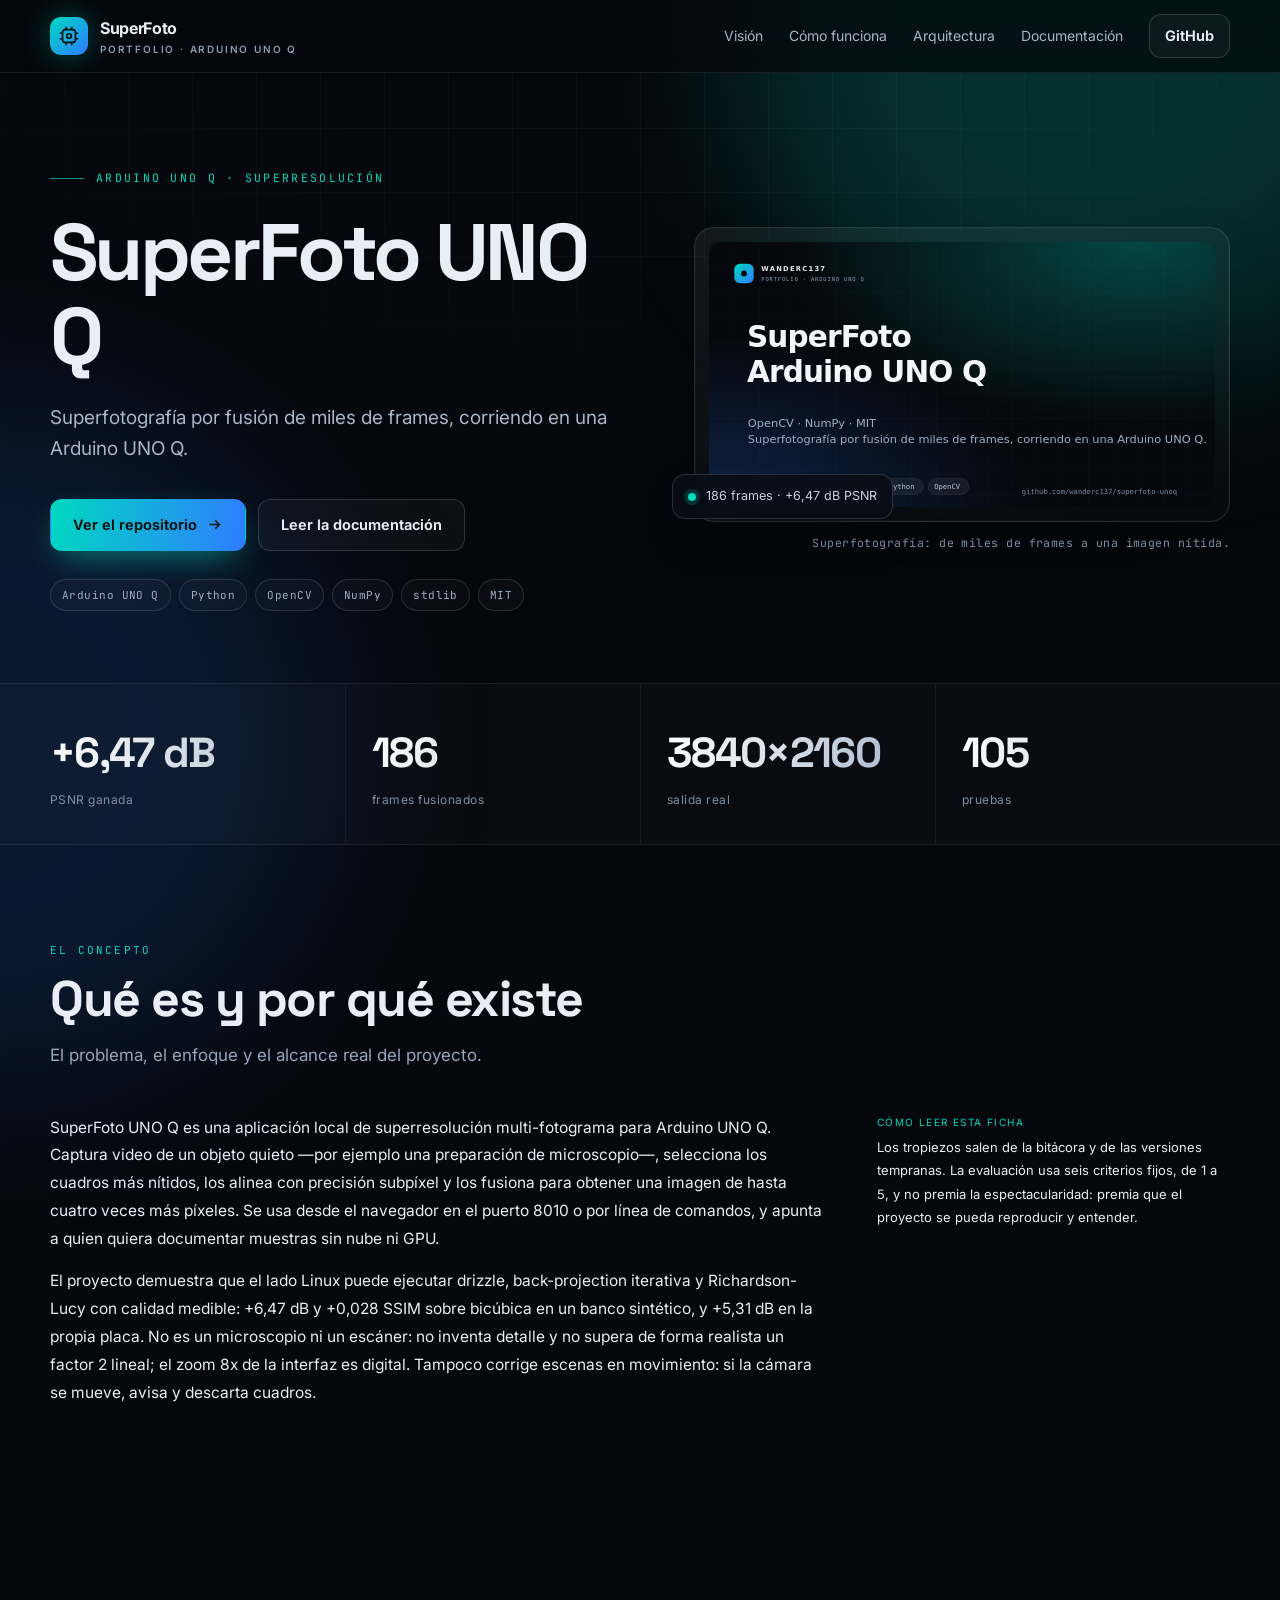
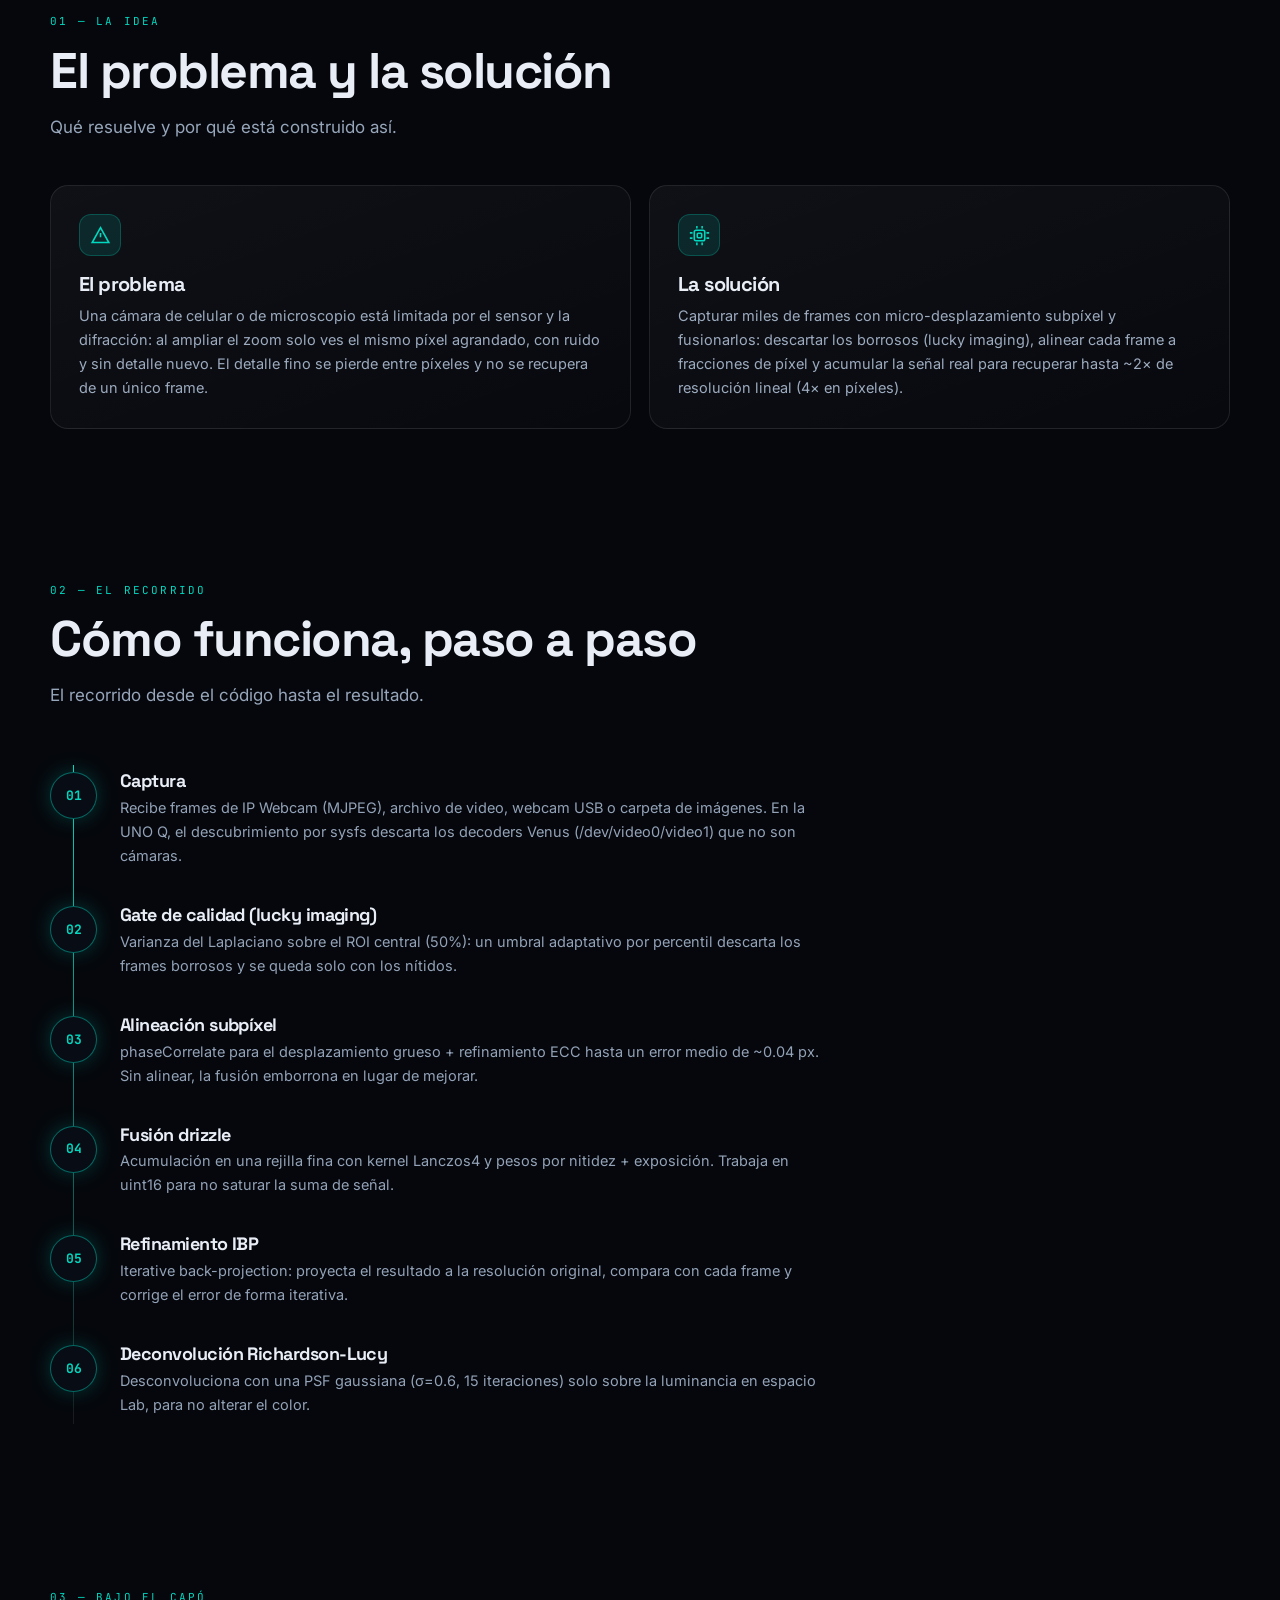
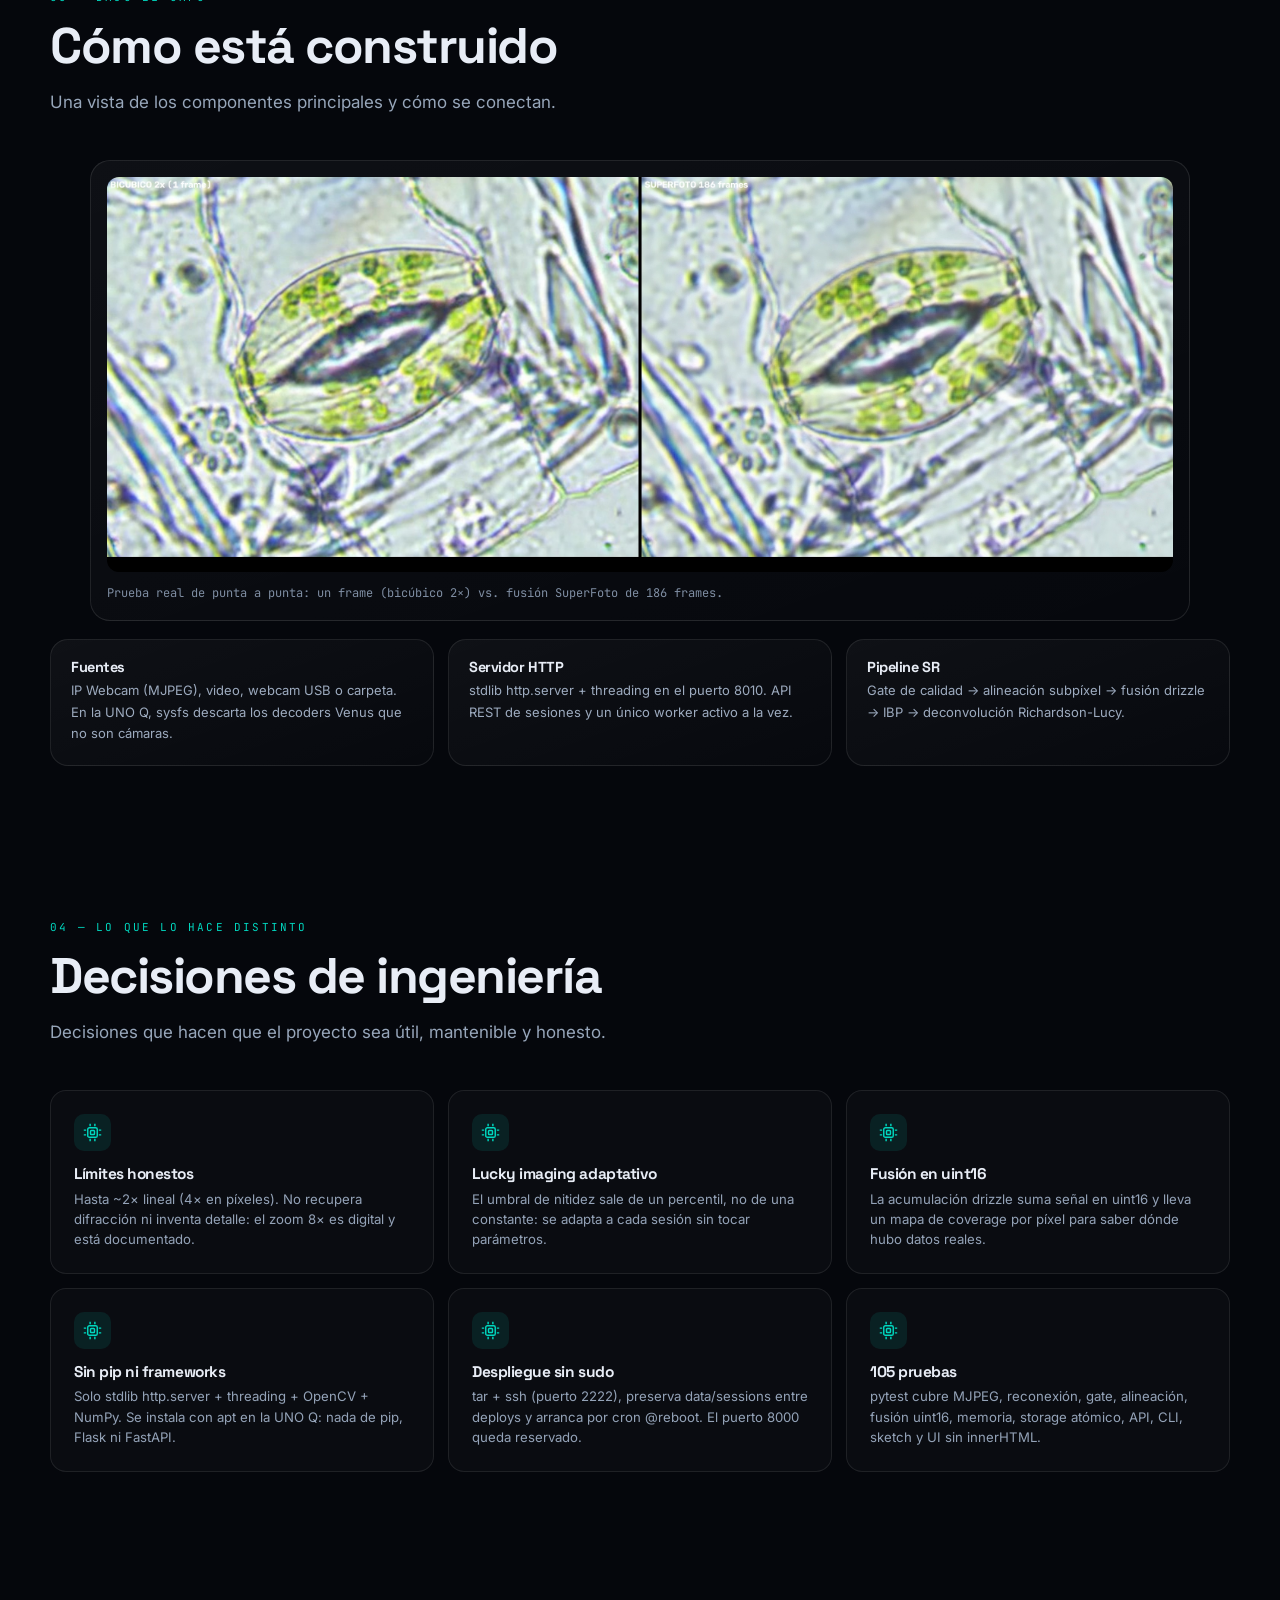
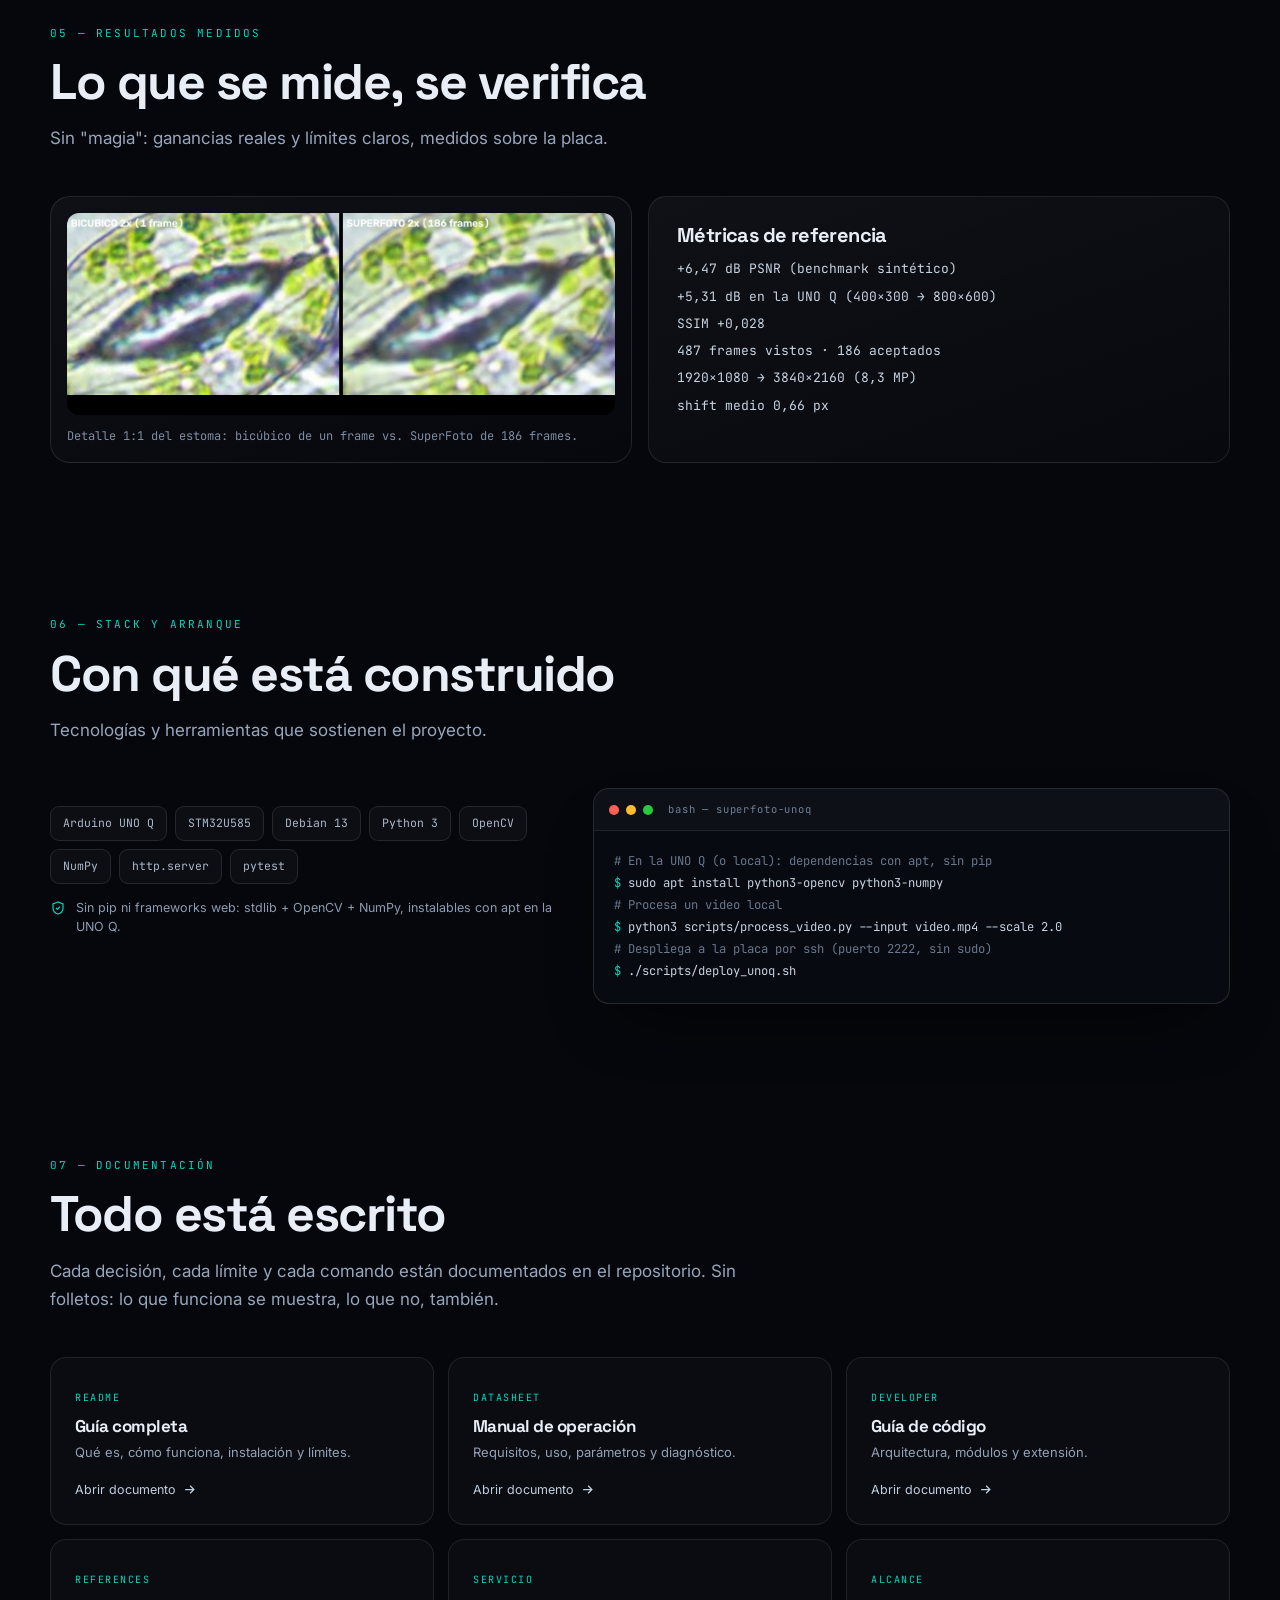
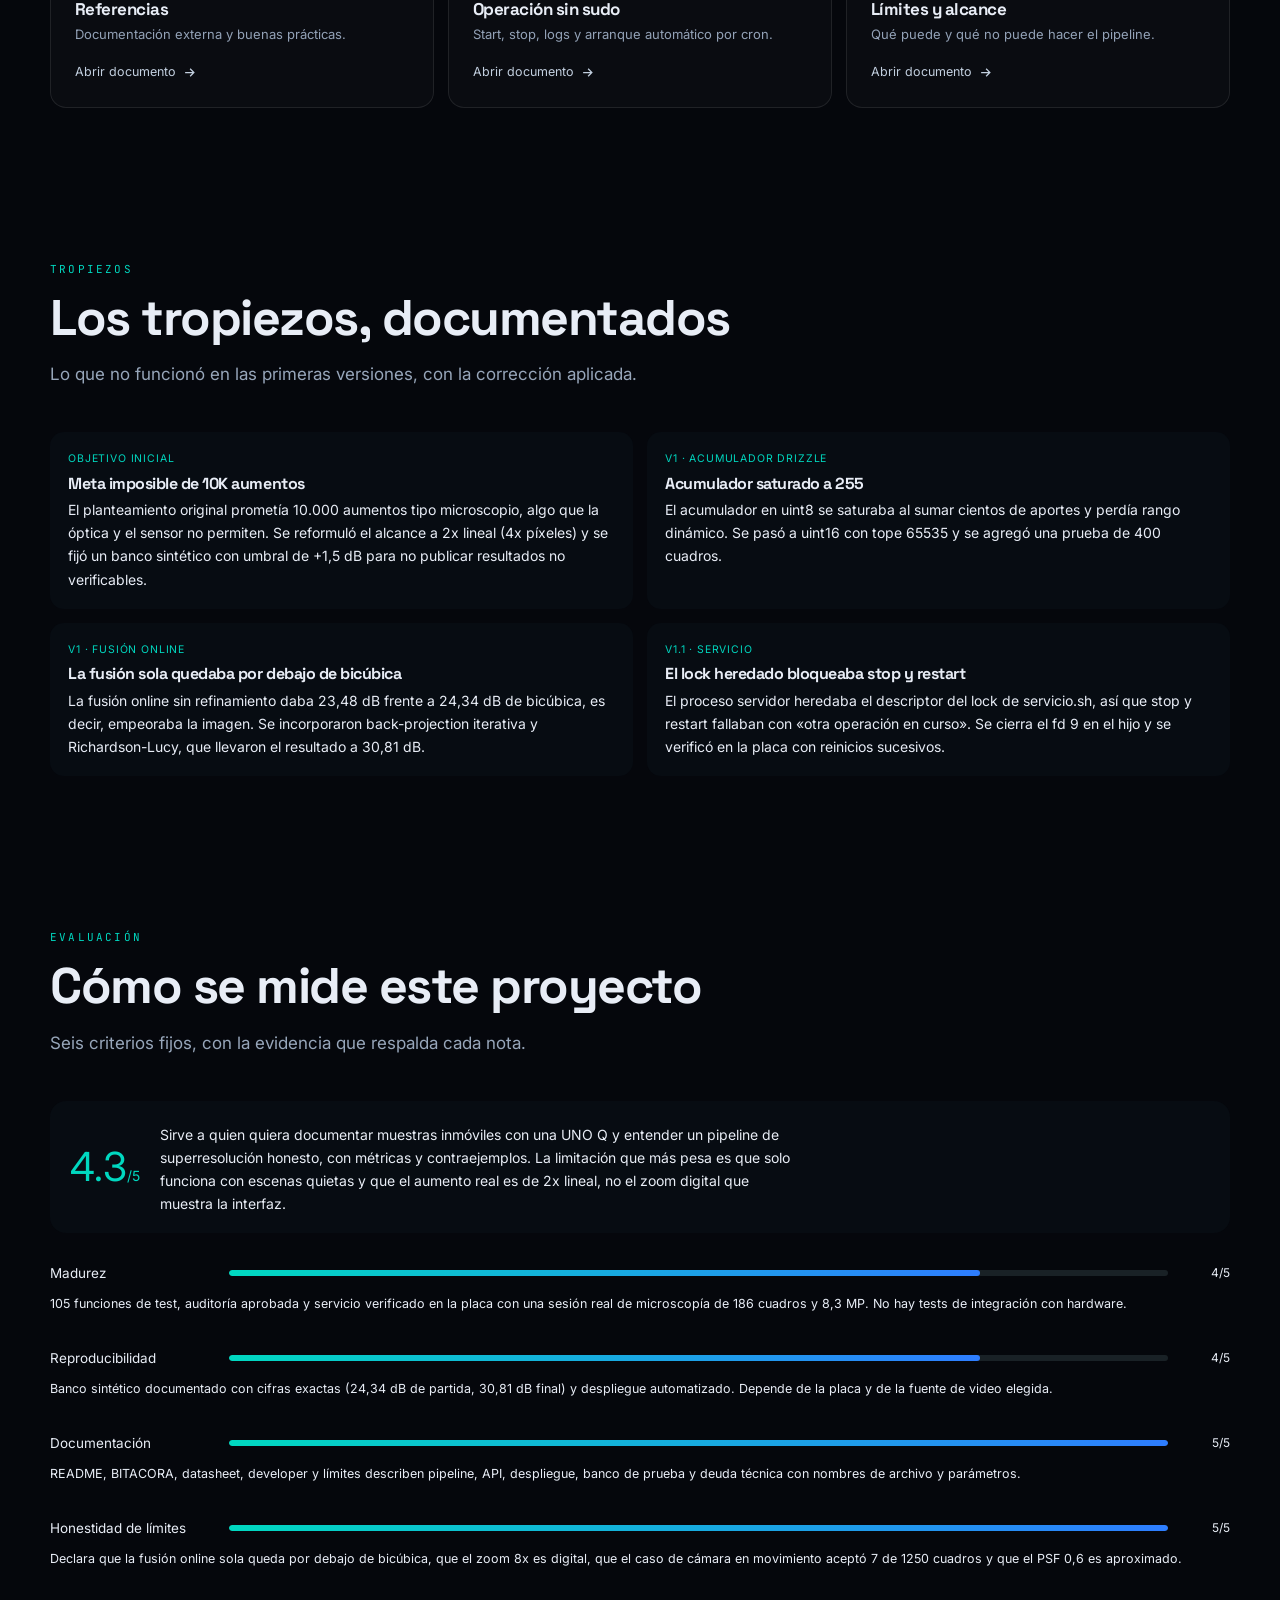
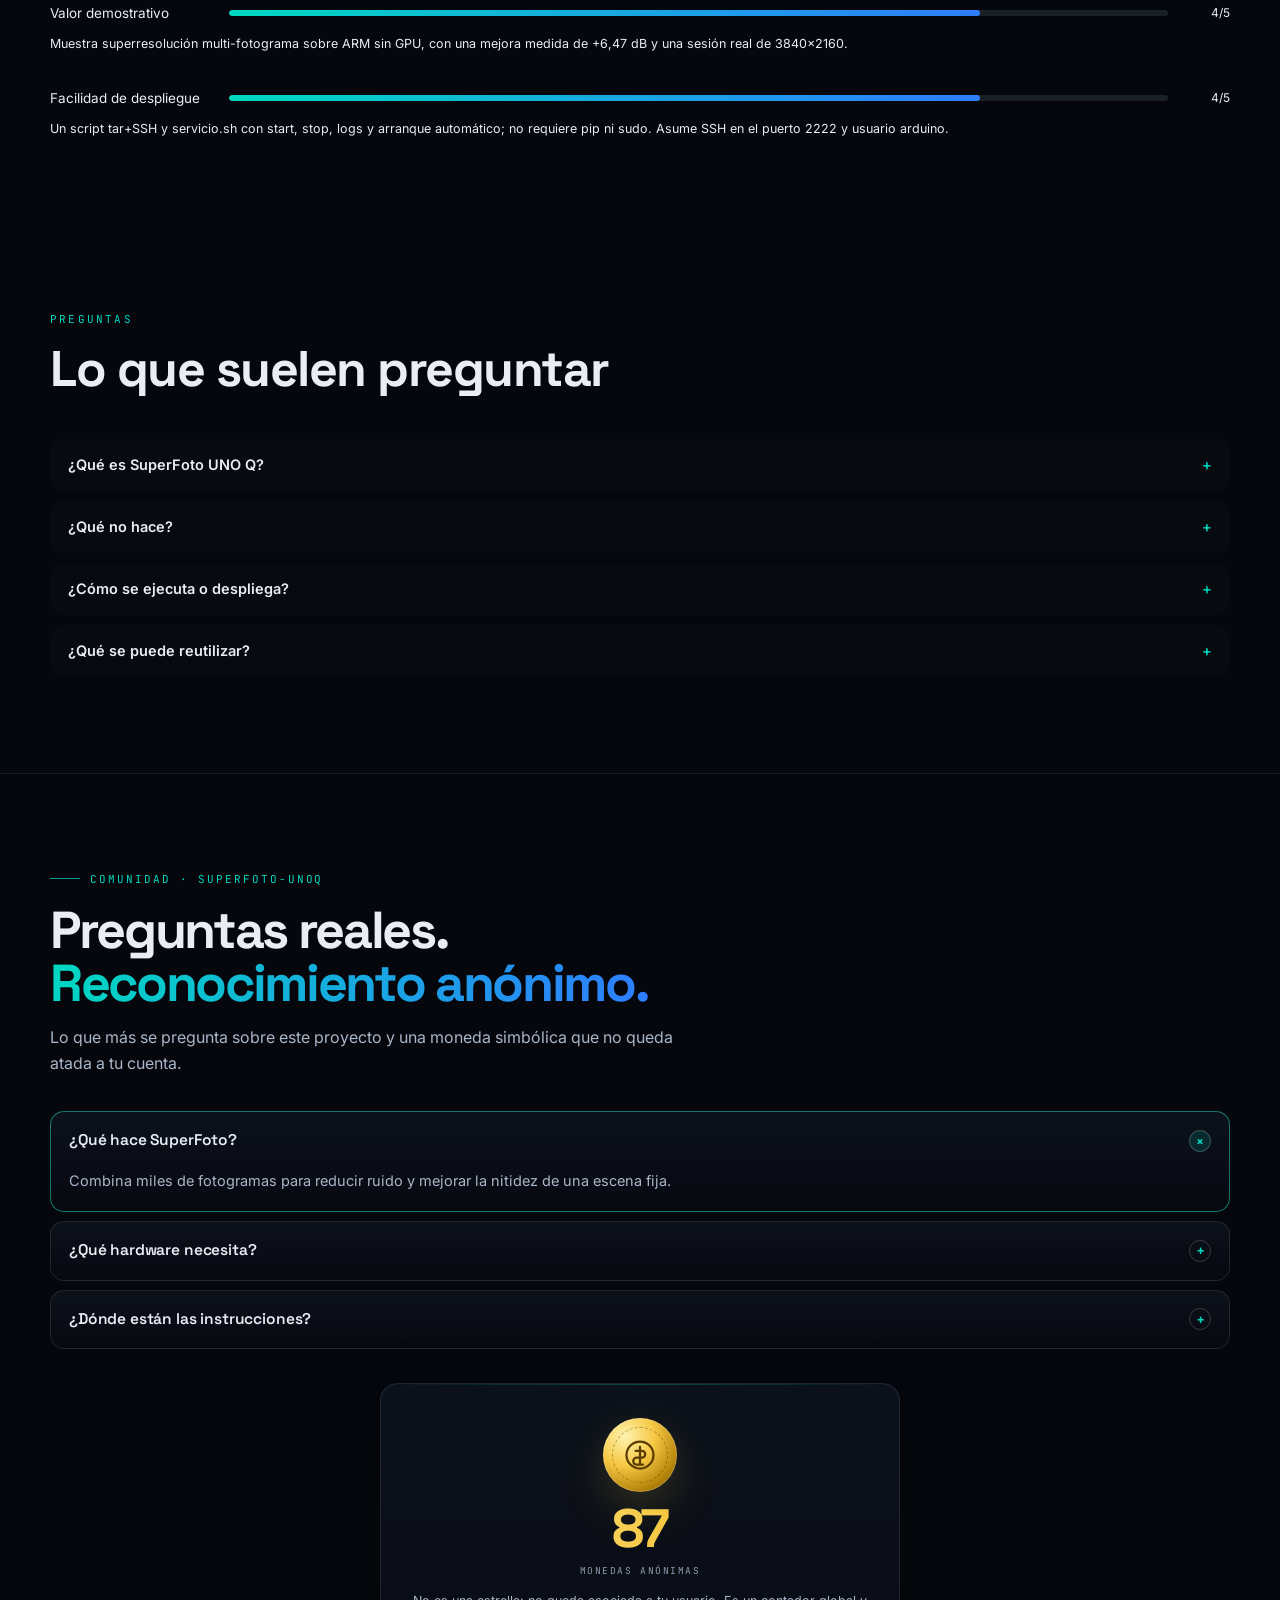
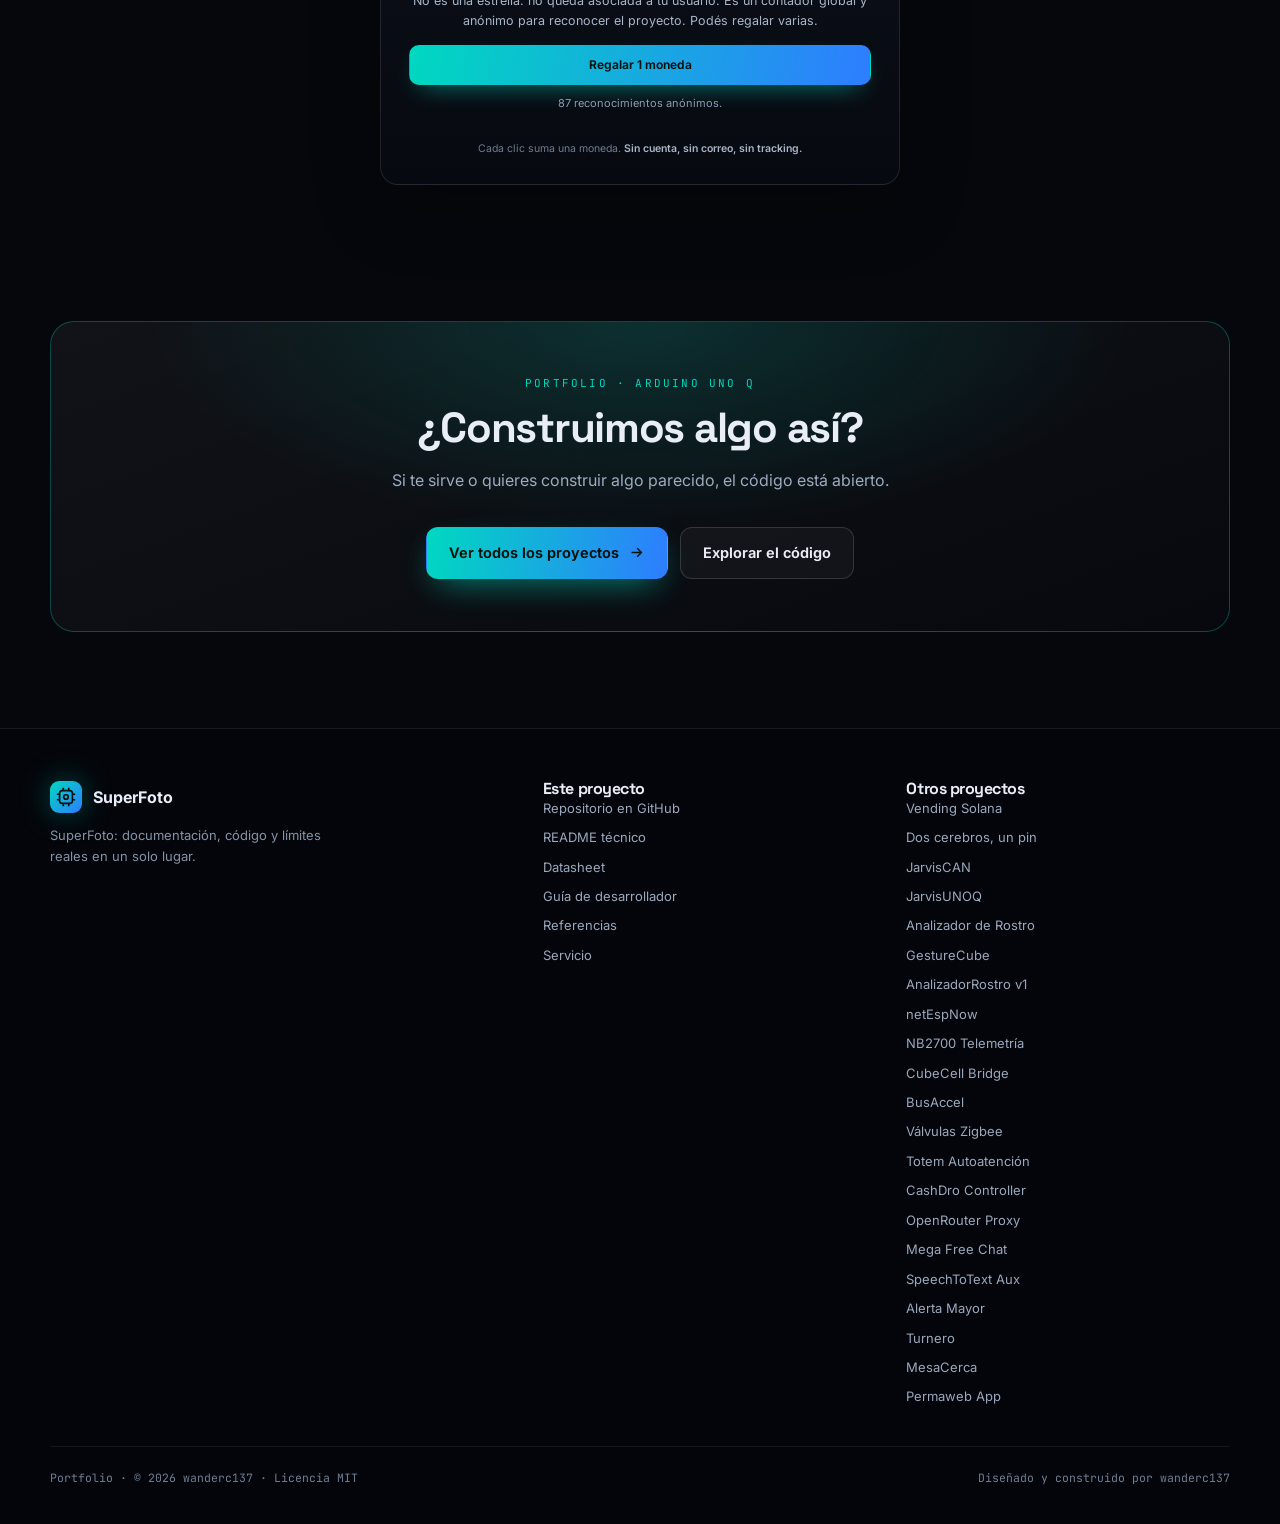
==== commit 9d2213b9: "feat: widget de comunidad y contador de monedas anónimas 3-98" ====
--- a/docs/index.html
+++ b/docs/index.html
@@ -291,6 +291,7 @@
 @media(max-width:760px){.concept-grid,.fail-grid{grid-template-columns:1fr}.concept-side{border-left:0;padding-left:0}}
 
 </style>
+<link rel="stylesheet" href="assets/community.css?v=5">
 </head>
 <body style="--accent:#00D8C0;--accent2:#2E7DFF">
 <div class="grid-overlay"></div>
@@ -479,5 +480,7 @@
   document.querySelectorAll('.reveal').forEach(function(el){ io.observe(el); });
 })();
 </script>
+<script>window.PORTFOLIO_COMMUNITY = {"account": "wanderc137", "repo": "superfoto-unoq", "coinNamespace": "wanderc137-superfoto-unoq-coins-v1", "faqs": [{"q": "¿Qué hace SuperFoto?", "a": "Combina miles de fotogramas para reducir ruido y mejorar la nitidez de una escena fija."}, {"q": "¿Qué hardware necesita?", "a": "Una Arduino UNO Q con cámara; el procesamiento ocurre localmente."}, {"q": "¿Dónde están las instrucciones?", "a": "En el README y la documentación del repositorio."}]};</script>
+<script src="assets/community.js?v=6" defer></script>
 </body>
 </html>
--- a/docs/assets/community.css
+++ b/docs/assets/community.css
@@ -0,0 +1,118 @@
+/* Comunidad · FAQ, preguntas y monedas anónimas */
+.psc-section{
+  position:relative;
+  scroll-margin-top:86px;
+  padding:clamp(56px,8vw,96px) 0;
+  border-top:1px solid rgba(255,255,255,.08);
+}
+.psc-head{max-width:760px;margin-bottom:34px}
+.psc-kicker{
+  display:flex;align-items:center;gap:10px;margin-bottom:16px;
+  font-family:'JetBrains Mono',ui-monospace,monospace;font-size:11px;letter-spacing:.18em;
+  text-transform:uppercase;color:var(--accent);
+}
+.psc-kicker::before{content:"";width:30px;height:1px;background:var(--accent);opacity:.75}
+.psc-head h2{
+  font-family:'Space Grotesk','Inter',sans-serif;font-size:clamp(32px,4.2vw,52px);
+  line-height:1.02;letter-spacing:-.045em;margin:0 0 14px;
+}
+.psc-head p{color:#a9b6c8;font-size:16px;line-height:1.65;margin:0;max-width:66ch}
+.psc-head .psc-grad{
+  background:linear-gradient(100deg,var(--accent),var(--accent2));
+  -webkit-background-clip:text;background-clip:text;color:transparent;
+}
+.psc-faq{display:flex;flex-direction:column;gap:9px;margin-bottom:34px}
+.psc-faq-item{
+  border:1px solid rgba(255,255,255,.1);border-radius:14px;
+  background:linear-gradient(180deg,rgba(14,20,31,.78),rgba(8,11,18,.72));
+  overflow:hidden;transition:border-color .18s,background .18s;
+}
+.psc-faq-item:hover{border-color:rgba(255,255,255,.18)}
+.psc-faq-item[open]{border-color:color-mix(in srgb,var(--accent) 42%,rgba(255,255,255,.12))}
+.psc-faq-item summary{
+  display:flex;align-items:center;justify-content:space-between;gap:16px;
+  padding:16px 18px;cursor:pointer;list-style:none;
+  font-family:'Space Grotesk','Inter',sans-serif;font-size:15.5px;font-weight:600;letter-spacing:-.01em;
+}
+.psc-faq-item summary::-webkit-details-marker{display:none}
+.psc-faq-item summary .psc-plus{
+  flex:0 0 22px;width:22px;height:22px;border-radius:50%;
+  display:grid;place-items:center;border:1px solid rgba(255,255,255,.18);
+  color:var(--accent);font-size:15px;line-height:1;transition:transform .2s,background .2s;
+}
+.psc-faq-item[open] summary .psc-plus{transform:rotate(45deg);background:color-mix(in srgb,var(--accent) 14%,transparent)}
+.psc-faq-body{padding:0 18px 17px;color:#a9b6c8;font-size:14.5px;line-height:1.7}
+.psc-faq-body code{font-family:'JetBrains Mono',monospace;font-size:.88em;color:#d8e4f5;background:rgba(255,255,255,.06);padding:2px 5px;border-radius:5px}
+.psc-coin-wrap{max-width:520px;margin:0 auto;width:100%}
+.psc-grid{display:grid;grid-template-columns:minmax(0,1.25fr) minmax(300px,.75fr);gap:16px;align-items:stretch}
+.psc-card{
+  position:relative;border:1px solid rgba(255,255,255,.1);border-radius:18px;
+  background:linear-gradient(180deg,rgba(14,20,31,.82),rgba(8,11,18,.75));
+  padding:clamp(18px,2.6vw,28px);box-shadow:0 24px 70px rgba(0,0,0,.22);
+  overflow:hidden;
+}
+.psc-card::before{
+  content:"";position:absolute;inset:0 0 auto;height:1px;
+  background:linear-gradient(90deg,transparent,color-mix(in srgb,var(--accent) 45%,transparent),transparent);
+  opacity:.6;
+}
+.psc-card h3{
+  font-family:'Space Grotesk','Inter',sans-serif;font-size:20px;letter-spacing:-.025em;margin:0 0 5px;
+}
+.psc-card .psc-sub{color:#8e9bb0;font-size:12.5px;line-height:1.5;margin:0 0 16px}
+.psc-btn{
+  display:inline-flex;align-items:center;justify-content:center;gap:7px;
+  border:1px solid rgba(255,255,255,.16);border-radius:10px;padding:9px 14px;
+  background:rgba(255,255,255,.03);color:#e8edf6;font:inherit;font-size:12px;font-weight:650;
+  cursor:pointer;transition:transform .14s,border-color .14s,background .14s,box-shadow .14s;
+}
+.psc-btn:hover{transform:translateY(-1px);border-color:rgba(255,255,255,.3);background:rgba(255,255,255,.06)}
+.psc-btn.primary{
+  background:linear-gradient(100deg,var(--accent),var(--accent2));border-color:transparent;color:#04110c;
+  box-shadow:0 10px 26px -12px color-mix(in srgb,var(--accent) 75%,transparent);
+}
+.psc-btn.primary:hover{filter:brightness(1.06);box-shadow:0 16px 34px -12px color-mix(in srgb,var(--accent) 80%,transparent)}
+.psc-btn:disabled{opacity:.55;cursor:not-allowed;transform:none;filter:none}
+
+.psc-coin{display:flex;flex-direction:column;justify-content:space-between;min-height:100%}
+.psc-coin-top{text-align:center;padding:6px 0 12px}
+.psc-coin-icon{
+  width:74px;height:74px;margin:0 auto 10px;border-radius:50%;
+  display:grid;place-items:center;position:relative;
+  background:radial-gradient(circle at 30% 25%,#fff3b0,#f6c945 38%,#b8860b 72%,#6b4c00 100%);
+  box-shadow:0 0 0 1px rgba(255,255,255,.2) inset,0 16px 45px rgba(246,201,69,.18);
+  animation:psc-float 4.5s ease-in-out infinite;
+}
+.psc-coin-icon::after{
+  content:"";position:absolute;inset:9px;border-radius:50%;border:1px dashed rgba(70,45,0,.38);
+}
+.psc-coin-icon svg{width:36px;height:36px;position:relative;z-index:1}
+.psc-coin-count{
+  font-family:'Space Grotesk','Inter',sans-serif;font-size:clamp(38px,5vw,54px);
+  line-height:1;letter-spacing:-.05em;font-weight:700;
+  background:linear-gradient(100deg,#fff0a8,#f6c945 55%,#d99a12);
+  -webkit-background-clip:text;background-clip:text;color:transparent;
+}
+.psc-coin-label{font-family:'JetBrains Mono',monospace;font-size:9.5px;letter-spacing:.16em;text-transform:uppercase;color:#8e9bb0;margin-top:7px}
+.psc-coin-copy{color:#a9b6c8;font-size:12.5px;line-height:1.6;text-align:center;margin:0 0 14px}
+.psc-coin-btn{width:100%}
+.psc-coin-msg{min-height:34px;text-align:center;font-size:11px;color:#8e9bb0;line-height:1.5;margin:10px 0 0}
+.psc-coin-msg.ok{color:#f6c945}
+.psc-coin-msg.bad{color:#ff9fb1}
+.psc-coin-small{font-size:10.5px;color:#6f7c91;text-align:center;line-height:1.5;margin:12px 0 0}
+.psc-coin-small strong{color:#a9b6c8;font-weight:600}
+@keyframes psc-float{0%,100%{transform:translateY(0)}50%{transform:translateY(-5px)}}
+@media(max-width:860px){
+  .psc-grid{grid-template-columns:1fr}
+  .psc-coin{min-height:auto}
+}
+@media(max-width:560px){
+  .psc-faq-item summary{font-size:14px;padding:14px}
+  .psc-faq-body{padding:0 14px 15px;font-size:13.5px}
+  .psc-actions{width:100%}
+  .psc-actions .psc-btn{flex:1}
+}
+@media(prefers-reduced-motion:reduce){
+  .psc-coin-icon{animation:none}
+  .psc-btn,.psc-faq-item{transition:none}
+}
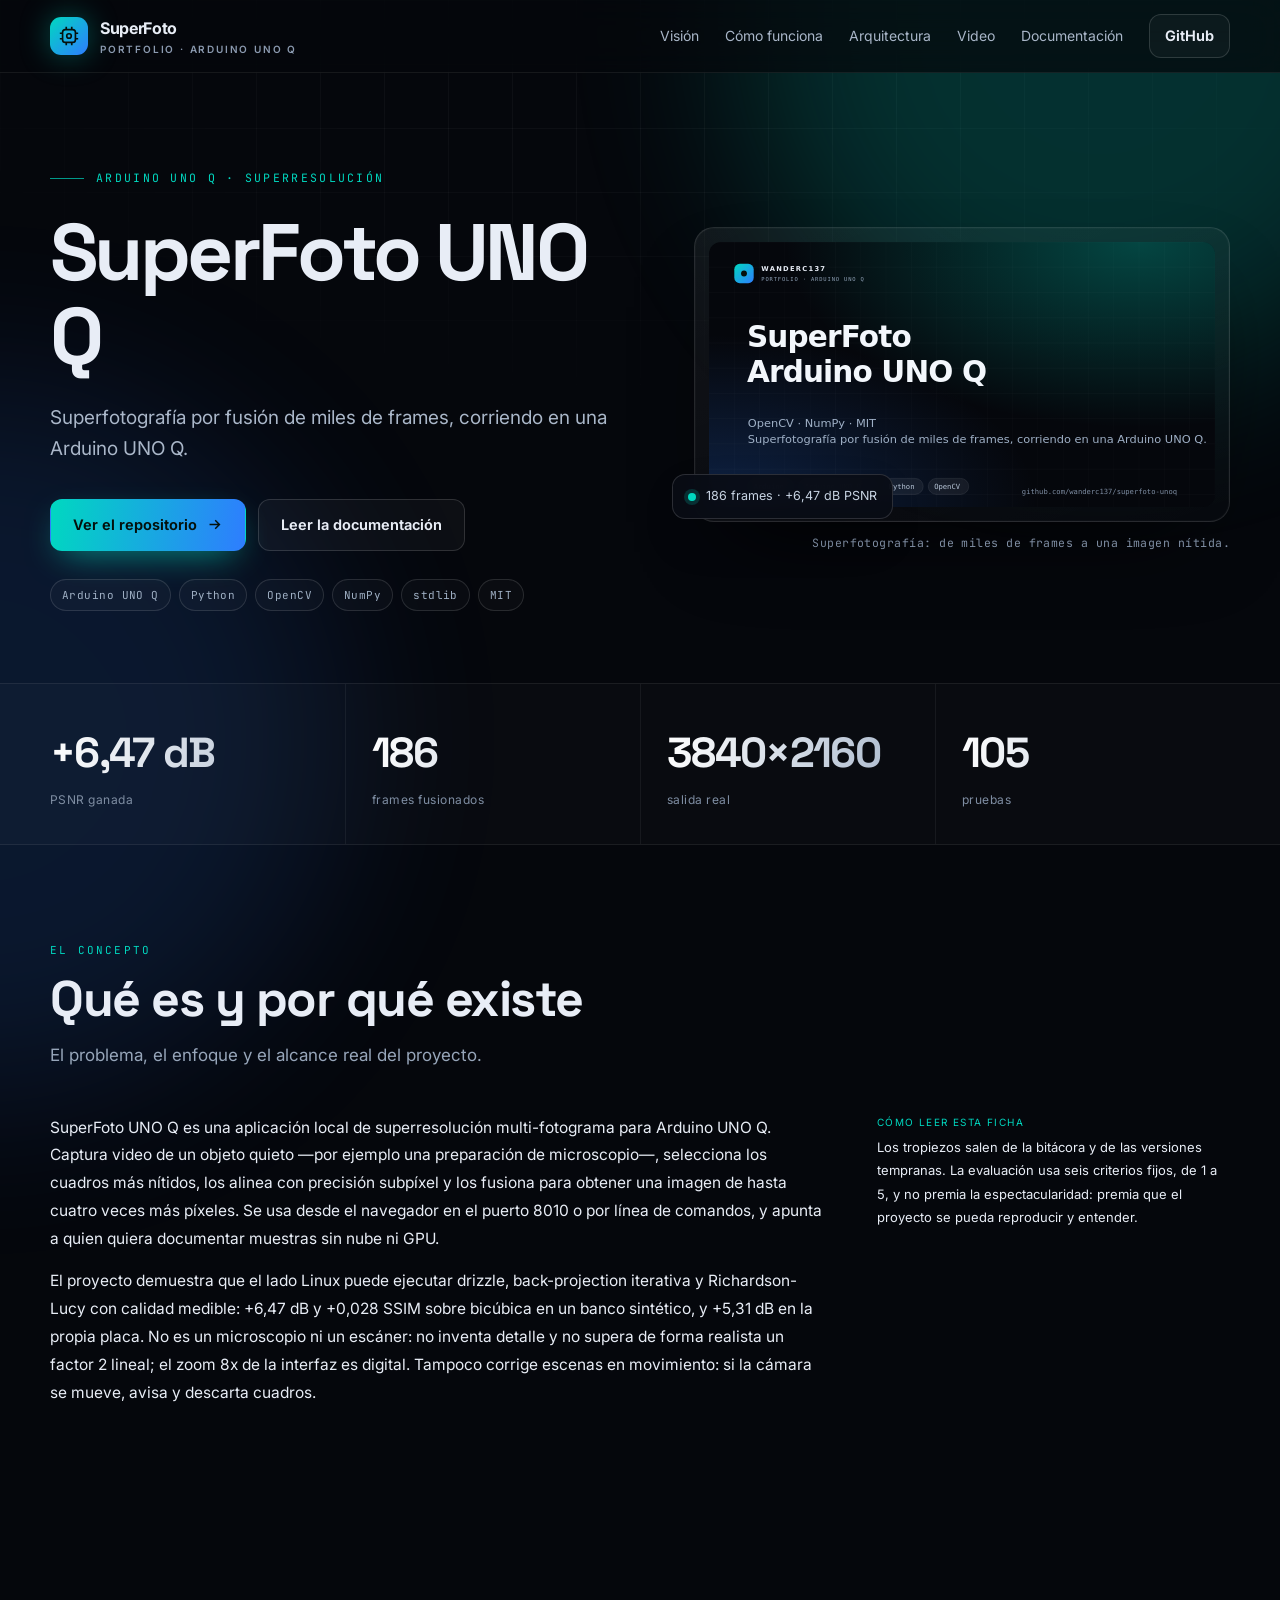
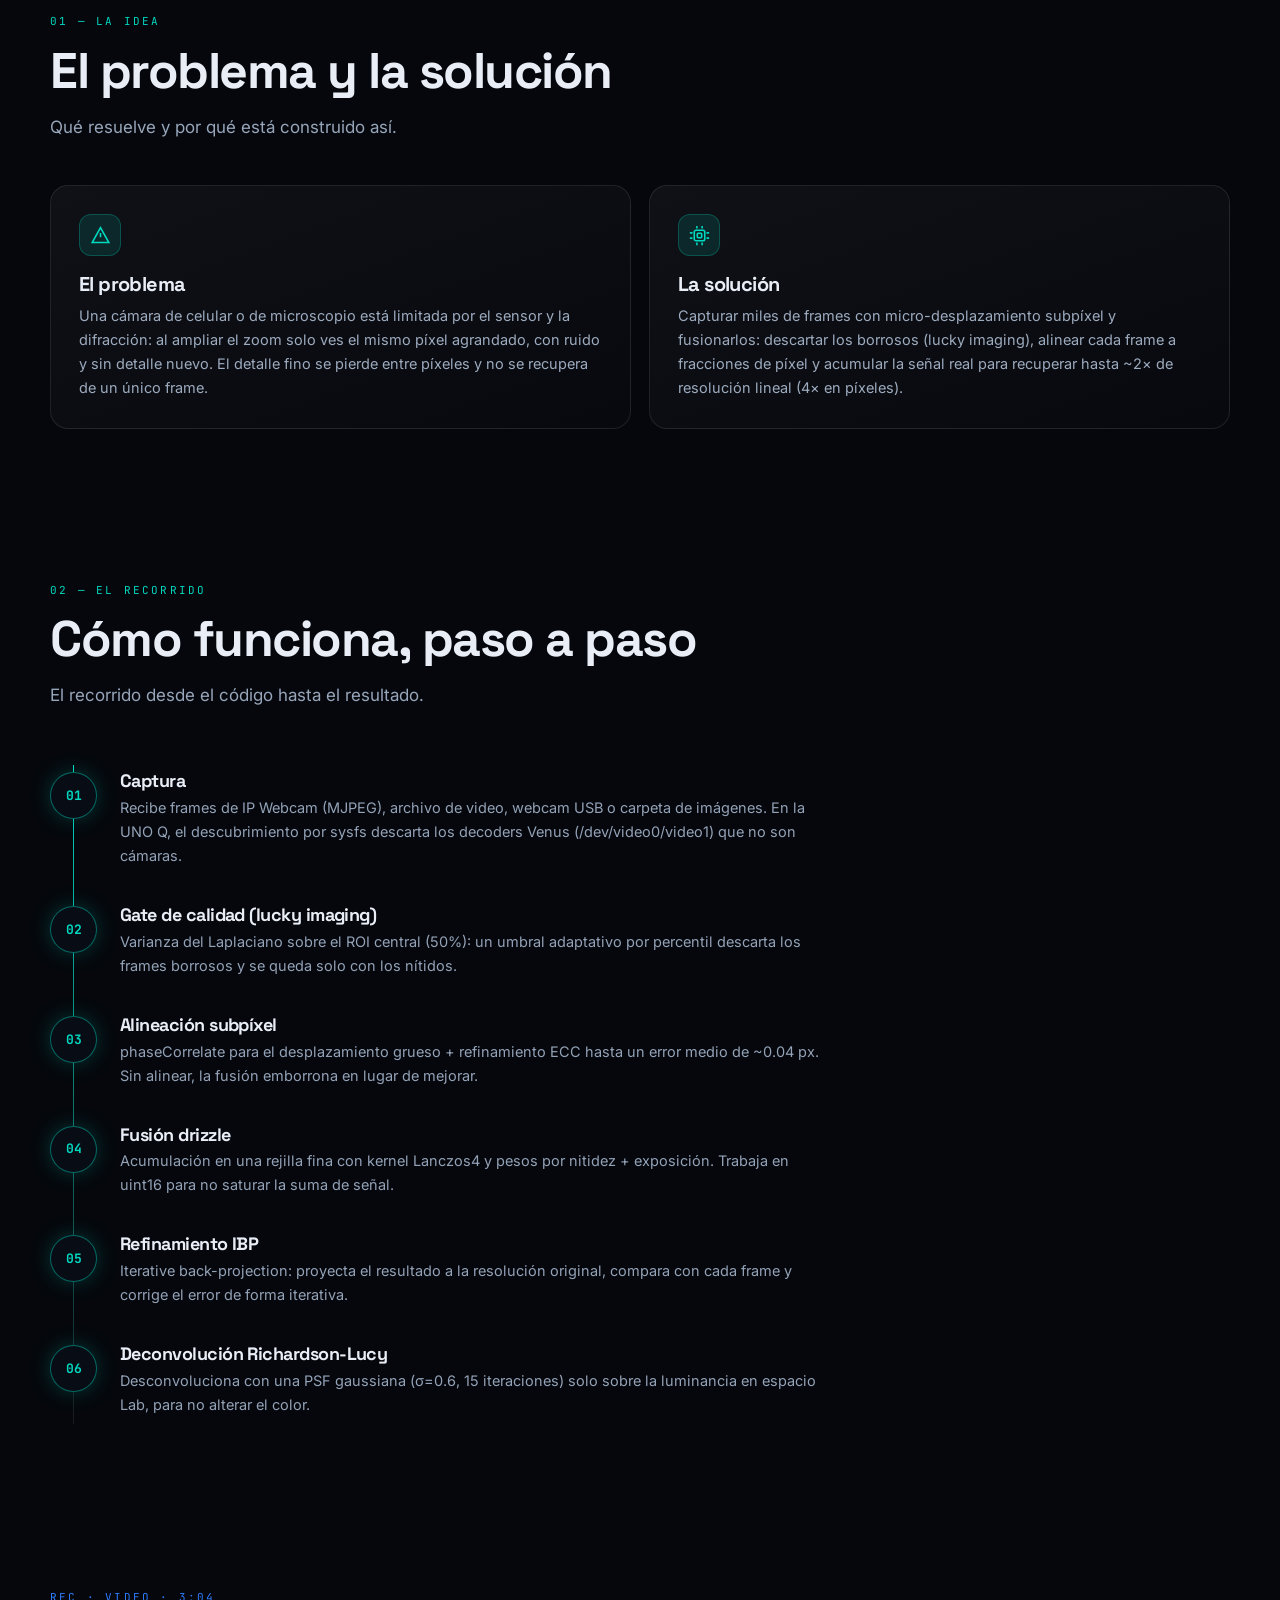
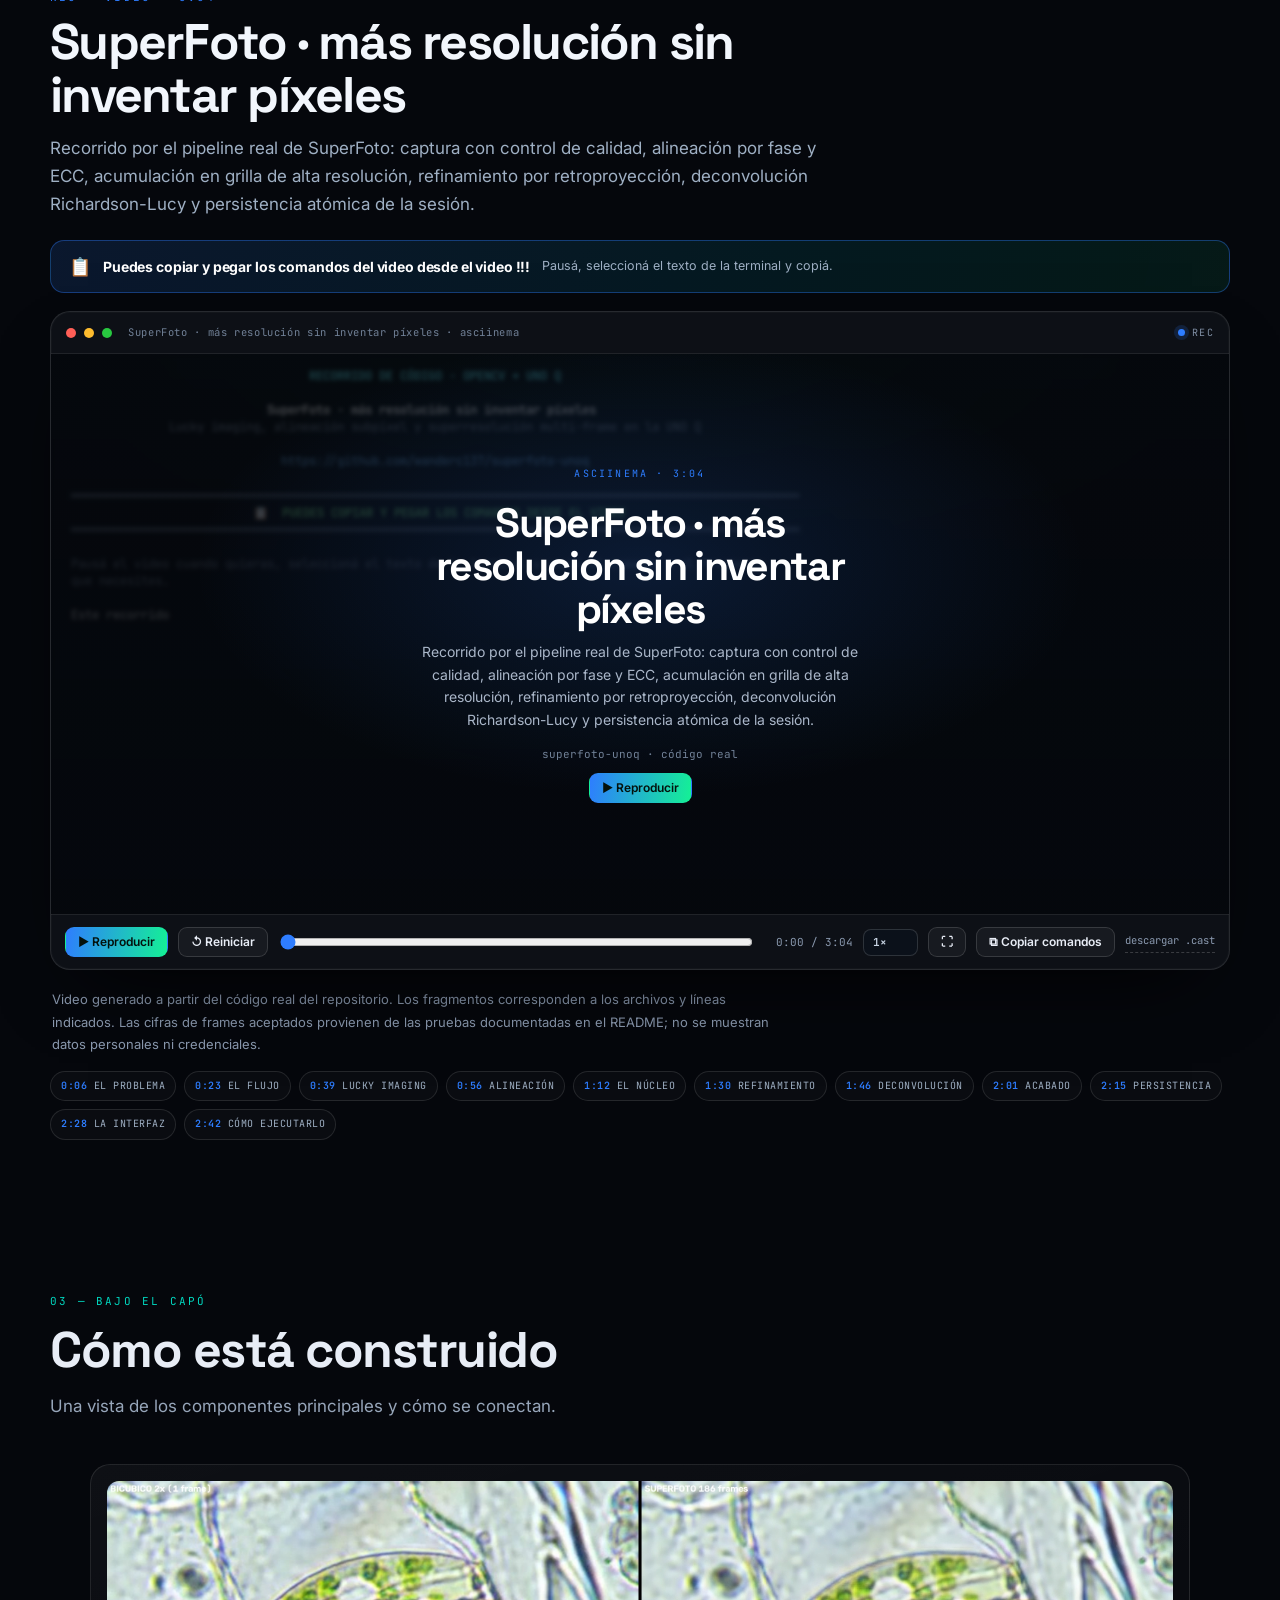
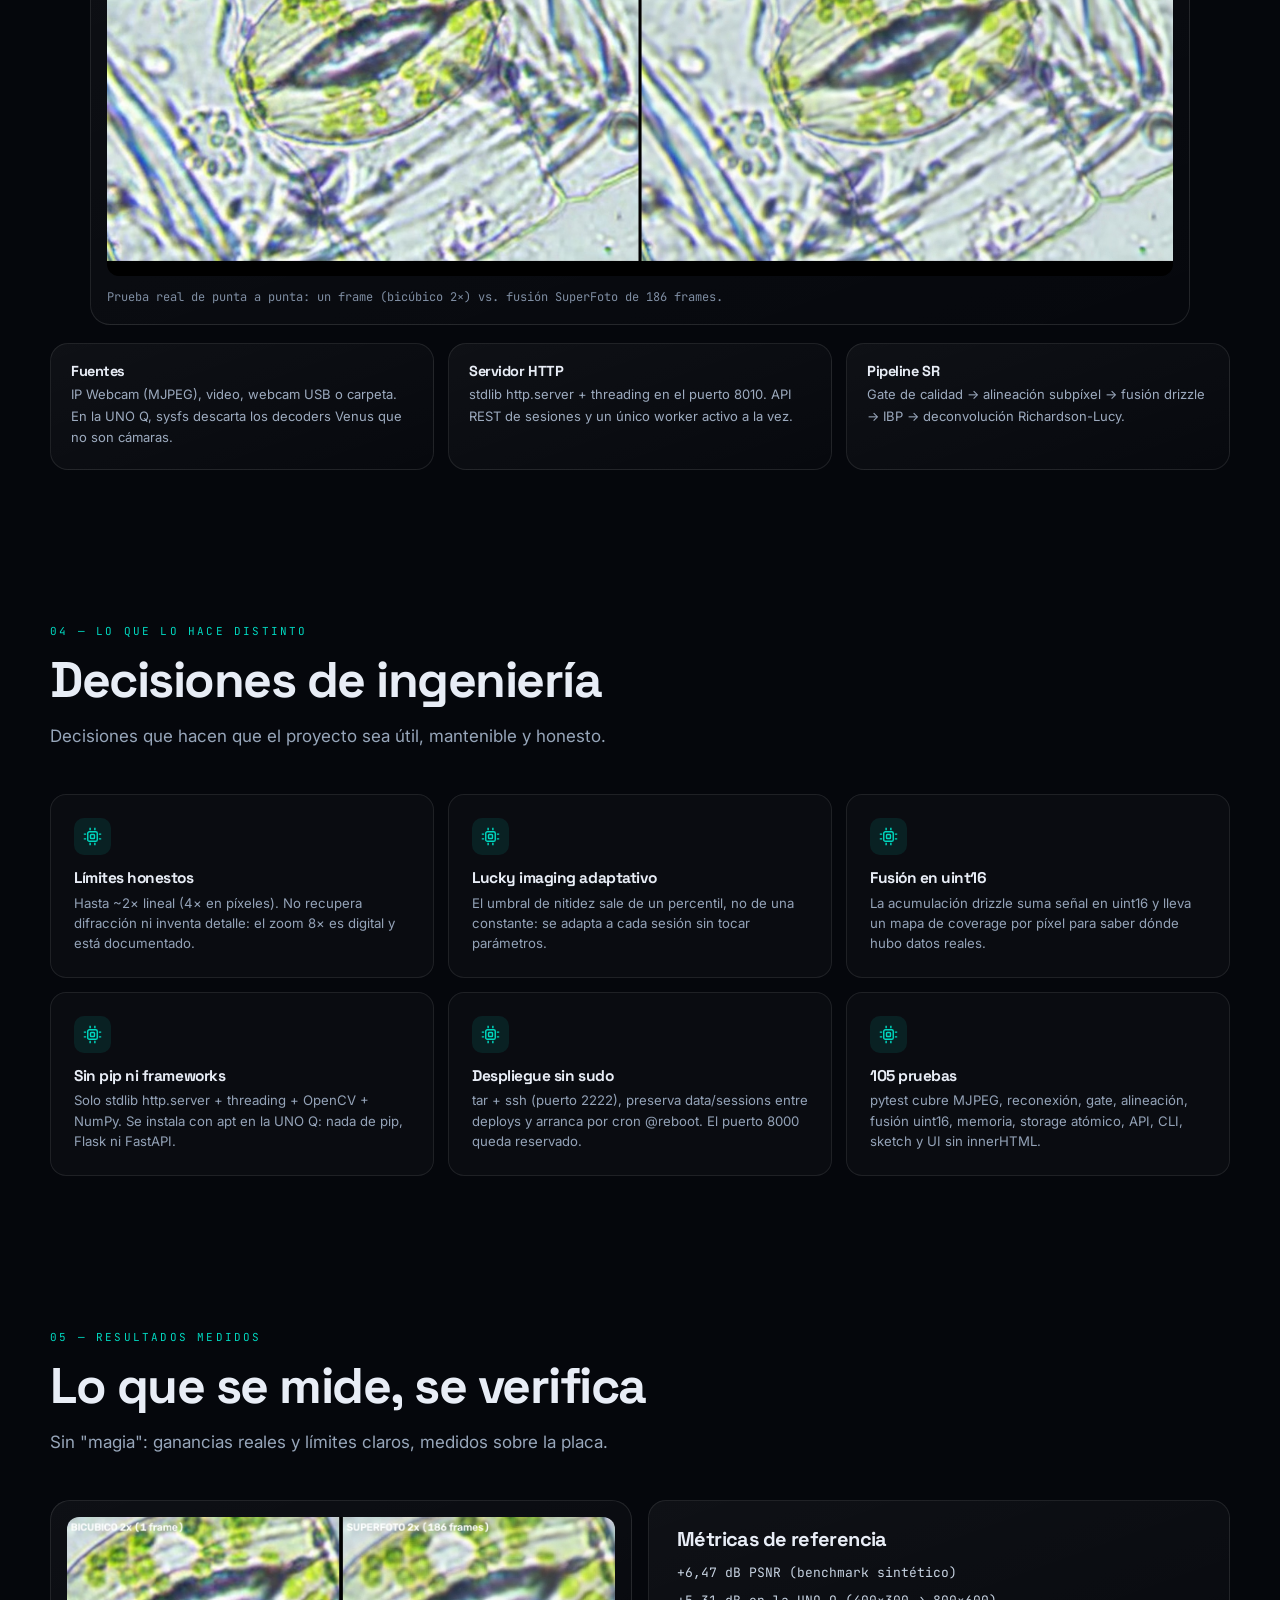
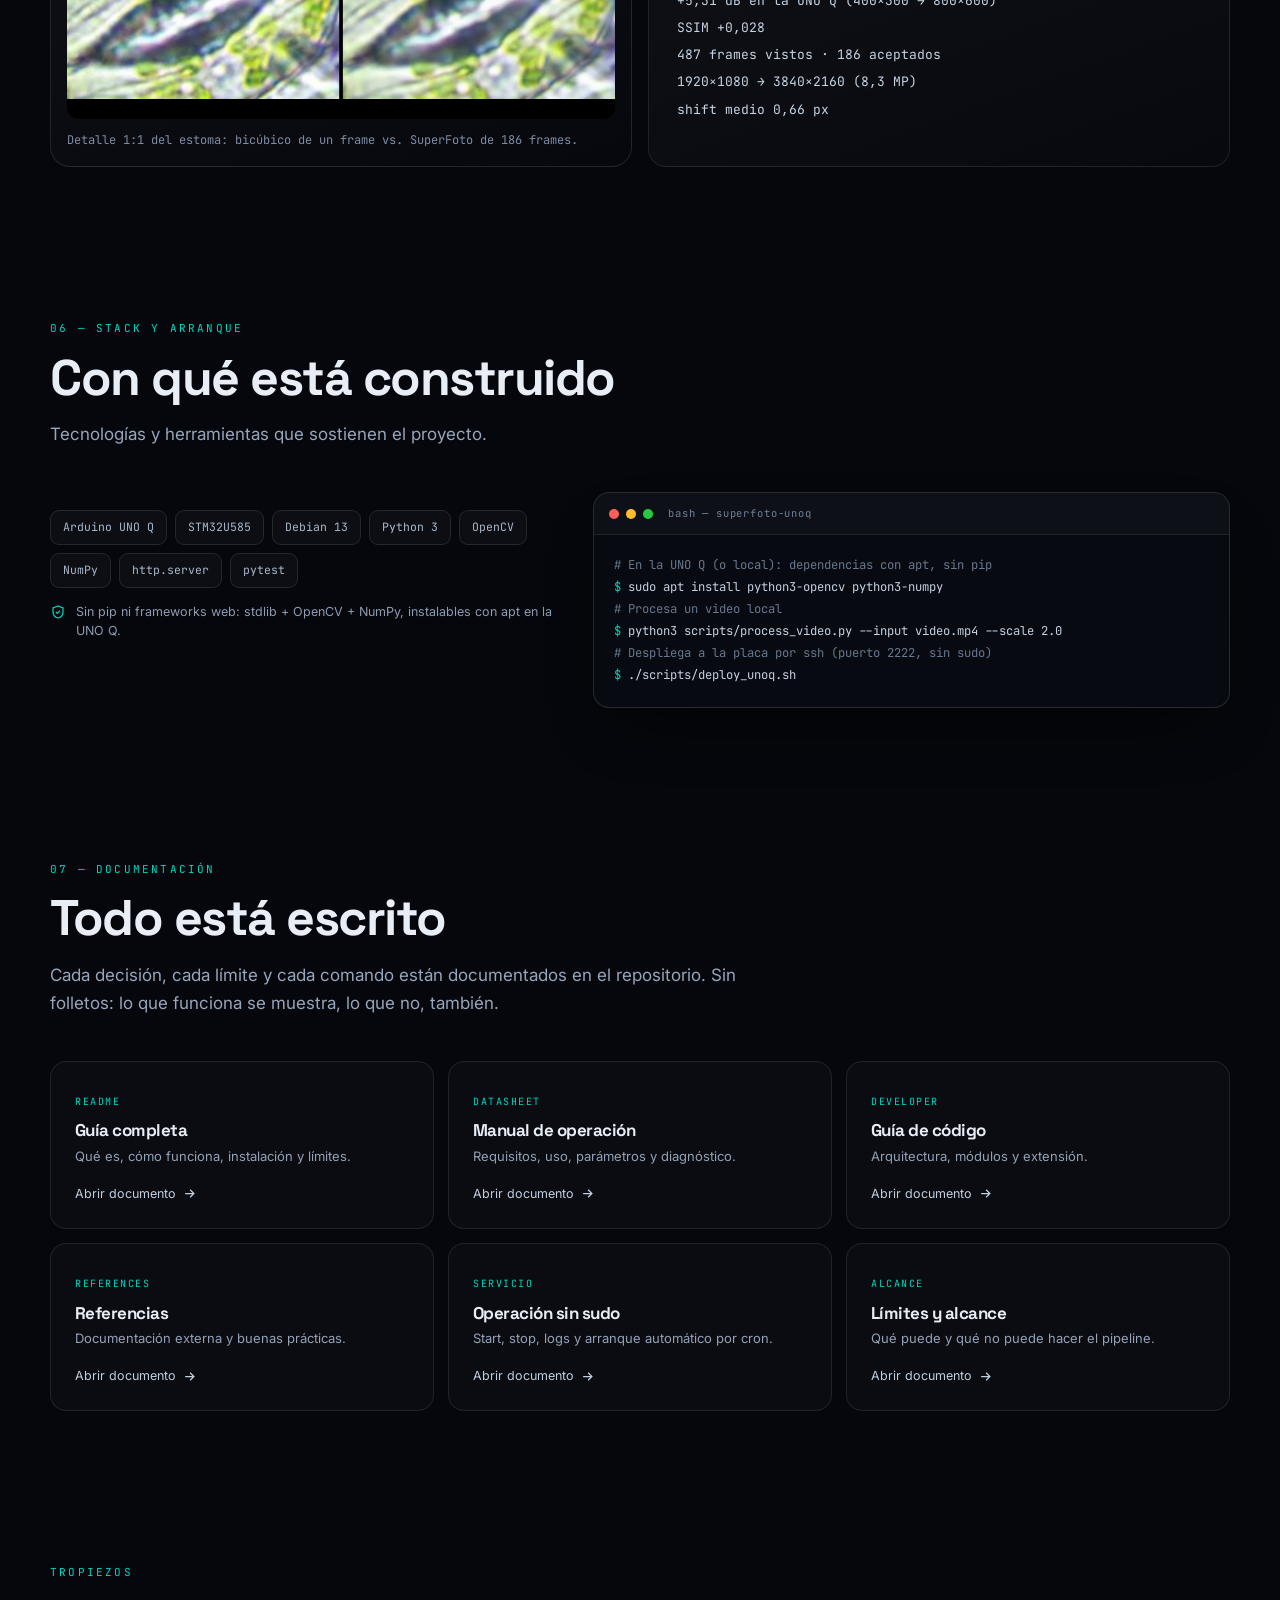
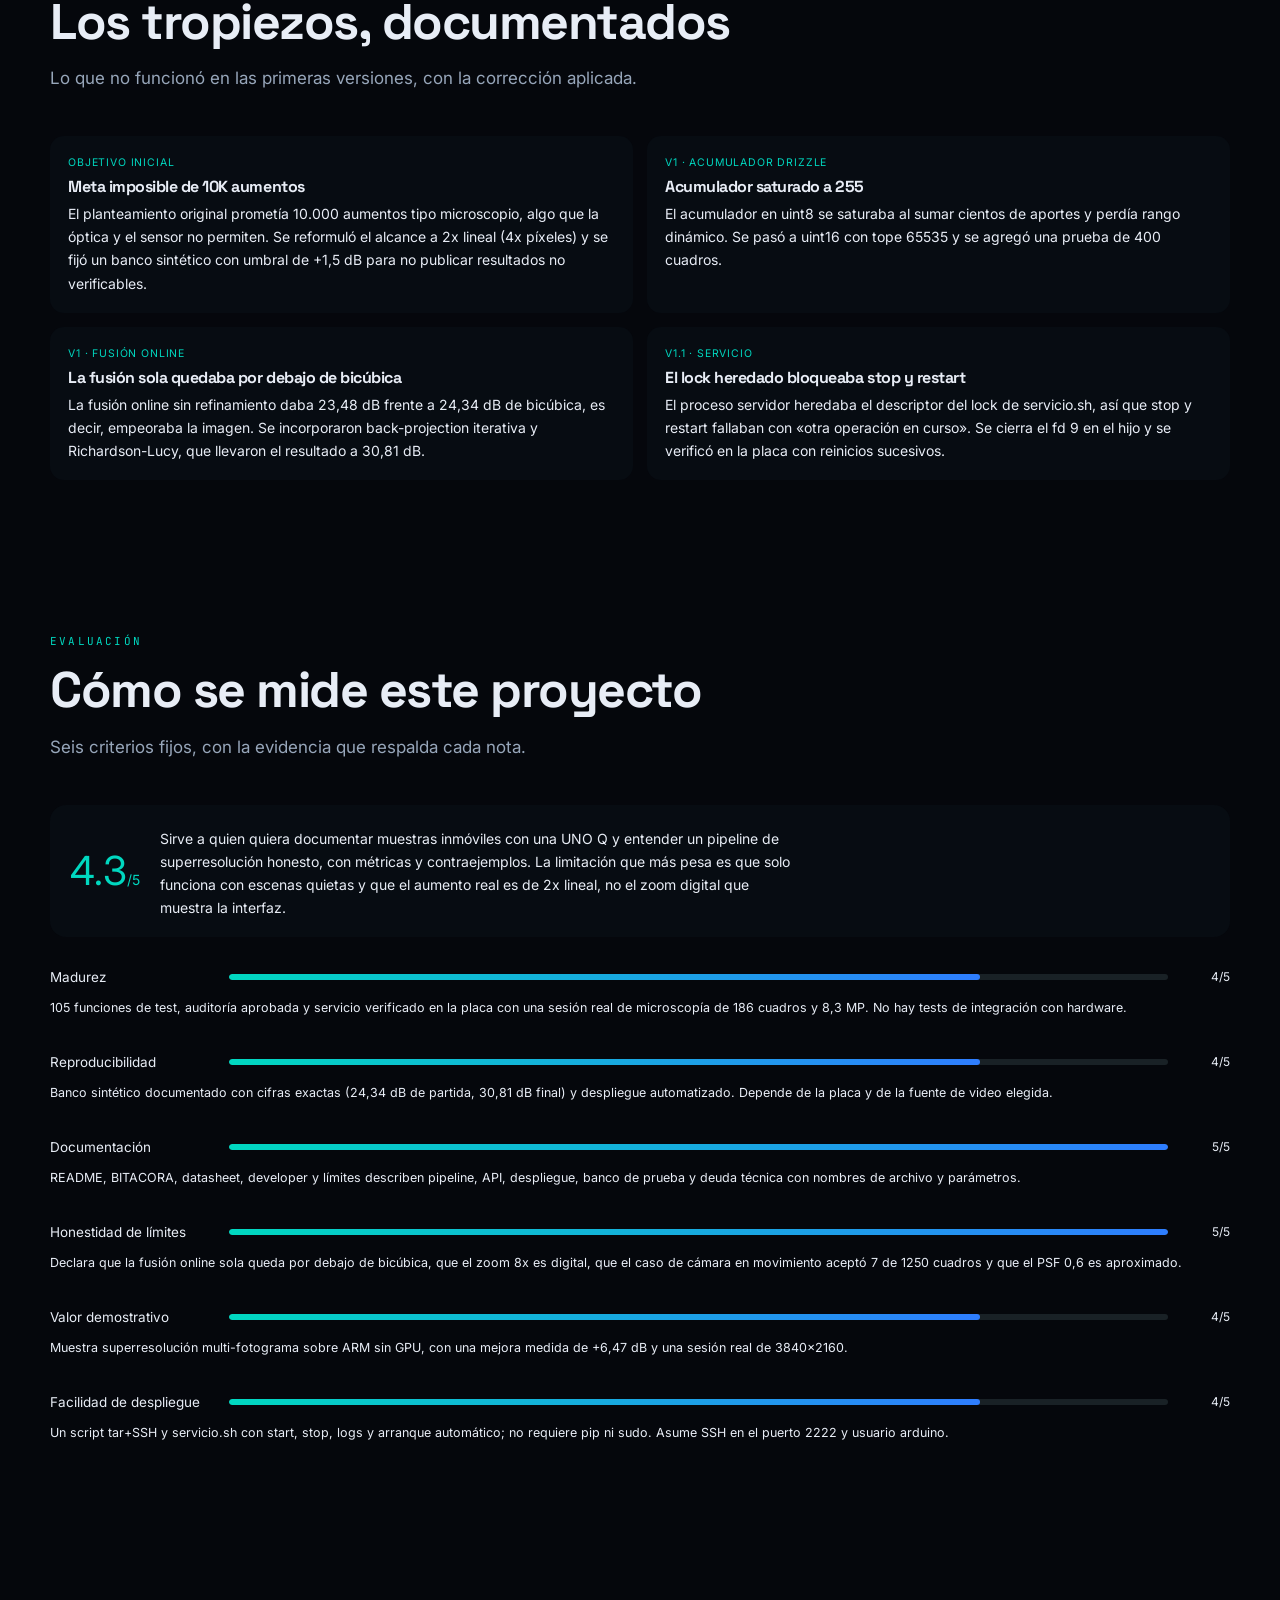
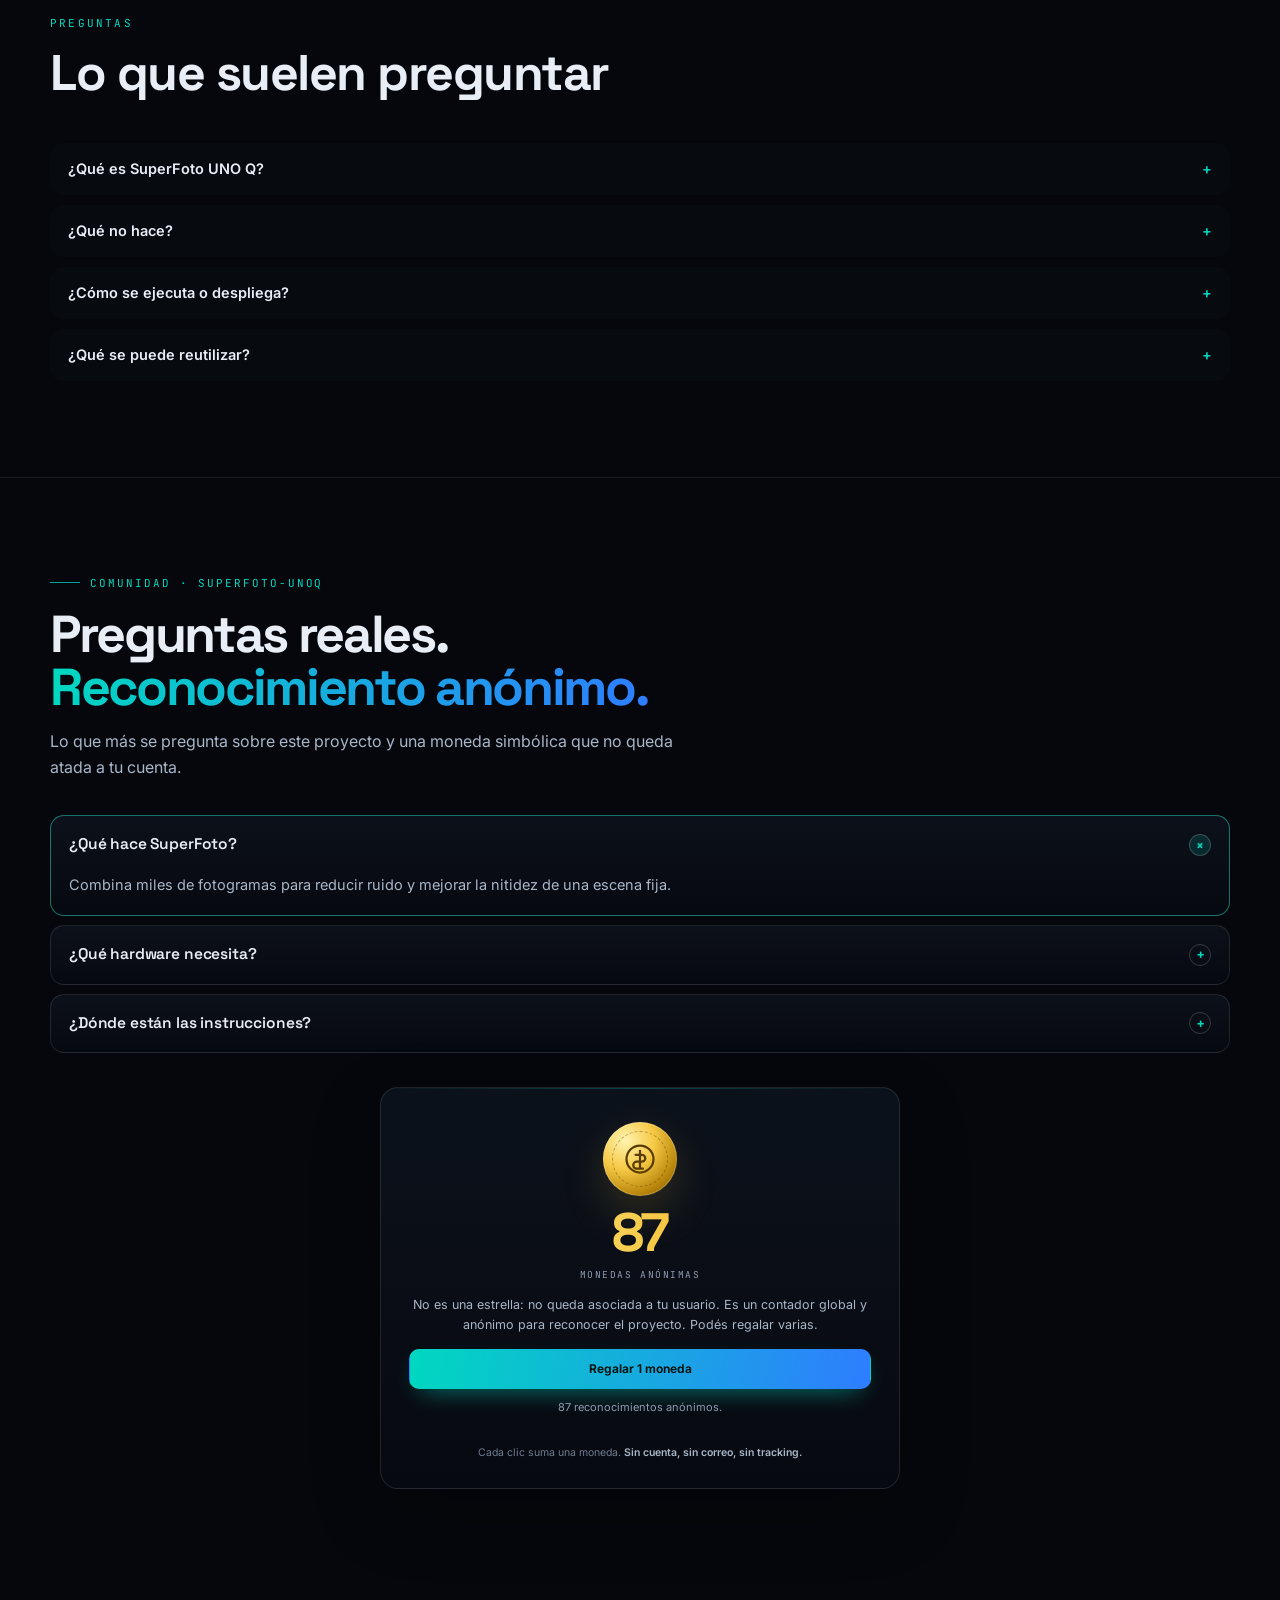
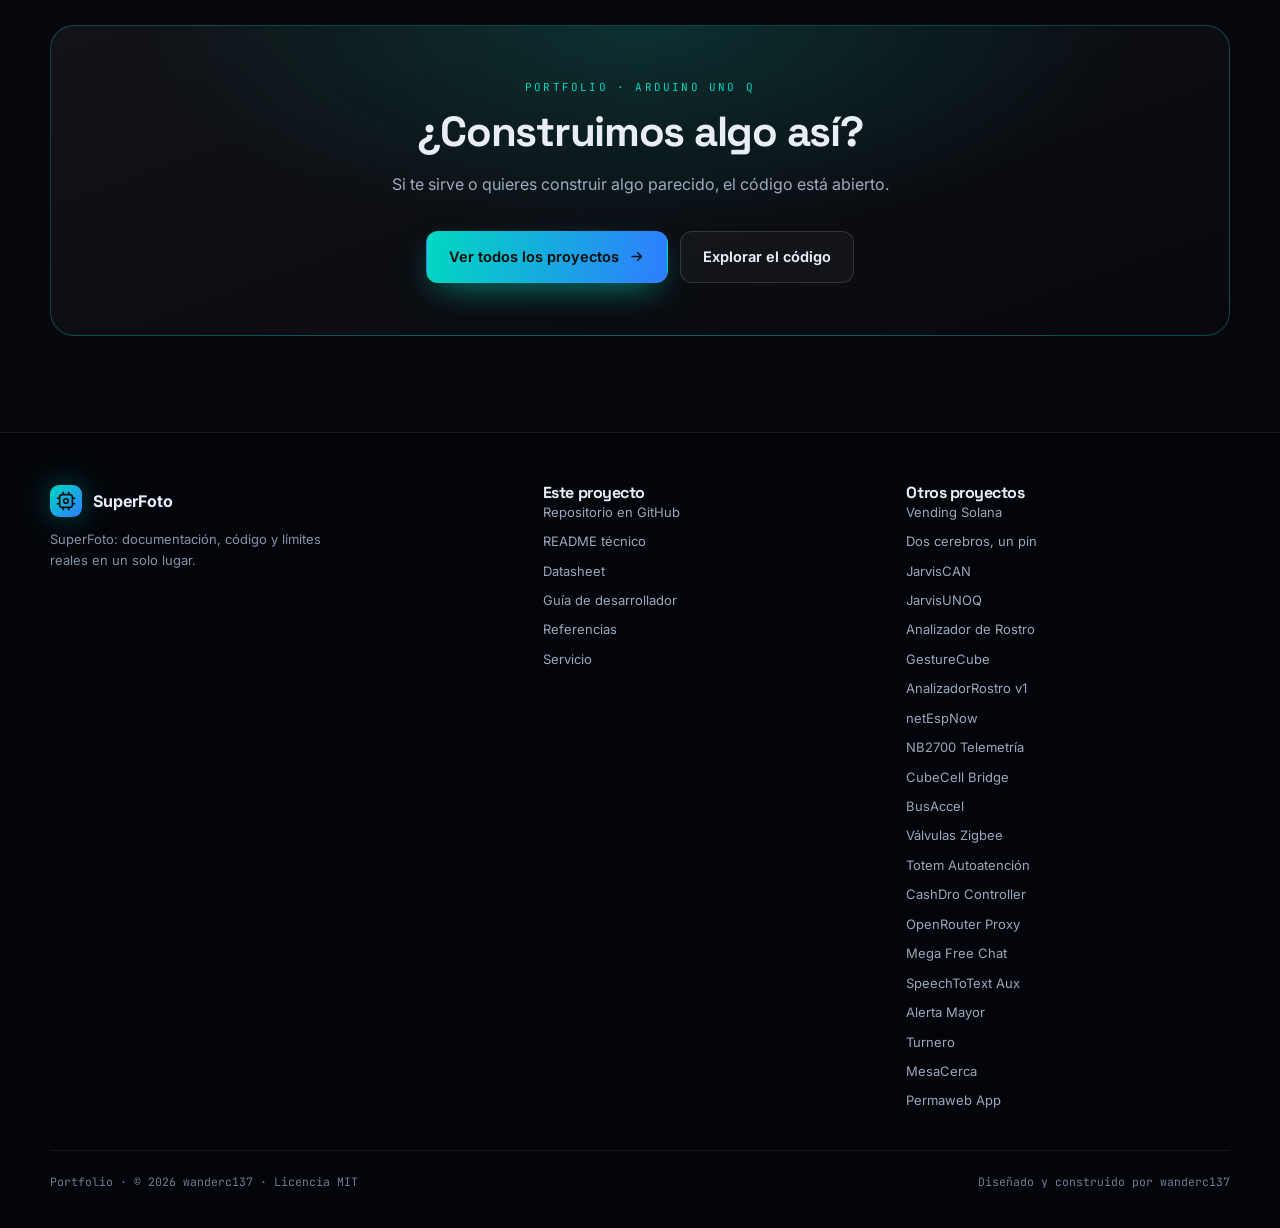
==== commit 6a9dc007: "feat: video asciinema explicativo en rec/ y en la página" ====
--- a/docs/index.html
+++ b/docs/index.html
@@ -292,6 +292,7 @@
 
 </style>
 <link rel="stylesheet" href="assets/community.css?v=5">
+<link href="rec/player.css?v=1" rel="stylesheet"/>
 </head>
 <body style="--accent:#00D8C0;--accent2:#2E7DFF">
 <div class="grid-overlay"></div>
@@ -307,6 +308,7 @@
 <a href="#problema">Visión</a>
 <a href="#como">Cómo funciona</a>
 <a href="#arquitectura">Arquitectura</a>
+<a href="#video">Video</a>
 <a href="#docs">Documentación</a>
 <a class="btn btn-ghost" href="https://github.com/wanderc137/superfoto-unoq" rel="noopener" style="padding:9px 15px" target="_blank">GitHub</a>
 </nav>
@@ -356,6 +358,45 @@
 <div class="timeline reveal"><div class="step"><div class="step-num">01</div><div class="step-body"><h3>Captura</h3><p>Recibe frames de IP Webcam (MJPEG), archivo de video, webcam USB o carpeta de imágenes. En la UNO Q, el descubrimiento por sysfs descarta los decoders Venus (/dev/video0/video1) que no son cámaras.</p></div></div><div class="step"><div class="step-num">02</div><div class="step-body"><h3>Gate de calidad (lucky imaging)</h3><p>Varianza del Laplaciano sobre el ROI central (50%): un umbral adaptativo por percentil descarta los frames borrosos y se queda solo con los nítidos.</p></div></div><div class="step"><div class="step-num">03</div><div class="step-body"><h3>Alineación subpíxel</h3><p>phaseCorrelate para el desplazamiento grueso + refinamiento ECC hasta un error medio de ~0.04 px. Sin alinear, la fusión emborrona en lugar de mejorar.</p></div></div><div class="step"><div class="step-num">04</div><div class="step-body"><h3>Fusión drizzle</h3><p>Acumulación en una rejilla fina con kernel Lanczos4 y pesos por nitidez + exposición. Trabaja en uint16 para no saturar la suma de señal.</p></div></div><div class="step"><div class="step-num">05</div><div class="step-body"><h3>Refinamiento IBP</h3><p>Iterative back-projection: proyecta el resultado a la resolución original, compara con cada frame y corrige el error de forma iterativa.</p></div></div><div class="step"><div class="step-num">06</div><div class="step-body"><h3>Deconvolución Richardson-Lucy</h3><p>Desconvoluciona con una PSF gaussiana (σ=0.6, 15 iteraciones) solo sobre la luminancia en espacio Lab, para no alterar el color.</p></div></div></div>
 </div>
 </section>
+
+<section class="section tight rec-section" id="video" style="--accent:#2E7DFF;--accent2:#14F195">
+<div class="wrap">
+<div class="rec-kicker">REC · VIDEO · 3:04</div>
+<h2 class="rec-h2">SuperFoto · más resolución sin inventar píxeles</h2>
+<p class="rec-lead">Recorrido por el pipeline real de SuperFoto: captura con control de calidad, alineación por fase y ECC, acumulación en grilla de alta resolución, refinamiento por retroproyección, deconvolución Richardson-Lucy y persistencia atómica de la sesión.</p>
+<div class="rec-banner">
+<span class="rec-banner-icon">📋</span>
+<strong>Puedes copiar y pegar los comandos del video desde el video !!!</strong>
+<span>Pausá, seleccioná el texto de la terminal y copiá.</span>
+</div>
+<div class="rec-shell">
+<div class="rec-bar"><i></i><i></i><i></i><span class="rec-title">SuperFoto · más resolución sin inventar píxeles · asciinema</span><span class="rec-rec"><b></b>REC</span></div>
+<div class="rec-screen-wrap">
+<div class="rec-screen" id="rec-screen"></div>
+<div class="rec-poster" id="rec-poster">
+<div class="rec-kicker">ASCIINEMA · 3:04</div>
+<h3>SuperFoto · más resolución sin inventar píxeles</h3>
+<p>Recorrido por el pipeline real de SuperFoto: captura con control de calidad, alineación por fase y ECC, acumulación en grilla de alta resolución, refinamiento por retroproyección, deconvolución Richardson-Lucy y persistencia atómica de la sesión.</p>
+<div class="rec-poster-meta">superfoto-unoq · código real</div>
+<button class="rec-btn rec-primary" id="rec-start" type="button">▶ Reproducir</button>
+</div>
+</div>
+<div class="rec-controls">
+<button class="rec-btn rec-primary" id="rec-play" type="button">▶ Reproducir</button>
+<button class="rec-btn" id="rec-restart" type="button">↺ Reiniciar</button>
+<input class="rec-progress" id="rec-range" type="range" min="0" max="1000" value="0" aria-label="Progreso"/>
+<span class="rec-time" id="rec-time">0:00 / 3:04</span>
+<select class="rec-speed" id="rec-speed" aria-label="Velocidad"><option value="1">1×</option><option value="1.25">1.25×</option><option value="1.5">1.5×</option><option value="2">2×</option></select>
+<button class="rec-btn" id="rec-full" type="button" title="Pantalla completa">⛶</button>
+<button class="rec-btn" id="rec-copy" type="button">⧉ Copiar comandos</button>
+<a class="rec-download" href="rec/superfoto-unoq.cast" download>descargar .cast</a>
+</div>
+</div>
+<p class="rec-note">Video generado a partir del código real del repositorio. Los fragmentos corresponden a los archivos y líneas indicados. Las cifras de frames aceptados provienen de las pruebas documentadas en el README; no se muestran datos personales ni credenciales.</p>
+<div class="rec-chapters"><span class="rec-chip"><b>0:06</b> EL PROBLEMA</span><span class="rec-chip"><b>0:23</b> EL FLUJO</span><span class="rec-chip"><b>0:39</b> LUCKY IMAGING</span><span class="rec-chip"><b>0:56</b> ALINEACIÓN</span><span class="rec-chip"><b>1:12</b> EL NÚCLEO</span><span class="rec-chip"><b>1:30</b> REFINAMIENTO</span><span class="rec-chip"><b>1:46</b> DECONVOLUCIÓN</span><span class="rec-chip"><b>2:01</b> ACABADO</span><span class="rec-chip"><b>2:15</b> PERSISTENCIA</span><span class="rec-chip"><b>2:28</b> LA INTERFAZ</span><span class="rec-chip"><b>2:42</b> CÓMO EJECUTARLO</span></div>
+</div>
+</section>
+
 <section class="section tight" id="arquitectura">
 <div class="wrap">
 <div class="section-head reveal">
@@ -482,5 +523,7 @@
 </script>
 <script>window.PORTFOLIO_COMMUNITY = {"account": "wanderc137", "repo": "superfoto-unoq", "coinNamespace": "wanderc137-superfoto-unoq-coins-v1", "faqs": [{"q": "¿Qué hace SuperFoto?", "a": "Combina miles de fotogramas para reducir ruido y mejorar la nitidez de una escena fija."}, {"q": "¿Qué hardware necesita?", "a": "Una Arduino UNO Q con cámara; el procesamiento ocurre localmente."}, {"q": "¿Dónde están las instrucciones?", "a": "En el README y la documentación del repositorio."}]};</script>
 <script src="assets/community.js?v=6" defer></script>
+<script defer src="rec/superfoto-unoq.cast.js?v=1"></script>
+<script defer src="rec/player.js?v=1"></script>
 </body>
 </html>
--- a/docs/rec/player.css
+++ b/docs/rec/player.css
@@ -0,0 +1,168 @@
+/* Reproductor asciinema inline reutilizable para las páginas de wanderc137. */
+.rec-section{position:relative;z-index:1}
+.rec-section .rec-kicker{
+  font-family:'JetBrains Mono',ui-monospace,monospace;
+  font-size:11px;letter-spacing:.2em;text-transform:uppercase;
+  color:var(--accent,#2E7DFF);margin:0 0 10px;
+}
+.rec-section .rec-h2{
+  font-family:'Space Grotesk','Inter',sans-serif;
+  font-size:clamp(28px,4.6vw,50px);line-height:1.06;letter-spacing:-.035em;
+  color:#f2f6fc;margin:0 0 12px;max-width:22ch;
+}
+.rec-section .rec-lead{
+  font-size:clamp(14px,1.5vw,17px);line-height:1.65;
+  color:#9fb0c4;margin:0 0 22px;max-width:72ch;
+}
+.rec-banner{
+  display:flex;align-items:center;gap:12px;flex-wrap:wrap;
+  padding:14px 18px;margin:0 0 18px;
+  border:1px solid color-mix(in srgb,var(--accent,#2E7DFF) 38%,transparent);
+  border-radius:14px;
+  background:linear-gradient(100deg,color-mix(in srgb,var(--accent,#2E7DFF) 14%,transparent),color-mix(in srgb,var(--accent2,#14F195) 8%,transparent));
+  box-shadow:0 18px 40px -30px color-mix(in srgb,var(--accent,#2E7DFF) 60%,transparent);
+}
+.rec-banner .rec-banner-icon{font-size:18px;line-height:1}
+.rec-banner strong{font-size:14px;color:#fff;letter-spacing:-.01em}
+.rec-banner span{font-size:12.5px;color:#9fb0c4}
+.rec-shell{
+  position:relative;
+  border:1px solid rgba(255,255,255,.13);
+  border-radius:20px;
+  overflow:hidden;
+  background:#070a10;
+  box-shadow:0 34px 80px -38px #000,0 0 0 1px rgba(255,255,255,.025) inset;
+}
+.rec-bar{
+  display:flex;align-items:center;gap:8px;
+  padding:12px 15px;
+  border-bottom:1px solid rgba(255,255,255,.08);
+  background:rgba(255,255,255,.025);
+}
+.rec-bar i{width:10px;height:10px;border-radius:50%;background:#ff5f57;display:block}
+.rec-bar i:nth-child(2){background:#febc2e}
+.rec-bar i:nth-child(3){background:#28c840}
+.rec-bar .rec-title{
+  margin-left:8px;
+  font-family:'JetBrains Mono',ui-monospace,SFMono-Regular,Menlo,monospace;
+  font-size:10.5px;color:#718197;letter-spacing:.06em;
+  overflow:hidden;text-overflow:ellipsis;white-space:nowrap;
+}
+.rec-bar .rec-rec{
+  margin-left:auto;display:flex;align-items:center;gap:7px;
+  font-family:'JetBrains Mono',ui-monospace,monospace;
+  font-size:10px;letter-spacing:.14em;color:#7f8ea3;text-transform:uppercase;
+}
+.rec-bar .rec-rec b{
+  width:7px;height:7px;border-radius:50%;background:var(--accent,#2E7DFF);
+  box-shadow:0 0 0 4px color-mix(in srgb,var(--accent,#2E7DFF) 16%,transparent);
+  animation:recPulse 2.2s infinite;
+}
+@keyframes recPulse{50%{opacity:.35}}
+.rec-screen-wrap{position:relative;background:#05080d}
+.rec-screen{
+  height:clamp(330px,46vw,560px);
+  overflow:auto;
+  padding:18px 20px;
+  background:
+    radial-gradient(900px 420px at 50% -10%,rgba(20,241,149,.055),transparent 70%),
+    #05080d;
+  color:#d7e0ea;
+  font-family:'JetBrains Mono',ui-monospace,SFMono-Regular,Menlo,Consolas,monospace;
+  font-size:clamp(8px,1.04vw,12.4px);
+  line-height:1.38;
+  scrollbar-width:thin;
+  scrollbar-color:#2a3448 #05080d;
+  user-select:text;
+}
+.rec-screen::-webkit-scrollbar{width:9px;height:9px}
+.rec-screen::-webkit-scrollbar-thumb{background:#2a3448;border-radius:9px}
+.rec-row{white-space:pre;min-height:1.38em}
+.rec-row span{white-space:pre}
+.rec-poster{
+  position:absolute;inset:0;z-index:2;
+  display:flex;flex-direction:column;align-items:center;justify-content:center;
+  gap:10px;text-align:center;padding:28px;
+  background:
+    radial-gradient(620px 320px at 50% 38%,color-mix(in srgb,var(--accent,#2E7DFF) 16%,transparent),transparent 72%),
+    linear-gradient(180deg,rgba(5,8,13,.72),rgba(5,8,13,.94));
+  backdrop-filter:blur(2px);
+  transition:opacity .35s ease,visibility .35s ease;
+}
+.rec-poster[hidden]{display:none}
+.rec-poster .rec-kicker{
+  font-family:'JetBrains Mono',monospace;font-size:10px;letter-spacing:.22em;
+  text-transform:uppercase;color:var(--accent,#2E7DFF);
+}
+.rec-poster h3{
+  font-family:'Space Grotesk','Inter',sans-serif;
+  font-size:clamp(24px,3.2vw,42px);letter-spacing:-.04em;color:#fff;margin:0;max-width:18ch;
+}
+.rec-poster p{margin:0;color:#aab7c9;font-size:14px;max-width:52ch;line-height:1.6}
+.rec-poster .rec-poster-meta{
+  margin-top:4px;font-family:'JetBrains Mono',monospace;font-size:11px;color:#718197;
+}
+.rec-controls{
+  display:flex;align-items:center;gap:10px;flex-wrap:wrap;
+  padding:12px 14px;
+  border-top:1px solid rgba(255,255,255,.08);
+  background:rgba(255,255,255,.025);
+}
+.rec-btn{
+  appearance:none;border:1px solid rgba(255,255,255,.14);
+  background:rgba(255,255,255,.045);color:#e8edf6;
+  border-radius:9px;padding:8px 12px;
+  font:600 12px/1 'Inter',system-ui,sans-serif;cursor:pointer;
+  transition:background .18s ease,border-color .18s ease,transform .18s ease;
+  white-space:nowrap;
+}
+.rec-btn:hover{background:rgba(255,255,255,.09);border-color:rgba(255,255,255,.24);transform:translateY(-1px)}
+.rec-btn.rec-primary{
+  background:linear-gradient(100deg,var(--accent,#2E7DFF),var(--accent2,#14F195));
+  border-color:transparent;color:#04110c;
+}
+.rec-btn.rec-primary:hover{filter:brightness(1.05)}
+.rec-progress{
+  flex:1;min-width:140px;height:8px;accent-color:var(--accent,#2E7DFF);
+  cursor:pointer;
+}
+.rec-time{
+  min-width:88px;text-align:right;
+  font-family:'JetBrains Mono',monospace;font-size:11px;color:#8b9ab0;
+}
+.rec-speed{
+  appearance:none;border:1px solid rgba(255,255,255,.14);
+  background:#0b111a;color:#c7d3e2;border-radius:8px;
+  padding:7px 9px;font:600 11px/1 'JetBrains Mono',monospace;cursor:pointer;
+}
+.rec-download{
+  font-family:'JetBrains Mono',monospace;font-size:10.5px;color:#8b9ab0;
+  border-bottom:1px dashed rgba(255,255,255,.18);padding-bottom:2px;
+}
+.rec-download:hover{color:var(--accent,#2E7DFF);border-color:var(--accent,#2E7DFF)}
+.rec-note{
+  margin:18px 2px 0;color:#8b9ab0;font-size:13px;line-height:1.7;
+  max-width:90ch;
+}
+.rec-note strong{color:#d7e0ea}
+.rec-note a{color:var(--accent,#2E7DFF);border-bottom:1px solid color-mix(in srgb,var(--accent,#2E7DFF) 35%,transparent)}
+.rec-chapters{display:flex;flex-wrap:wrap;gap:8px;margin-top:16px}
+.rec-chip{
+  font-family:'JetBrains Mono',monospace;font-size:10px;letter-spacing:.05em;
+  color:#9fb0c4;border:1px solid rgba(255,255,255,.11);
+  background:rgba(255,255,255,.025);border-radius:999px;padding:6px 10px;
+}
+.rec-chip b{color:var(--accent,#2E7DFF);font-weight:600}
+@media(max-width:760px){
+  .rec-screen{padding:14px 12px;font-size:8px;height:330px}
+  .rec-controls{gap:8px}
+  .rec-btn{padding:7px 9px;font-size:11px}
+  .rec-time{min-width:76px;font-size:10px}
+  .rec-progress{min-width:100px}
+  .rec-bar .rec-title{font-size:9px}
+  .rec-banner{padding:12px 14px}
+}
+@media(prefers-reduced-motion:reduce){
+  .rec-bar .rec-rec b{animation:none}
+  .rec-poster{transition:none}
+}
